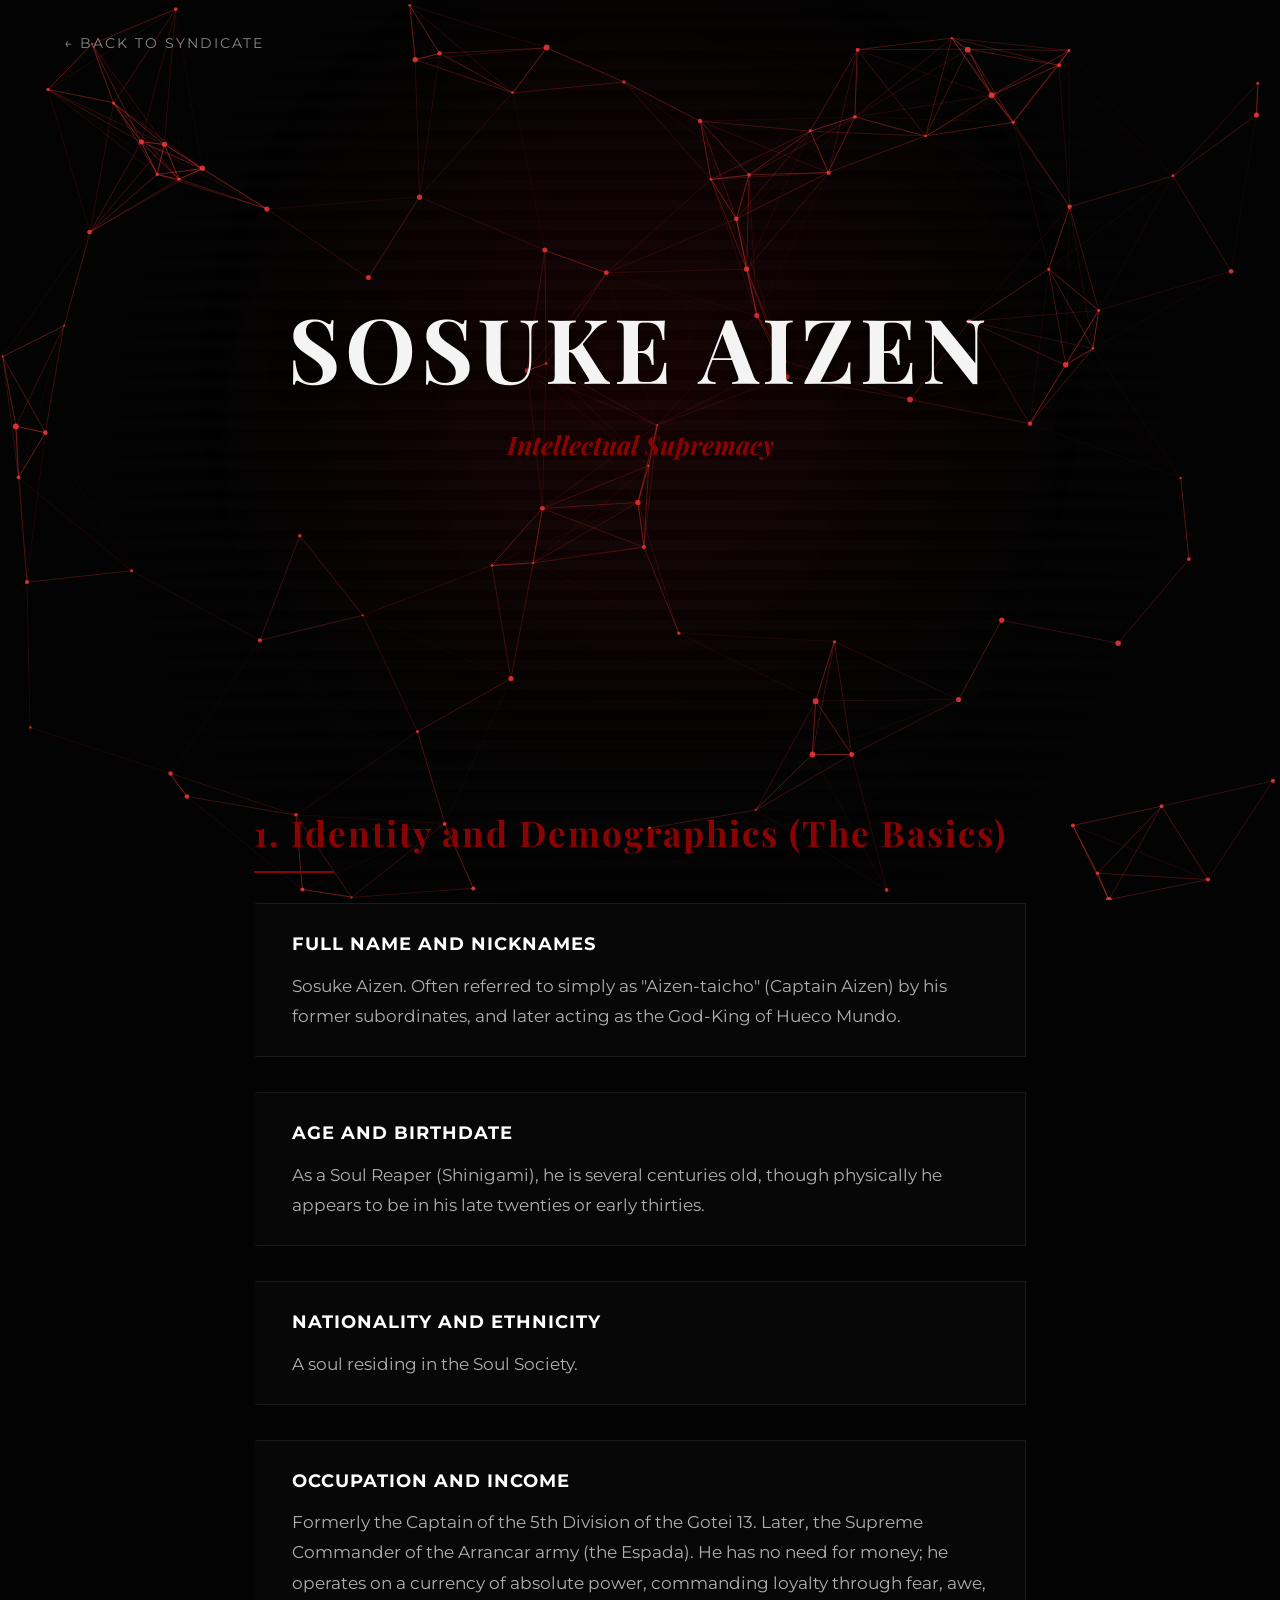
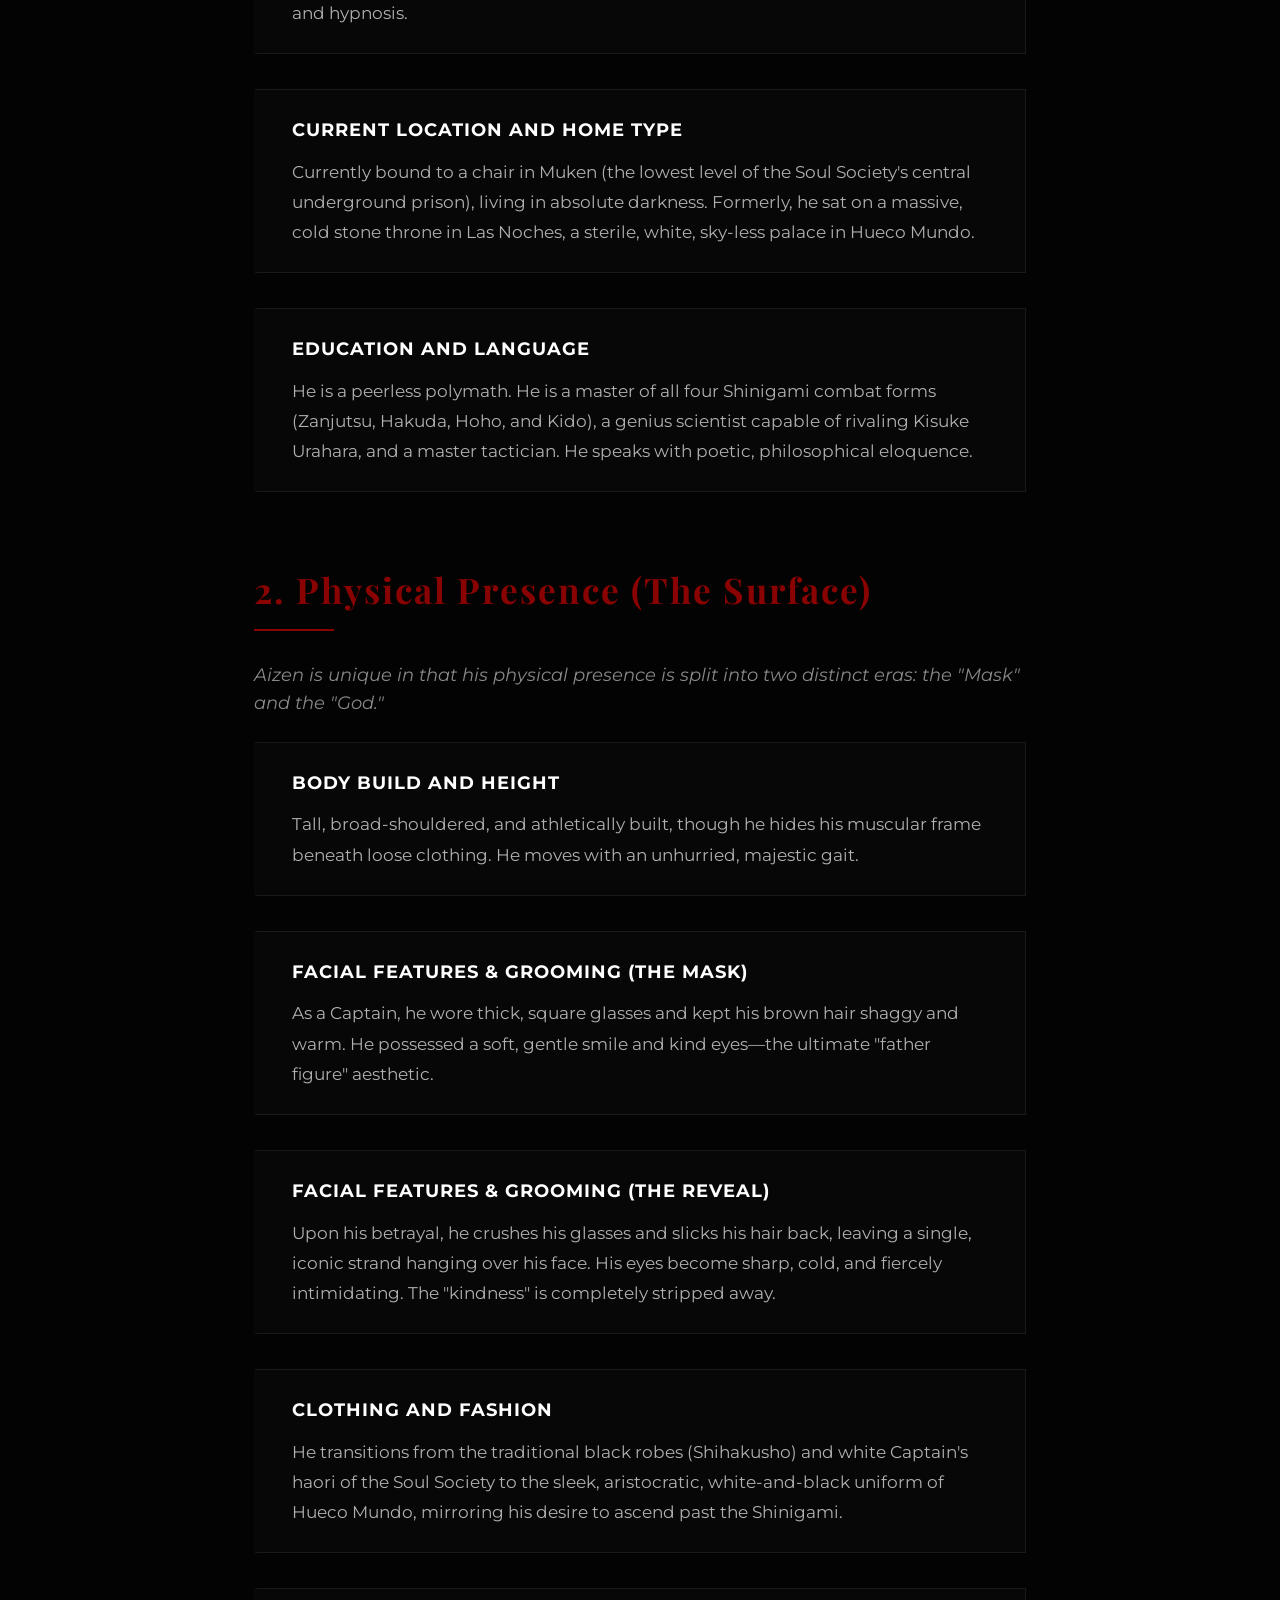
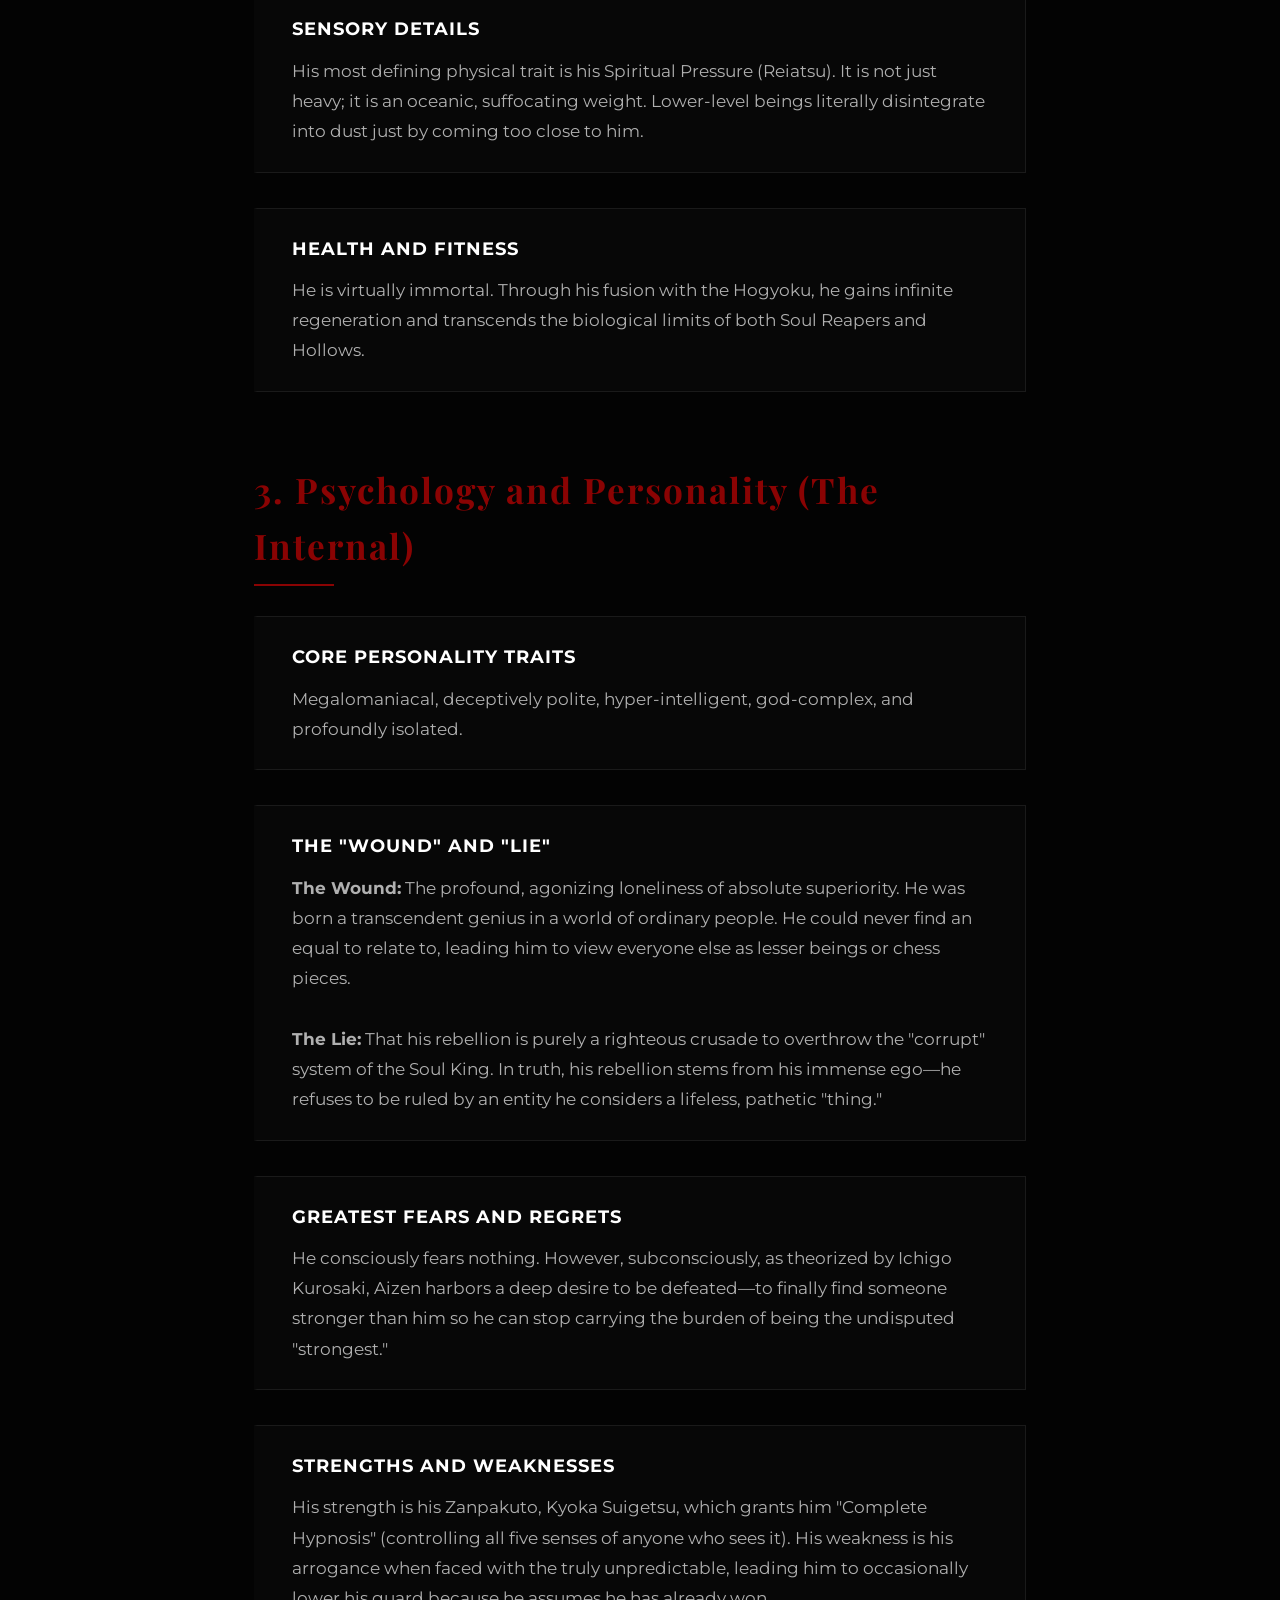
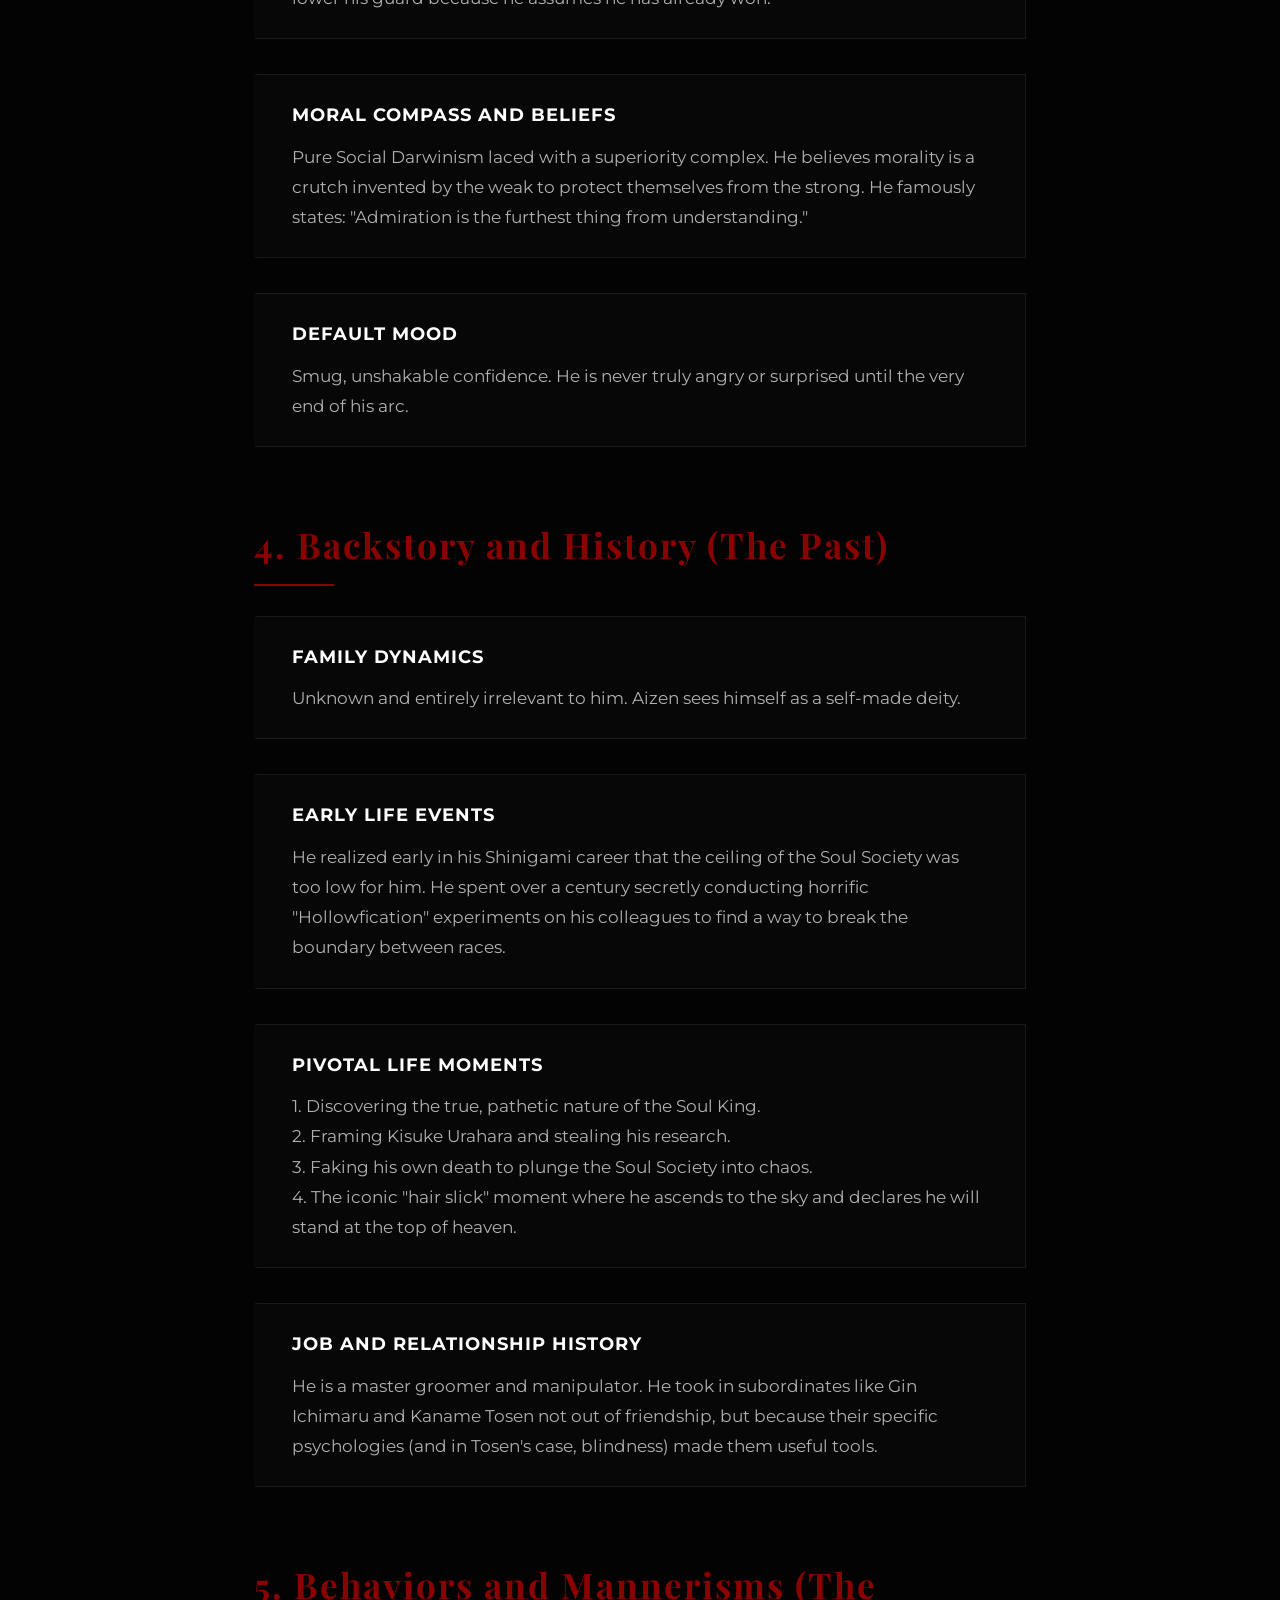
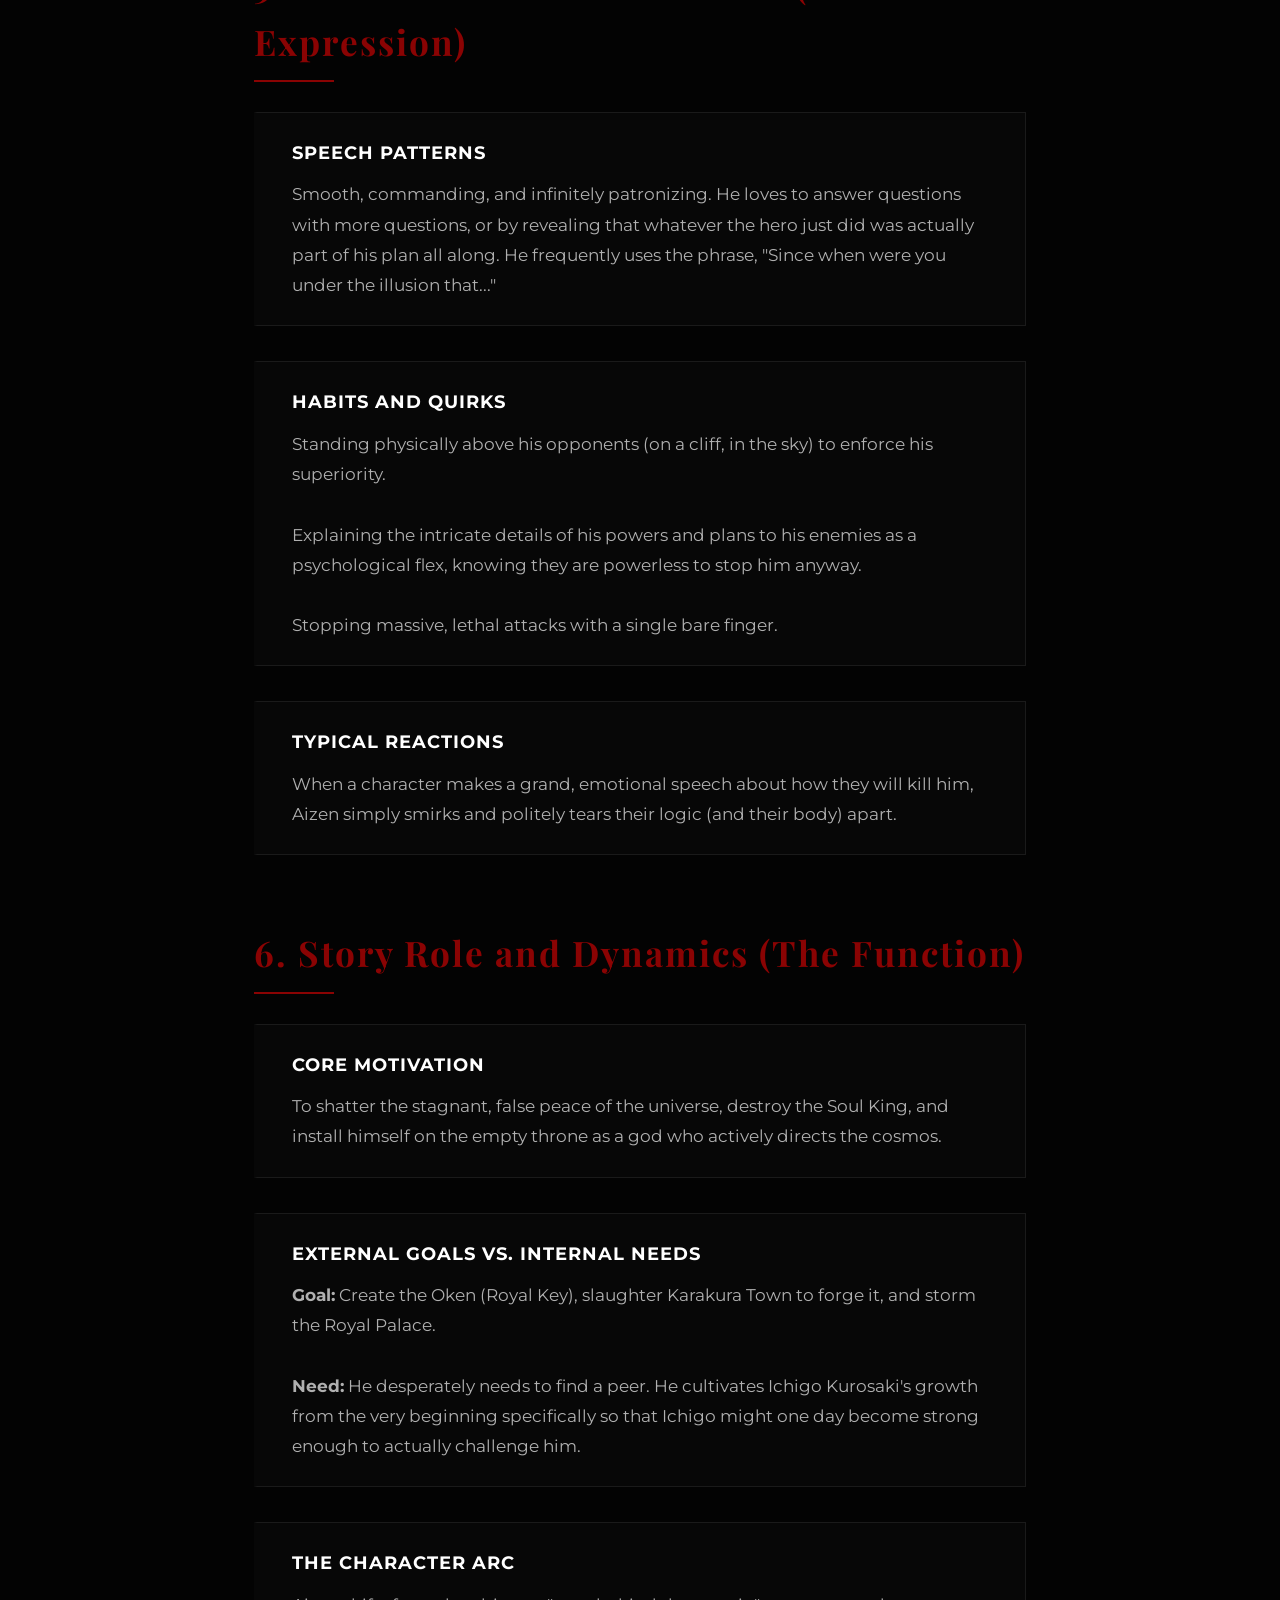
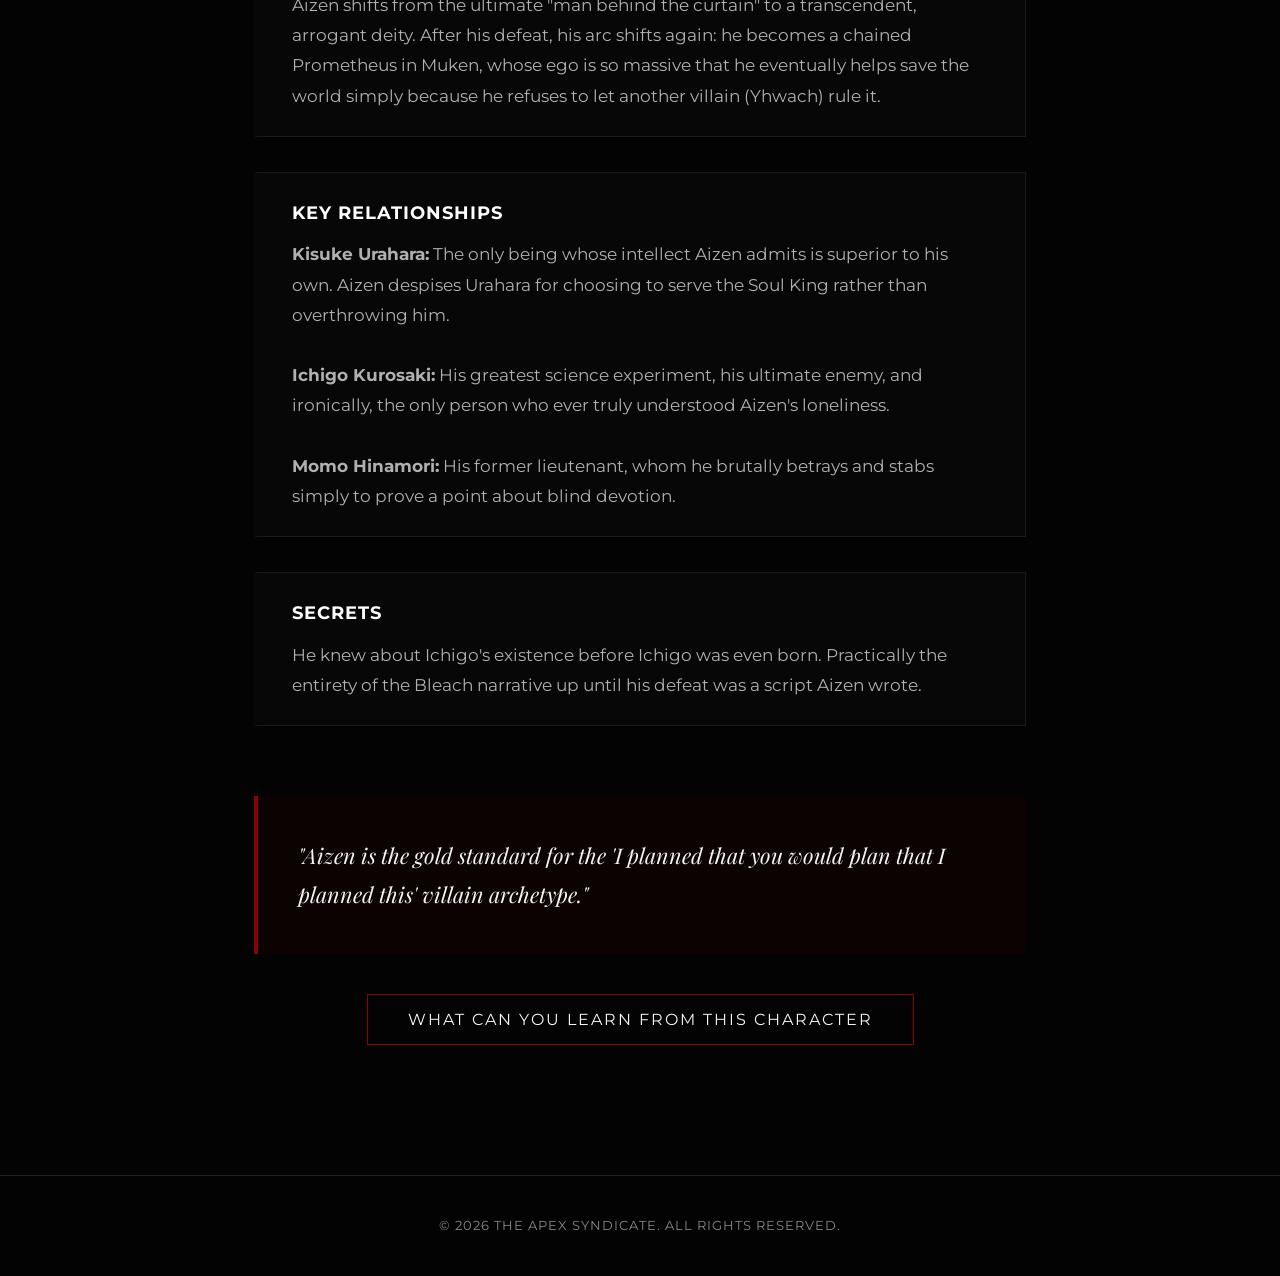
==== Aizen.html @ 20054eb3 "Add files via upload" ====
<!DOCTYPE html>
<html lang="en">

<head>
    <meta charset="UTF-8">
    <meta name="viewport" content="width=device-width, initial-scale=1.0">
    <title>Sosuke Aizen | The Apex Syndicate</title>
    <link rel="stylesheet" href="styles.css">
</head>

<body>

    <div class="mist-container"></div>

    <nav>
        <a href="Syndicate.html">&larr; Back to Syndicate</a>
    </nav>

    <section class="hero hero-content">
        <h1>Sosuke Aizen</h1>
        <h2>Intellectual Supremacy</h2>
    </section>

    <div class="content-container">

        <!-- Section 1 -->
        <div class="article-section scroll-target">
            <h3>1. Identity and Demographics (The Basics)</h3>

            <div class="subsection">
                <h4>Full Name and Nicknames</h4>
                <p>Sosuke Aizen. Often referred to simply as "Aizen-taicho" (Captain Aizen) by his former subordinates,
                    and later acting as the God-King of Hueco Mundo.</p>
            </div>

            <div class="subsection">
                <h4>Age and Birthdate</h4>
                <p>As a Soul Reaper (Shinigami), he is several centuries old, though physically he appears to be in his
                    late twenties or early thirties.</p>
            </div>

            <div class="subsection">
                <h4>Nationality and Ethnicity</h4>
                <p>A soul residing in the Soul Society.</p>
            </div>

            <div class="subsection">
                <h4>Occupation and Income</h4>
                <p>Formerly the Captain of the 5th Division of the Gotei 13. Later, the Supreme Commander of the
                    Arrancar army (the Espada). He has no need for money; he operates on a currency of absolute power,
                    commanding loyalty through fear, awe, and hypnosis.</p>
            </div>

            <div class="subsection">
                <h4>Current Location and Home Type</h4>
                <p>Currently bound to a chair in Muken (the lowest level of the Soul Society's central underground
                    prison), living in absolute darkness. Formerly, he sat on a massive, cold stone throne in Las
                    Noches, a sterile, white, sky-less palace in Hueco Mundo.</p>
            </div>

            <div class="subsection">
                <h4>Education and Language</h4>
                <p>He is a peerless polymath. He is a master of all four Shinigami combat forms (Zanjutsu, Hakuda, Hoho,
                    and Kido), a genius scientist capable of rivaling Kisuke Urahara, and a master tactician. He speaks
                    with poetic, philosophical eloquence.</p>
            </div>
        </div>

        <!-- Section 2 -->
        <div class="article-section scroll-target">
            <h3>2. Physical Presence (The Surface)</h3>

            <p style="color: var(--text-muted); font-size: 1.1rem; margin-bottom: 25px; font-style: italic;">Aizen is
                unique in that his physical presence is split into two distinct eras: the "Mask" and the "God."</p>

            <div class="subsection">
                <h4>Body Build and Height</h4>
                <p>Tall, broad-shouldered, and athletically built, though he hides his muscular frame beneath loose
                    clothing. He moves with an unhurried, majestic gait.</p>
            </div>

            <div class="subsection">
                <h4>Facial Features & Grooming (The Mask)</h4>
                <p>As a Captain, he wore thick, square glasses and kept his brown hair shaggy and warm. He possessed a
                    soft, gentle smile and kind eyes—the ultimate "father figure" aesthetic.</p>
            </div>

            <div class="subsection">
                <h4>Facial Features & Grooming (The Reveal)</h4>
                <p>Upon his betrayal, he crushes his glasses and slicks his hair back, leaving a single, iconic strand
                    hanging over his face. His eyes become sharp, cold, and fiercely intimidating. The "kindness" is
                    completely stripped away.</p>
            </div>

            <div class="subsection">
                <h4>Clothing and Fashion</h4>
                <p>He transitions from the traditional black robes (Shihakusho) and white Captain's haori of the Soul
                    Society to the sleek, aristocratic, white-and-black uniform of Hueco Mundo, mirroring his desire to
                    ascend past the Shinigami.</p>
            </div>

            <div class="subsection">
                <h4>Sensory Details</h4>
                <p>His most defining physical trait is his Spiritual Pressure (Reiatsu). It is not just heavy; it is an
                    oceanic, suffocating weight. Lower-level beings literally disintegrate into dust just by coming too
                    close to him.</p>
            </div>

            <div class="subsection">
                <h4>Health and Fitness</h4>
                <p>He is virtually immortal. Through his fusion with the Hogyoku, he gains infinite regeneration and
                    transcends the biological limits of both Soul Reapers and Hollows.</p>
            </div>
        </div>

        <!-- Section 3 -->
        <div class="article-section scroll-target">
            <h3>3. Psychology and Personality (The Internal)</h3>

            <div class="subsection">
                <h4>Core Personality Traits</h4>
                <p>Megalomaniacal, deceptively polite, hyper-intelligent, god-complex, and profoundly isolated.</p>
            </div>

            <div class="subsection">
                <h4>The "Wound" and "Lie"</h4>
                <p><strong>The Wound:</strong> The profound, agonizing loneliness of absolute superiority. He was born a
                    transcendent genius in a world of ordinary people. He could never find an equal to relate to,
                    leading him to view everyone else as lesser beings or chess pieces.<br><br><strong>The Lie:</strong>
                    That his rebellion is purely a righteous crusade to overthrow the "corrupt" system of the Soul King.
                    In truth, his rebellion stems from his immense ego—he refuses to be ruled by an entity he considers
                    a lifeless, pathetic "thing."</p>
            </div>

            <div class="subsection">
                <h4>Greatest Fears and Regrets</h4>
                <p>He consciously fears nothing. However, subconsciously, as theorized by Ichigo Kurosaki, Aizen harbors
                    a deep desire to be defeated—to finally find someone stronger than him so he can stop carrying the
                    burden of being the undisputed "strongest."</p>
            </div>

            <div class="subsection">
                <h4>Strengths and Weaknesses</h4>
                <p>His strength is his Zanpakuto, Kyoka Suigetsu, which grants him "Complete Hypnosis" (controlling all
                    five senses of anyone who sees it). His weakness is his arrogance when faced with the truly
                    unpredictable, leading him to occasionally lower his guard because he assumes he has already won.
                </p>
            </div>

            <div class="subsection">
                <h4>Moral Compass and Beliefs</h4>
                <p>Pure Social Darwinism laced with a superiority complex. He believes morality is a crutch invented by
                    the weak to protect themselves from the strong. He famously states: "Admiration is the furthest
                    thing from understanding."</p>
            </div>

            <div class="subsection">
                <h4>Default Mood</h4>
                <p>Smug, unshakable confidence. He is never truly angry or surprised until the very end of his arc.</p>
            </div>
        </div>

        <!-- Section 4 -->
        <div class="article-section scroll-target">
            <h3>4. Backstory and History (The Past)</h3>

            <div class="subsection">
                <h4>Family Dynamics</h4>
                <p>Unknown and entirely irrelevant to him. Aizen sees himself as a self-made deity.</p>
            </div>

            <div class="subsection">
                <h4>Early Life Events</h4>
                <p>He realized early in his Shinigami career that the ceiling of the Soul Society was too low for him.
                    He spent over a century secretly conducting horrific "Hollowfication" experiments on his colleagues
                    to find a way to break the boundary between races.</p>
            </div>

            <div class="subsection">
                <h4>Pivotal Life Moments</h4>
                <p>1. Discovering the true, pathetic nature of the Soul King.<br>
                    2. Framing Kisuke Urahara and stealing his research.<br>
                    3. Faking his own death to plunge the Soul Society into chaos.<br>
                    4. The iconic "hair slick" moment where he ascends to the sky and declares he will stand at the top
                    of heaven.</p>
            </div>

            <div class="subsection">
                <h4>Job and Relationship History</h4>
                <p>He is a master groomer and manipulator. He took in subordinates like Gin Ichimaru and Kaname Tosen
                    not out of friendship, but because their specific psychologies (and in Tosen's case, blindness) made
                    them useful tools.</p>
            </div>
        </div>

        <!-- Section 5 -->
        <div class="article-section scroll-target">
            <h3>5. Behaviors and Mannerisms (The Expression)</h3>

            <div class="subsection">
                <h4>Speech Patterns</h4>
                <p>Smooth, commanding, and infinitely patronizing. He loves to answer questions with more questions, or
                    by revealing that whatever the hero just did was actually part of his plan all along. He frequently
                    uses the phrase, "Since when were you under the illusion that..."</p>
            </div>

            <div class="subsection">
                <h4>Habits and Quirks</h4>
                <p>Standing physically above his opponents (on a cliff, in the sky) to enforce his
                    superiority.<br><br>Explaining the intricate details of his powers and plans to his enemies as a
                    psychological flex, knowing they are powerless to stop him anyway.<br><br>Stopping massive, lethal
                    attacks with a single bare finger.</p>
            </div>

            <div class="subsection">
                <h4>Typical Reactions</h4>
                <p>When a character makes a grand, emotional speech about how they will kill him, Aizen simply smirks
                    and politely tears their logic (and their body) apart.</p>
            </div>
        </div>

        <!-- Section 6 -->
        <div class="article-section scroll-target">
            <h3>6. Story Role and Dynamics (The Function)</h3>

            <div class="subsection">
                <h4>Core Motivation</h4>
                <p>To shatter the stagnant, false peace of the universe, destroy the Soul King, and install himself on
                    the empty throne as a god who actively directs the cosmos.</p>
            </div>

            <div class="subsection">
                <h4>External Goals vs. Internal Needs</h4>
                <p><strong>Goal:</strong> Create the Oken (Royal Key), slaughter Karakura Town to forge it, and storm
                    the Royal Palace.<br><br><strong>Need:</strong> He desperately needs to find a peer. He cultivates
                    Ichigo Kurosaki's growth from the very beginning specifically so that Ichigo might one day become
                    strong enough to actually challenge him.</p>
            </div>

            <div class="subsection">
                <h4>The Character Arc</h4>
                <p>Aizen shifts from the ultimate "man behind the curtain" to a transcendent, arrogant deity. After his
                    defeat, his arc shifts again: he becomes a chained Prometheus in Muken, whose ego is so massive that
                    he eventually helps save the world simply because he refuses to let another villain (Yhwach) rule
                    it.</p>
            </div>

            <div class="subsection">
                <h4>Key Relationships</h4>
                <p><strong>Kisuke Urahara:</strong> The only being whose intellect Aizen admits is superior to his own.
                    Aizen despises Urahara for choosing to serve the Soul King rather than overthrowing
                    him.<br><br><strong>Ichigo Kurosaki:</strong> His greatest science experiment, his ultimate enemy,
                    and ironically, the only person who ever truly understood Aizen's loneliness.<br><br><strong>Momo
                        Hinamori:</strong> His former lieutenant, whom he brutally betrays and stabs simply to prove a
                    point about blind devotion.</p>
            </div>

            <div class="subsection">
                <h4>Secrets</h4>
                <p>He knew about Ichigo's existence before Ichigo was even born. Practically the entirety of the Bleach
                    narrative up until his defeat was a script Aizen wrote.</p>
            </div>
        </div>

        <!-- Conclusion -->
        <div class="conclusion-block scroll-target">
            "Aizen is the gold standard for the 'I planned that you would plan that I planned this' villain archetype."
        </div>

        <!-- Button and hidden lessons section added below -->
        <div style="text-align: center; margin-top: 40px; margin-bottom: 30px;">
            <button id="learn-btn" class="btn">What can you learn from this character</button>
        </div>

        <div id="lessons-content"
            style="display: none; margin-top: 50px; border-top: 1px solid #333; padding-top: 40px; opacity: 0; transition: opacity 0.5s ease;">

            <div class="article-section is-visible">
                <h3 style="text-align: center; color: var(--text-main); margin-bottom: 40px;">Part I: The Practical
                    Lessons</h3>

                <div class="subsection">
                    <h4>1. The Architecture of Long-Term Strategy</h4>
                    <p>Aizen views the world not as a series of random events, but as a highly programmable system. He
                        does not react; he architects.</p>
                    <p style="margin-top: 15px;"><strong>The Hundred-Year Plan:</strong> Aizen began his Hollowfication
                        experiments over a century before executing his defection. He planted seeds, manipulated
                        variables, and waited. <strong>The Lesson:</strong> True ambition requires the patience to build
                        robust, fail-safe systems over years, not days. Whether you are developing complex software
                        architecture or building a vast personal project, success belongs to those who treat time as a
                        tool rather than an enemy.</p>
                    <p style="margin-top: 15px;"><strong>Algorithmic Contingencies:</strong> Aizen never relied on a
                        single point of failure. If Plan A (the Espada) failed, Plan B (Wonderweiss) was already active,
                        and Plan C (the Hogyoku) was incubating. <strong>The Lesson:</strong> Always engineer
                        redundancies into your systems. Anticipate the exact ways your plans can break and build the
                        solutions into the foundation before the breaking point occurs.</p>
                </div>

                <div class="subsection">
                    <h4>2. The Absolute Necessity of Holistic Mastery</h4>
                    <p>It is easy to assume Aizen relied entirely on his hypnotic Zanpakuto. He did not. He recognized
                        that intellectual superiority is fragile without the brutal physical conditioning to enforce it.
                    </p>
                    <p style="margin-top: 15px;"><strong>Maxing Out the Fundamentals:</strong> Before he ever revealed
                        his true nature, Aizen mastered all four Shinigami combat forms: Zanjutsu (swordsmanship),
                        Hakuda (hand-to-hand martial arts), Hoho (flash step/speed), and Kido (spells). <strong>The
                            Lesson:</strong> You cannot skip the physical grind. A sharp mind must be housed in an
                        optimized vessel. Achieving that level of combative and physical mastery requires pushing the
                        body through grueling, repetitive resistance. True power is holistic; you must forge the heavy,
                        concrete discipline required to endure physical exhaustion just as rigorously as you sharpen
                        your intellect.</p>
                    <p style="margin-top: 15px;"><strong>Efficiency in Motion:</strong> Aizen wastes no energy. He stops
                        massive, lethal attacks with a single finger (as seen against Ichigo's Bankai). He moves only as
                        much as necessary. <strong>The Lesson:</strong> Mastery in any discipline—be it martial arts or
                        writing code—is defined by the elimination of wasted effort.</p>
                </div>

                <div class="subsection">
                    <h4>3. The Weaponization of Perception</h4>
                    <p>Aizen's true power was never just optical illusion; it was his understanding of human psychology.
                    </p>
                    <p style="margin-top: 15px;"><strong>Exploiting Emotional Blind Spots:</strong> Aizen knew exactly
                        what people wanted to see. He presented himself as a warm, fatherly Captain to Momo Hinamori
                        because he knew she desperately needed a savior. He used that blind devotion to orchestrate his
                        fake death and plunge the Seireitei into chaos. <strong>The Lesson:</strong> People do not act
                        on reality; they act on their perception of reality. Understanding how to manage the perceptions
                        of those around you is a massive strategic advantage.</p>
                    <p style="margin-top: 15px;"><strong>The "Unreliable Narrator" Tactic:</strong> Aizen constantly
                        talks to his opponents, explaining his powers or dissecting their flaws. He does this to break
                        their focus and plant doubt. <strong>The Lesson:</strong> The battle is often won in the mind
                        before the first physical strike is thrown. Unshakeable mental fortitude is your first line of
                        defense against manipulation.</p>
                </div>

                <div class="subsection">
                    <h4>4. The Fatal Flaw: The Toxicity of Isolation</h4>
                    <p>For all his perfection, Aizen failed. His failure provides the most important lesson of all.</p>
                    <p style="margin-top: 15px;"><strong>The Burden of Being the "Strongest":</strong> Aizen was a
                        transcendent genius born into a world of ordinary people. Because no one could rival him, he
                        grew arrogant and detached. He viewed everyone as "lesser" and refused to trust anyone.</p>
                    <p style="margin-top: 15px; color: var(--accent-red);"><strong>The Subconscious Desire to
                            Lose:</strong> As Ichigo Kurosaki theorized, Aizen’s deepest, unspoken desire was to find an
                        equal. Because he alienated everyone, the Hogyoku ultimately read his subconscious despair and
                        allowed him to be defeated so he could finally stop carrying the burden of absolute supremacy.
                        <strong>The Lesson:</strong> Isolation breeds hubris. No matter how skilled, strong, or
                        intelligent you become, you must actively seek out peers, mentors, and rivals. Operating in an
                        echo chamber of your own greatness is the fastest path to a catastrophic downfall.</p>
                </div>
            </div>

            <div class="article-section is-visible">
                <h3 style="text-align: center; color: var(--text-main); margin-bottom: 20px;">Part II: The Complete
                    Encyclopedic Record</h3>
                <p style="color: var(--text-muted); margin-bottom: 35px; text-align: center; font-style: italic;">To
                    ensure you have every relevant fact without needing to search elsewhere, here is the unvarnished
                    data regarding Sosuke Aizen.</p>

                <table
                    style="width: 100%; border-collapse: collapse; background: rgba(15, 15, 15, 0.4); border: 1px solid #222;">
                    <thead>
                        <tr style="background: rgba(138, 3, 3, 0.15); border-bottom: 2px solid var(--accent-red);">
                            <th
                                style="padding: 15px; text-align: left; color: #fff; font-family: 'Playfair Display', serif; width: 30%;">
                                Category</th>
                            <th
                                style="padding: 15px; text-align: left; color: #fff; font-family: 'Playfair Display', serif;">
                                Detailed Facts & Lore</th>
                        </tr>
                    </thead>
                    <tbody>
                        <tr style="border-bottom: 1px solid #222;">
                            <td style="padding: 15px; color: var(--accent-red); font-weight: bold;">The Core Identity
                            </td>
                            <td style="padding: 15px; color: #b0b0b0;"><strong>Race:</strong> Shinigami (later merged
                                with the Hogyoku to become a transcendent being).<br><br><strong>Former Rank:</strong>
                                Captain of the 5th Division of the Gotei 13 (previously Lieutenant under Shinji
                                Hirako).<br><br><strong>Titles:</strong> Supreme Commander of the Arrancar, Ruler of Las
                                Noches.<br><br><strong>Current Status:</strong> Imprisoned in Muken (the lowest level of
                                the Central Great Underground Prison) for 20,000 years.</td>
                        </tr>
                        <tr style="border-bottom: 1px solid #222;">
                            <td style="padding: 15px; color: var(--accent-red); font-weight: bold;">The Zanpakuto: Kyoka
                                Suigetsu<br>(Mirror Flower, Water Moon)</td>
                            <td style="padding: 15px; color: #b0b0b0;"><strong>Release Command:</strong> "Shatter"
                                (Kudakero).<br><br><strong>Ability - Complete Hypnosis (Kanzen Saimin):</strong> It
                                controls all five senses (sight, sound, smell, touch, and taste) and can make a target
                                misinterpret form, shape, mass, feel, and smell.<br><br><strong>The Activation
                                    Condition:</strong> To fall under the hypnosis, a target must see the exact moment
                                Kyoka Suigetsu is released just once. Once they see it, they are under Aizen's spell
                                permanently, and he can trigger the illusions at will for the rest of their
                                lives.<br><br><strong>The Loophole:</strong> The only way to escape the illusion is to
                                physically touch the blade of Kyoka Suigetsu before complete hypnosis is activated (a
                                secret discovered by Gin Ichimaru).</td>
                        </tr>
                        <tr style="border-bottom: 1px solid #222;">
                            <td style="padding: 15px; color: var(--accent-red); font-weight: bold;">Combative and
                                Spiritual Milestones</td>
                            <td style="padding: 15px; color: #b0b0b0;"><strong>Reiatsu (Spiritual Pressure):</strong>
                                Aizen possesses an oceanic, suffocating level of spiritual energy. Even before fusing
                                with the Hogyoku, he possessed more than twice the Reiatsu of an average Captain. After
                                fusing, his Reiatsu became so dense that lower-tiered beings literally dissolved into
                                ash upon coming near him.<br><br><strong>Kido Mastery:</strong> He can cast level 90
                                Kido spells without their incantations while retaining lethal, devastating power. His
                                signature spell is Hado #90: Kurohitsugi (Black Coffin), which engulfs the target in a
                                box of black energy lined with gravity spears. Later in the series, he casts Hado #99:
                                Goryutenmetsu (Five Swirling Dragons of Destruction)
                                effortlessly.<br><br><strong>Immortality:</strong> By successfully merging with the
                                Hogyoku (a crystalline orb capable of manifesting the desires of those around it), Aizen
                                transcended the boundaries of Shinigami and Hollow. He became functionally immortal,
                                capable of instantly regenerating from being severed in half or having his heart
                                destroyed. This is why the Soul Society had to imprison him; they physically lacked the
                                means to execute him.</td>
                        </tr>
                        <tr>
                            <td style="padding: 15px; color: var(--accent-red); font-weight: bold;">Key Quotes</td>
                            <td style="padding: 15px; color: #b0b0b0;"><em>"Admiration is the furthest thing from
                                    understanding."</em> (A warning about blind devotion).<br><br><em>"Since when were
                                    you under the illusion that I wasn't using Kyoka Suigetsu?"</em> (The ultimate
                                psychological breaking point).<br><br><em>"No one stands on the top of the world. Not
                                    you, not me, not even gods. But the unbearable vacancy of the throne in the sky is
                                    over. From now on... I will be sitting on it."</em></td>
                        </tr>
                    </tbody>
                </table>
            </div>
        </div>

    </div>

    <footer>
        <p>&copy; 2026 THE APEX SYNDICATE. ALL RIGHTS RESERVED.</p>
    </footer>

    <script src="scripts.js"></script>
</body>

</html>
---- styles.css ----
@import url('https://fonts.googleapis.com/css2?family=Montserrat:wght@300;400;700;900&family=Playfair+Display:ital,wght@0,400;0,700;1,400&display=swap');

:root {
    --bg-color: #030303;
    --text-main: #f4f4f4;
    --text-muted: #888888;
    --accent-red: #8a0303;
    --mist-color: rgba(20, 20, 20, 0.8);
    /* Added a premium easing curve for all animations */
    --premium-ease: cubic-bezier(0.16, 1, 0.3, 1);
}

* {
    margin: 0;
    padding: 0;
    box-sizing: border-box;
}

/* Added smooth scrolling for the anchor links */
html {
    scroll-behavior: smooth;
}

body {
    background-color: var(--bg-color);
    color: var(--text-main);
    font-family: 'Montserrat', sans-serif;
    overflow-x: hidden;
    line-height: 1.6;
}

/* Animated Mist Background */
.mist-container {
    position: fixed;
    top: 0;
    left: 0;
    width: 100vw;
    height: 100vh;
    pointer-events: none;
    z-index: -1;
    background: radial-gradient(circle at center, transparent 0%, var(--bg-color) 80%),
        repeating-linear-gradient(0deg, transparent, transparent 10px, rgba(255, 255, 255, 0.02) 10px, rgba(255, 255, 255, 0.02) 20px);
    animation: mistDrift 20s infinite alternate ease-in-out;
}

@keyframes mistDrift {
    0% {
        transform: scale(1) translate(0, 0);
        opacity: 0.5;
    }

    100% {
        transform: scale(1.1) translate(-20px, 15px);
        opacity: 0.8;
    }
}

/* Navigation (From Johan.html) */
nav {
    padding: 30px 5%;
    position: absolute;
    top: 0;
    left: 0;
    width: 100%;
    z-index: 100;
}

nav a {
    color: var(--text-muted);
    text-decoration: none;
    font-size: 0.9rem;
    text-transform: uppercase;
    letter-spacing: 2px;
    transition: color 0.3s ease;
}

nav a:hover {
    color: var(--text-main);
}

/* --- HERO SECTION ANIMATIONS --- */
.hero {
    height: 100vh;
    display: flex;
    flex-direction: column;
    justify-content: center;
    align-items: center;
    text-align: center;
    padding: 0 20px;
    background: radial-gradient(circle at 50% 50%, rgba(138, 3, 3, 0.15) 0%, transparent 60%);
}

/* Hero variation for content pages (from Johan.html) */
.hero-content {
    height: 85vh;
}

/* Keyframes for Hero Entrance */
@keyframes fadeUp {
    0% {
        opacity: 0;
        transform: translateY(30px);
        filter: blur(4px);
    }

    100% {
        opacity: 1;
        transform: translateY(0);
        filter: blur(0);
    }
}

.hero h1 {
    font-family: 'Playfair Display', serif;
    font-size: clamp(3rem, 8vw, 6rem);
    text-transform: uppercase;
    letter-spacing: 5px;
    margin-bottom: 10px;
    text-shadow: 0 0 20px rgba(0, 0, 0, 0.8);
    /* Apply animation */
    animation: fadeUp 1.2s var(--premium-ease) forwards;
    opacity: 0;
}

/* Content specific heading format */
.hero-content h1 {
    font-size: clamp(3rem, 7vw, 6rem);
    margin-bottom: 5px;
}

.hero h2 {
    font-family: 'Playfair Display', serif;
    font-size: clamp(1.2rem, 2vw, 2rem);
    color: var(--accent-red);
    font-style: italic;
    margin-bottom: 25px;
    animation: fadeUp 1.2s var(--premium-ease) 0.2s forwards;
    opacity: 0;
}

.hero p {
    font-size: clamp(1rem, 2vw, 1.5rem);
    color: var(--text-muted);
    letter-spacing: 2px;
    margin-bottom: 40px;
    max-width: 600px;
    /* Staggered delay */
    animation: fadeUp 1.2s var(--premium-ease) 0.3s forwards;
    opacity: 0;
}

.btn {
    padding: 15px 40px;
    border: 1px solid var(--accent-red);
    background: transparent;
    color: var(--text-main);
    font-family: 'Montserrat', sans-serif;
    font-size: 1rem;
    text-transform: uppercase;
    letter-spacing: 2px;
    cursor: pointer;
    transition: all 0.4s var(--premium-ease);
    text-decoration: none;
    /* Staggered delay */
    animation: fadeUp 1.2s var(--premium-ease) 0.6s forwards;
    opacity: 0;
}

.btn:hover {
    background: var(--accent-red);
    box-shadow: 0 0 20px rgba(138, 3, 3, 0.6);
    transform: translateY(-2px);
}

/* --- ROSTER SECTION --- */
.roster-section {
    padding: 100px 5%;
    max-width: 1400px;
    margin: 0 auto;
}

.section-title {
    text-align: center;
    font-family: 'Playfair Display', serif;
    font-size: 2.5rem;
    margin-bottom: 60px;
    color: var(--accent-red);
    letter-spacing: 3px;
    /* Scroll reveal initial state */
    opacity: 0;
    transform: translateY(20px);
    transition: all 1s var(--premium-ease);
}

.grid {
    display: grid;
    grid-template-columns: repeat(auto-fit, minmax(300px, 1fr));
    gap: 30px;
}

.card {
    background: rgba(15, 15, 15, 0.6);
    border: 1px solid #222;
    padding: 40px 30px;
    position: relative;
    overflow: hidden;
    /* Scroll reveal initial state */
    opacity: 0;
    transform: translateY(40px) scale(0.98);
    transition: transform 0.6s var(--premium-ease),
        border-color 0.4s ease,
        box-shadow 0.4s ease,
        opacity 0.8s ease;
}

/* Class added by JavaScript when element is scrolled into view */
.is-visible,
.card.is-visible,
.section-title.is-visible {
    opacity: 1 !important;
    transform: translateY(0) scale(1) !important;
}

.card::before {
    content: '';
    position: absolute;
    top: 0;
    left: 0;
    width: 100%;
    height: 2px;
    background: var(--accent-red);
    transform: scaleX(0);
    transform-origin: left;
    transition: transform 0.6s var(--premium-ease);
}

/* Enhanced Hover State */
.card:hover {
    transform: translateY(-8px);
    border-color: rgba(138, 3, 3, 0.5);
    box-shadow: 0 15px 30px rgba(0, 0, 0, 0.8), 0 0 15px rgba(138, 3, 3, 0.15);
    background: rgba(20, 20, 20, 0.8);
}

.card:hover::before {
    transform: scaleX(1);
}

.card h3 {
    font-size: 1.8rem;
    margin-bottom: 10px;
    font-family: 'Playfair Display', serif;
    transition: color 0.3s ease;
}

.card:hover h3 {
    color: #ffffff;
}

.card h4 {
    color: var(--accent-red);
    font-size: 0.9rem;
    text-transform: uppercase;
    letter-spacing: 2px;
    margin-bottom: 20px;
}

.card p {
    color: var(--text-muted);
    font-size: 0.95rem;
    transition: color 0.3s ease;
}

.card:hover p {
    color: #d1d1d1;
}

/* --- CONTENT SECTION (For character pages like Johan.html) --- */
.content-container {
    max-width: 900px;
    margin: 0 auto;
    padding: 40px 5% 100px;
}

.article-section {
    margin-bottom: 70px;
    opacity: 0;
    transform: translateY(40px);
    transition: all 1s var(--premium-ease);
}

.article-section h3 {
    font-family: 'Playfair Display', serif;
    font-size: 2.2rem;
    color: var(--accent-red);
    margin-bottom: 30px;
    position: relative;
    padding-bottom: 12px;
    letter-spacing: 2px;
}

.article-section h3::after {
    content: '';
    position: absolute;
    left: 0;
    bottom: 0;
    height: 2px;
    width: 80px;
    background: var(--accent-red);
}

.subsection {
    margin-bottom: 35px;
    background: rgba(15, 15, 15, 0.4);
    border: 1px solid #1a1a1a;
    padding: 25px 35px;
    border-left: 3px solid transparent;
    transition: border-left 0.4s ease, background 0.4s ease;
}

.subsection:hover {
    border-left: 3px solid var(--accent-red);
    background: rgba(20, 20, 20, 0.6);
}

.subsection h4 {
    font-size: 1.15rem;
    color: #ffffff;
    font-weight: 700;
    margin-bottom: 12px;
    letter-spacing: 1px;
    text-transform: uppercase;
}

.subsection p {
    color: #b0b0b0;
    font-size: 1.05rem;
    line-height: 1.8;
}

/* Conclusion Block */
.conclusion-block {
    background: rgba(138, 3, 3, 0.08);
    border-left: 4px solid var(--accent-red);
    padding: 40px;
    margin-top: 60px;
    font-family: 'Playfair Display', serif;
    font-size: 1.35rem;
    font-style: italic;
    color: var(--text-main);
    line-height: 1.8;
    opacity: 0;
    transform: translateY(40px);
    transition: all 1s var(--premium-ease);
}

/* Footer */
footer {
    text-align: center;
    padding: 40px 20px;
    border-top: 1px solid #222;
    color: var(--text-muted);
    font-size: 0.8rem;
    letter-spacing: 1px;
}
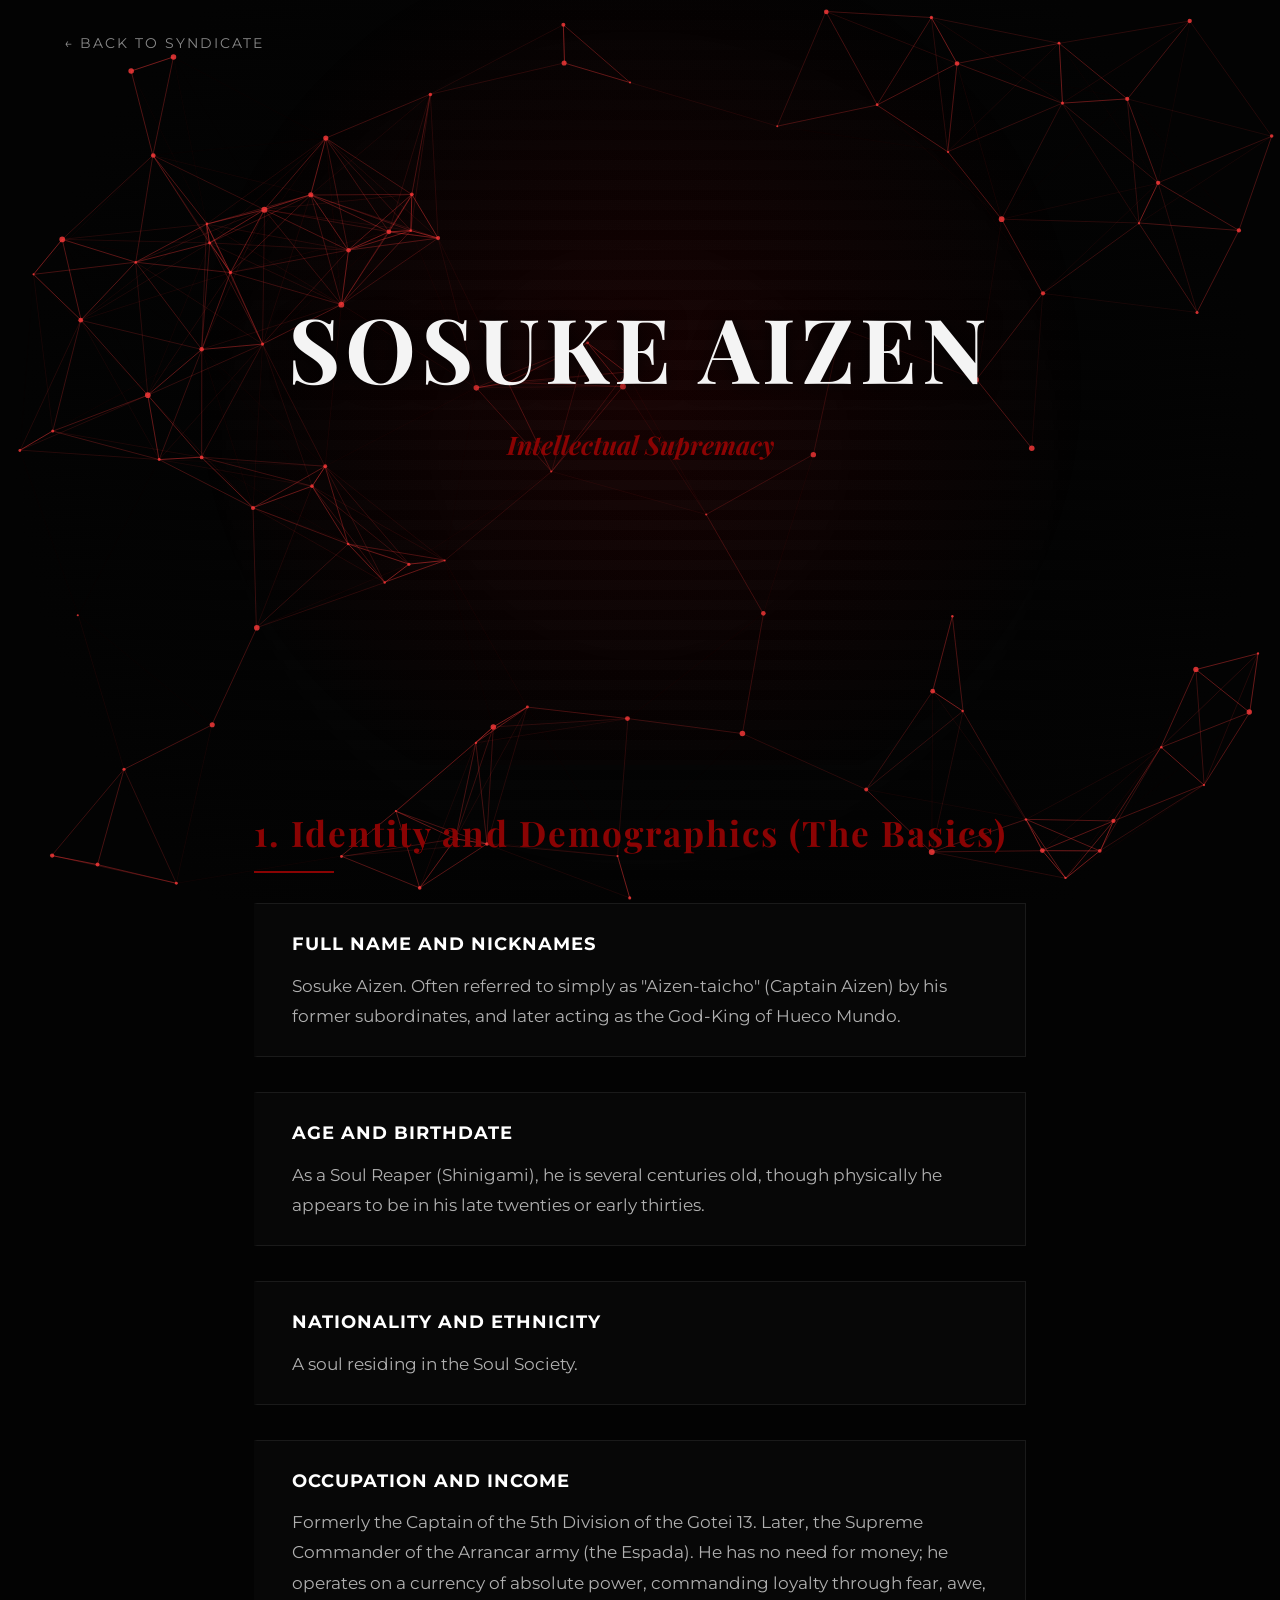
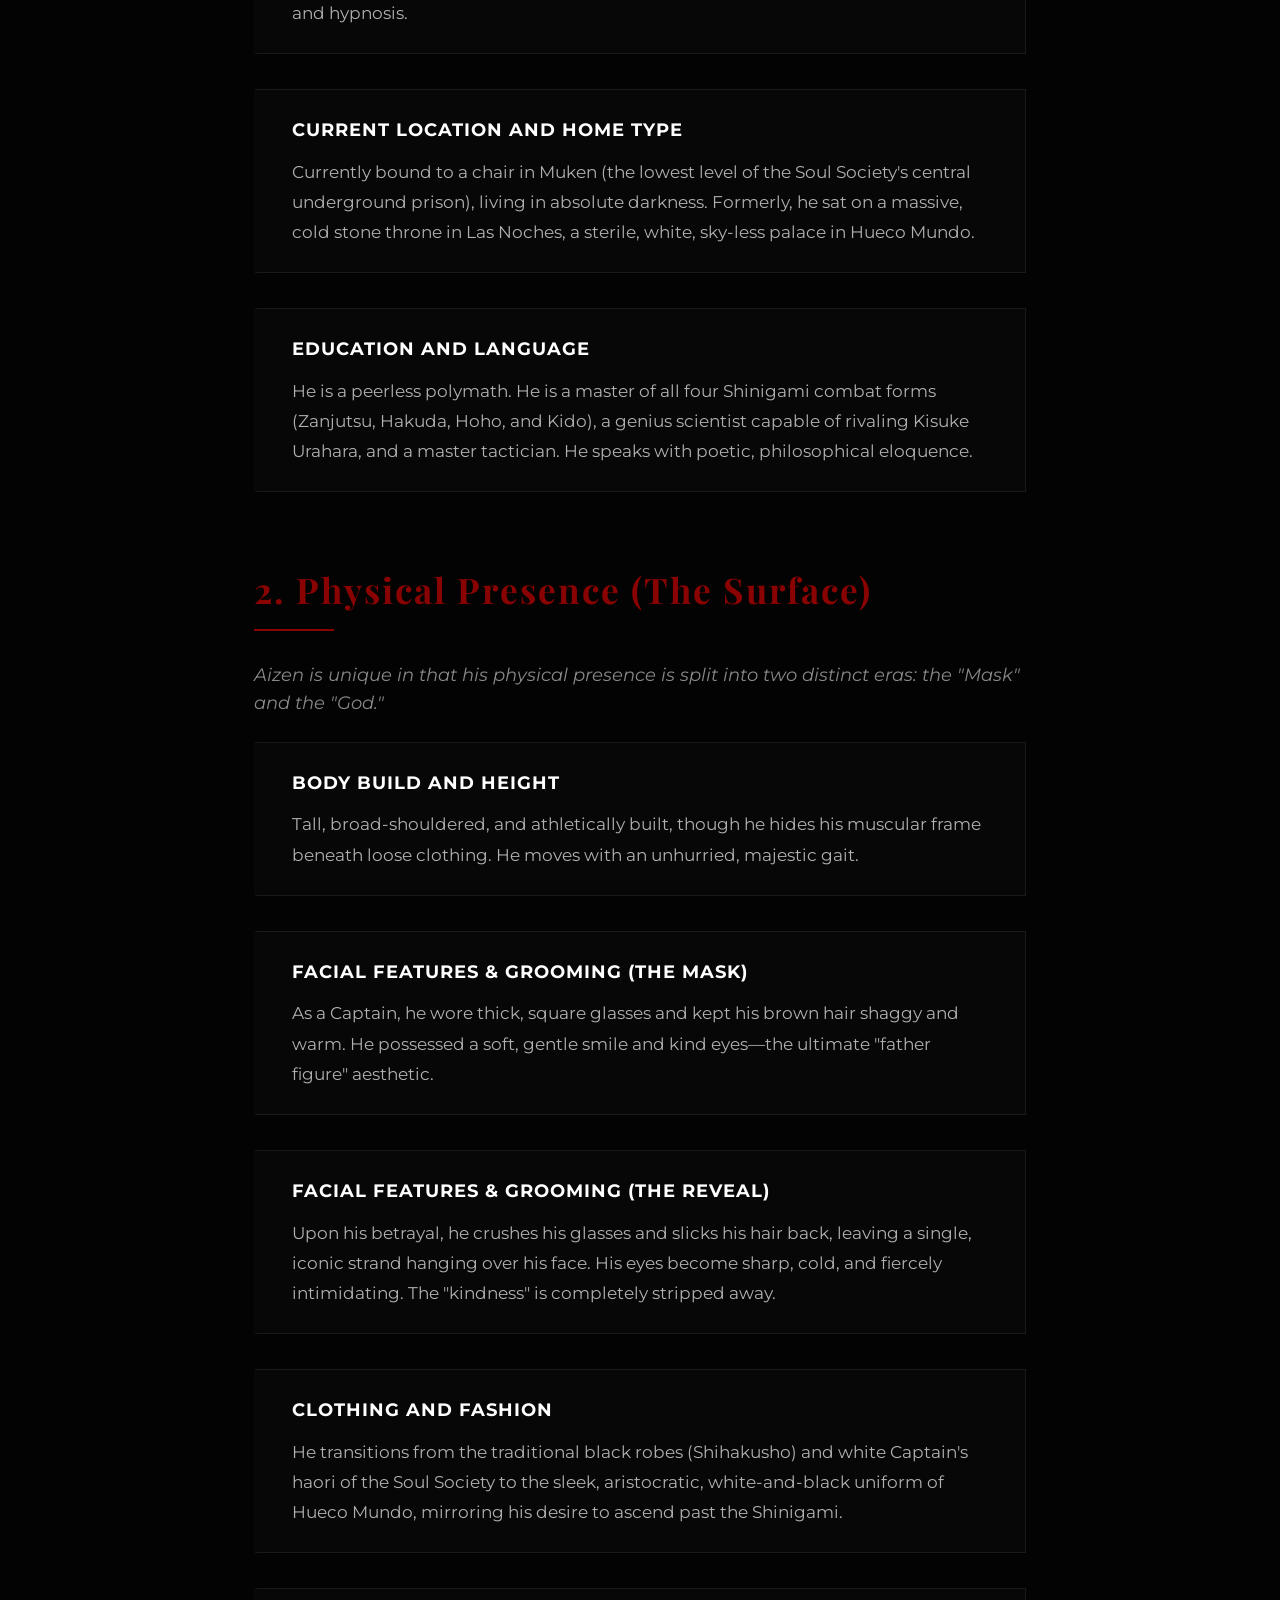
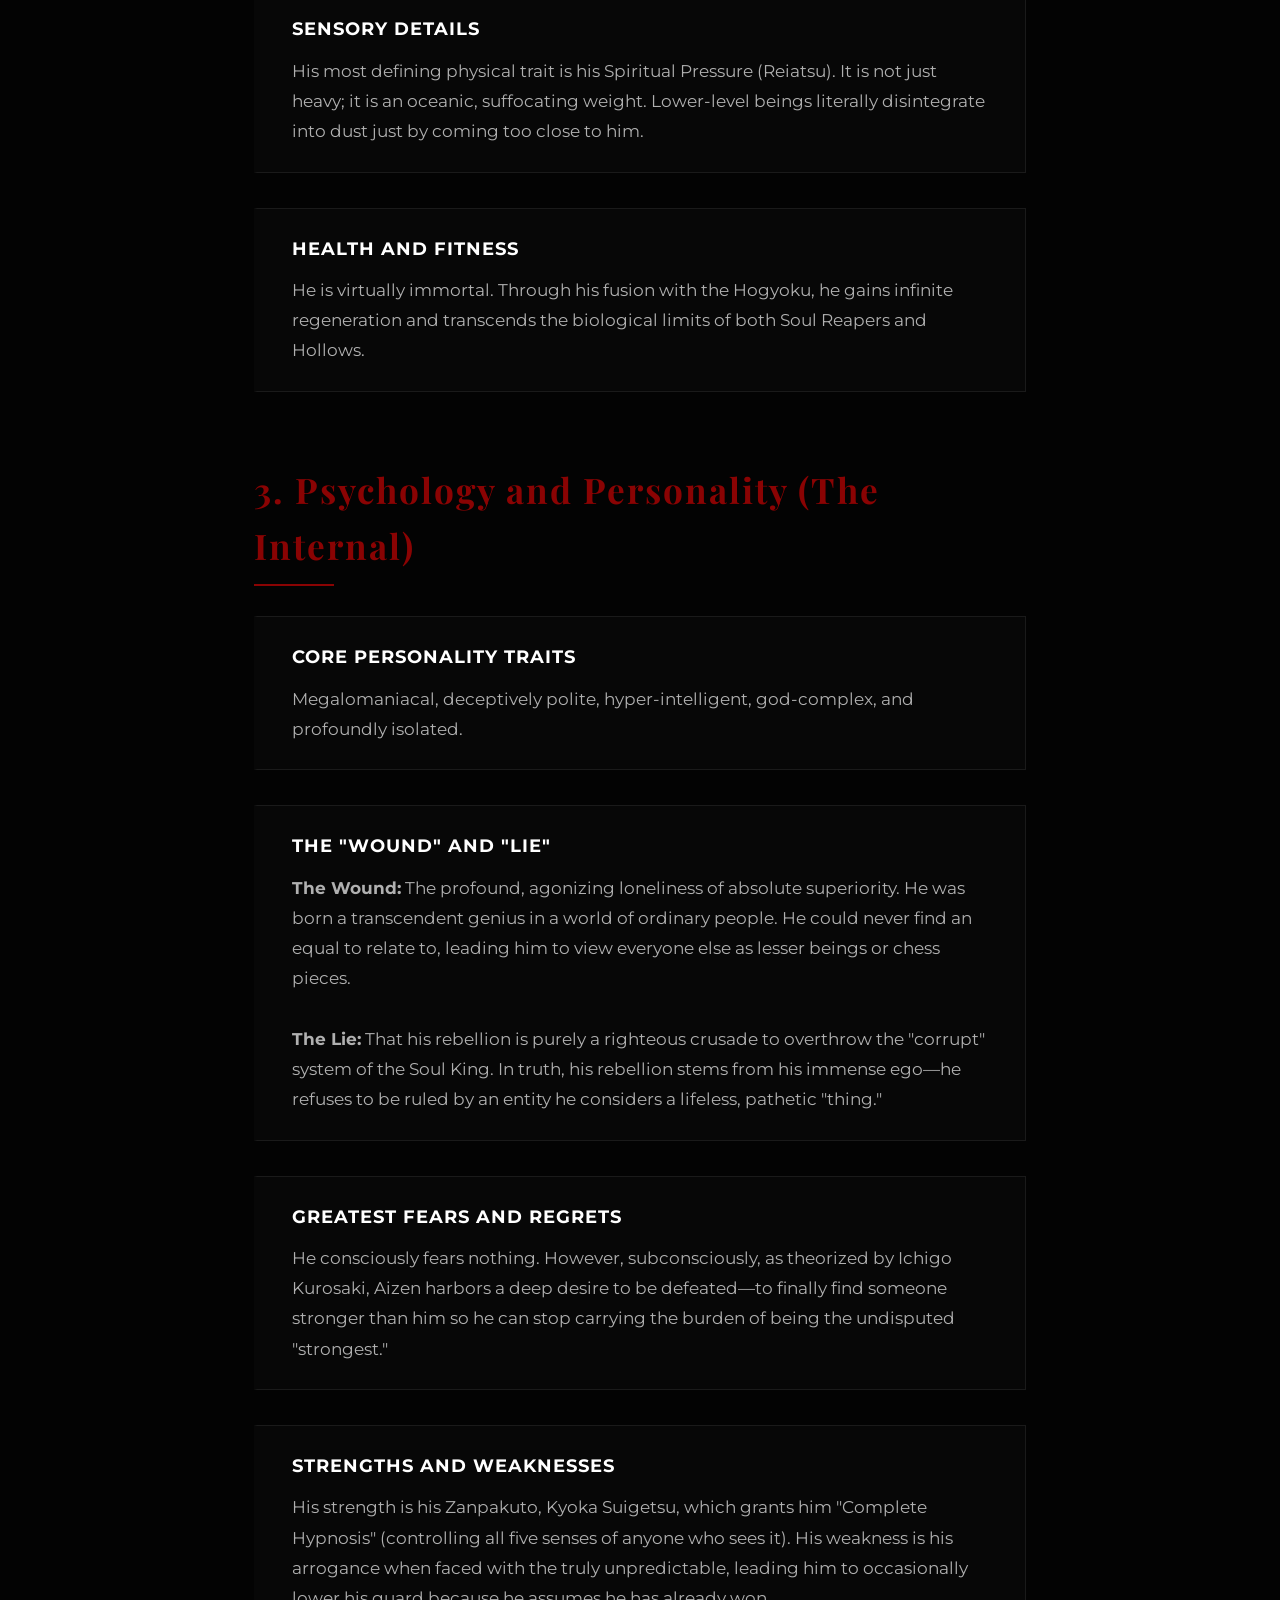
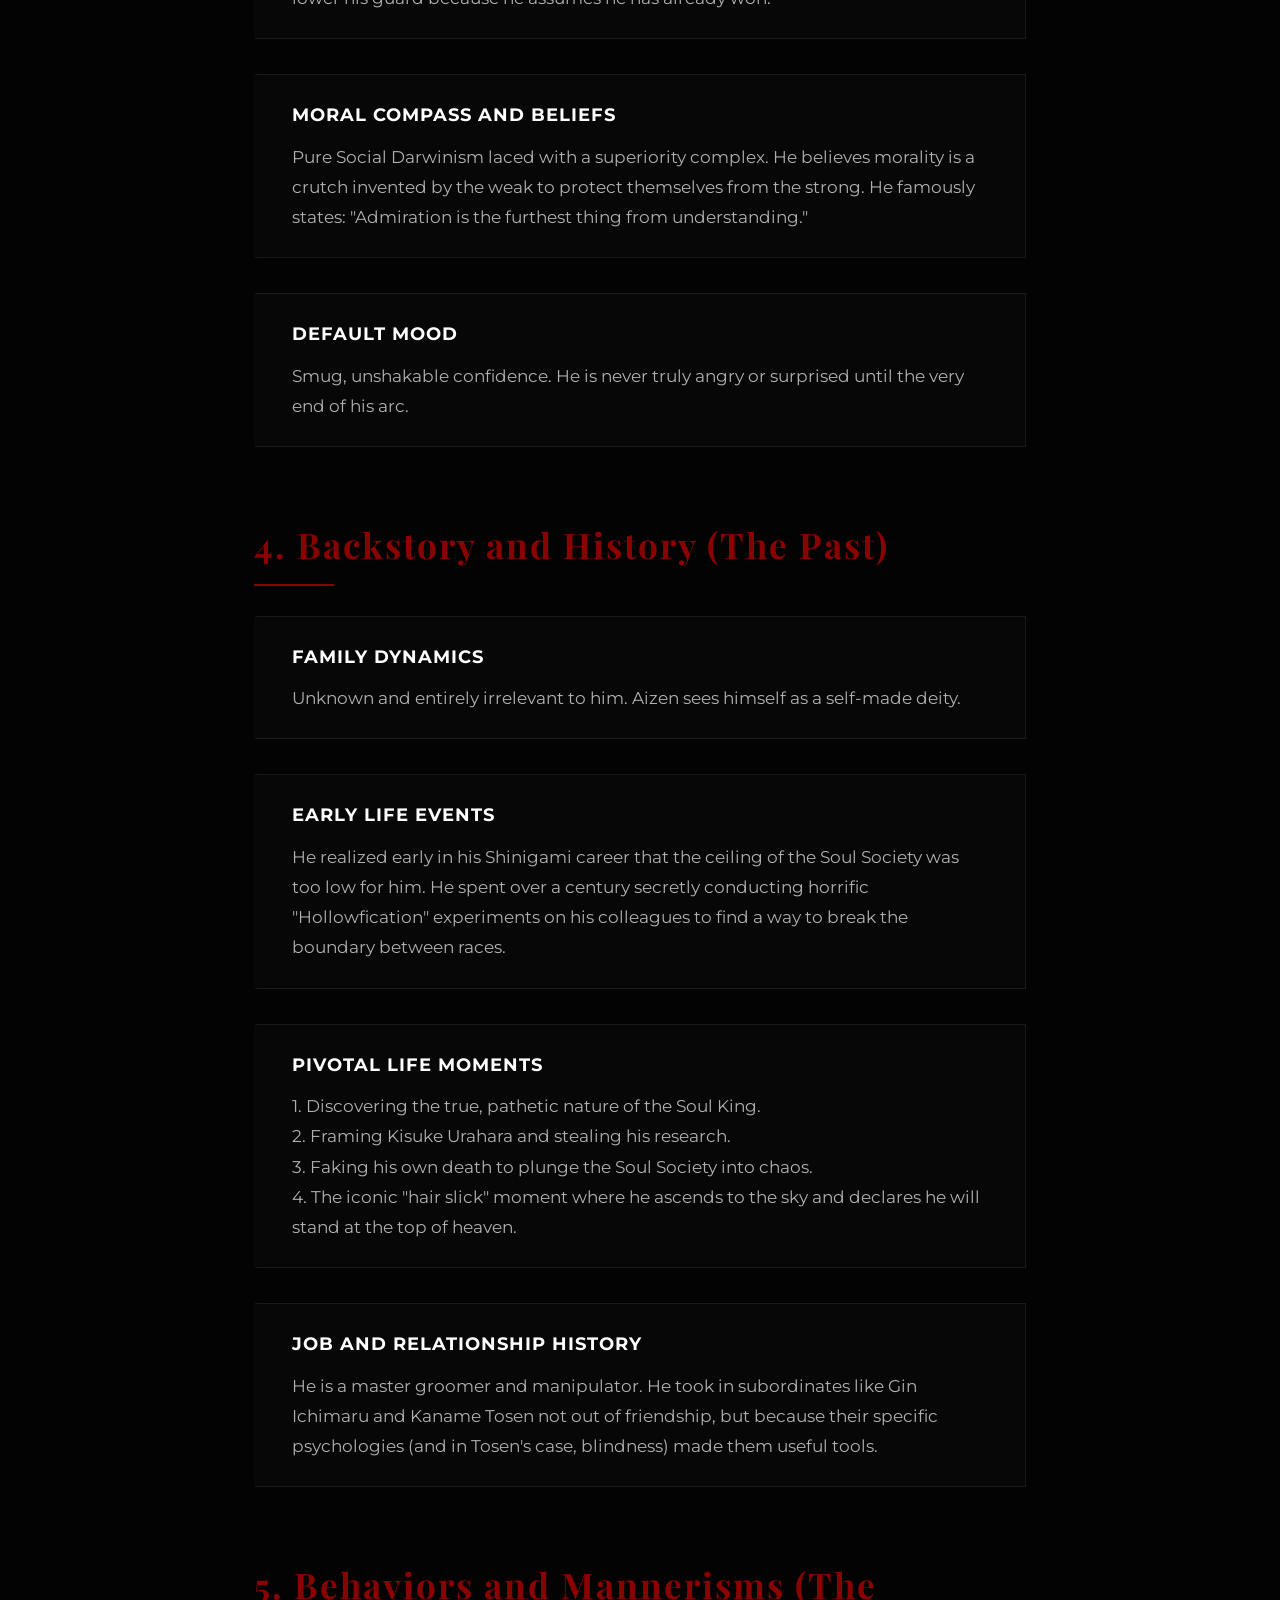
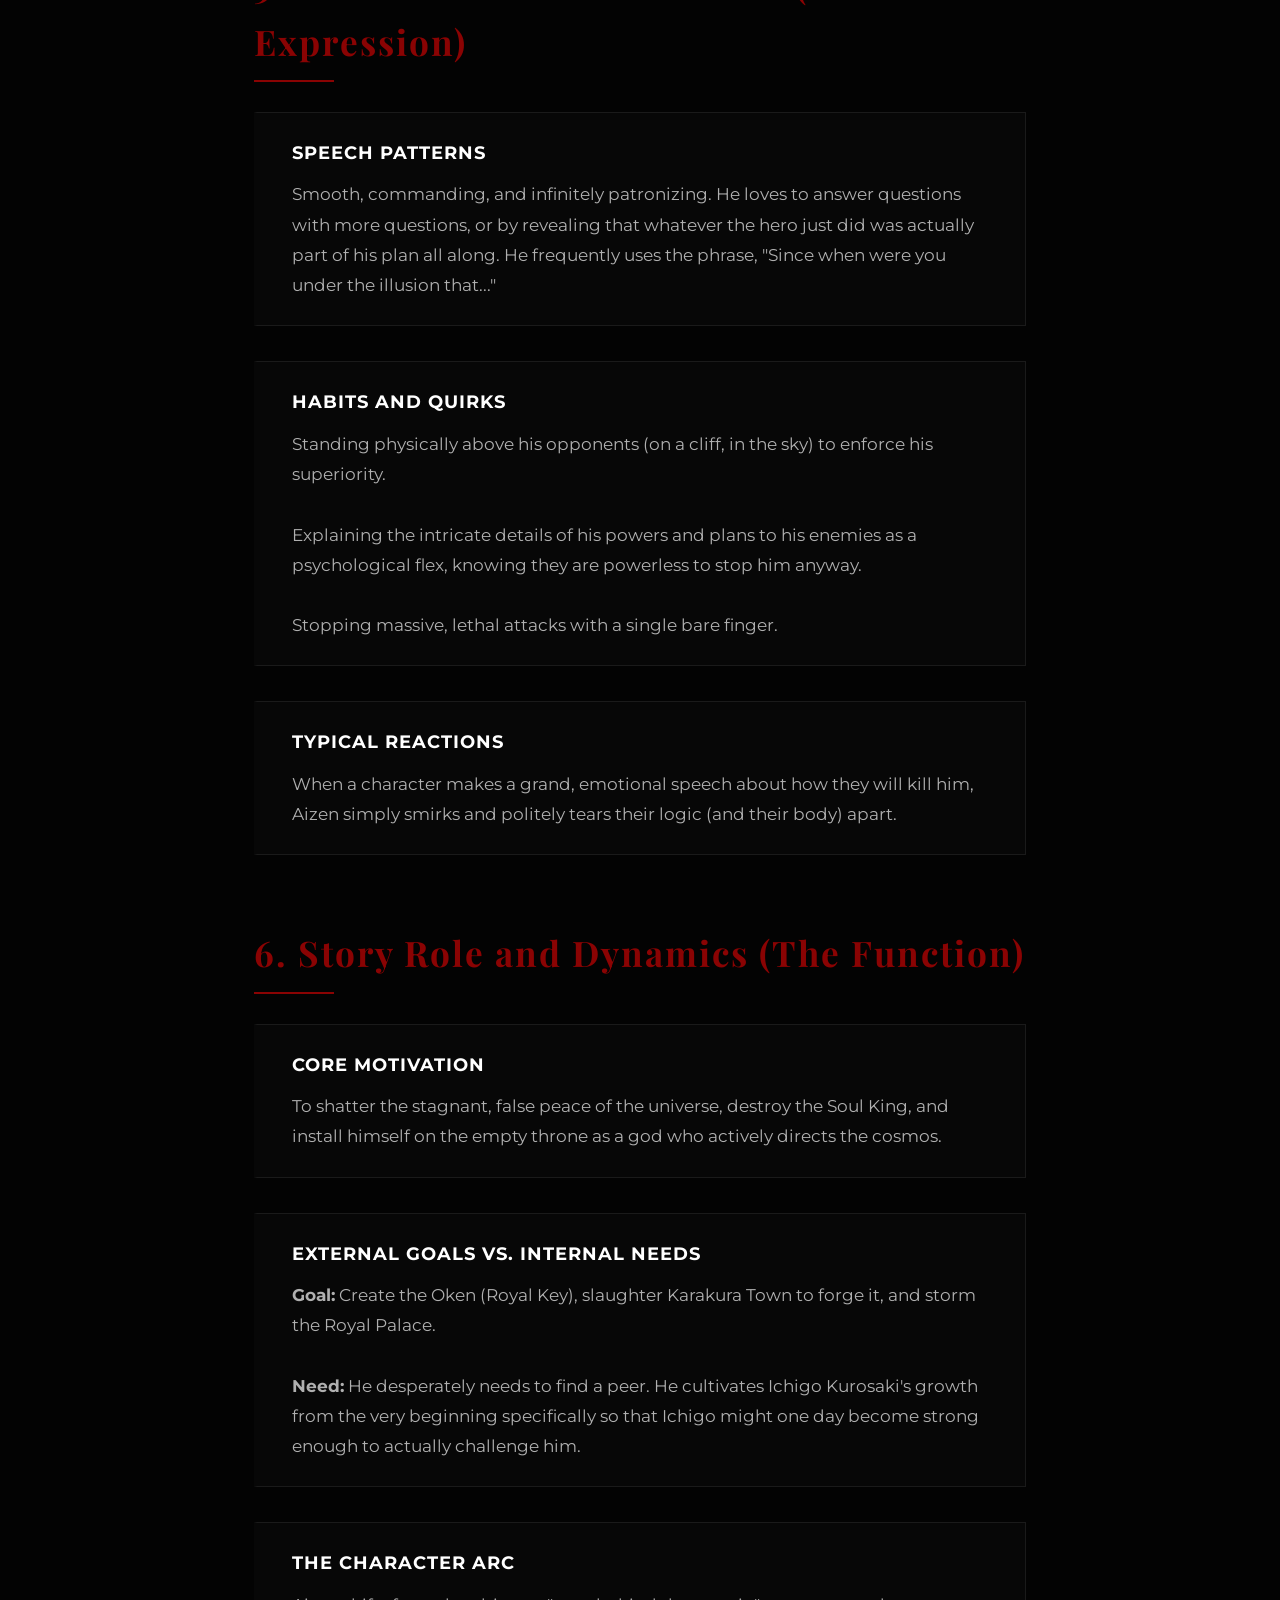
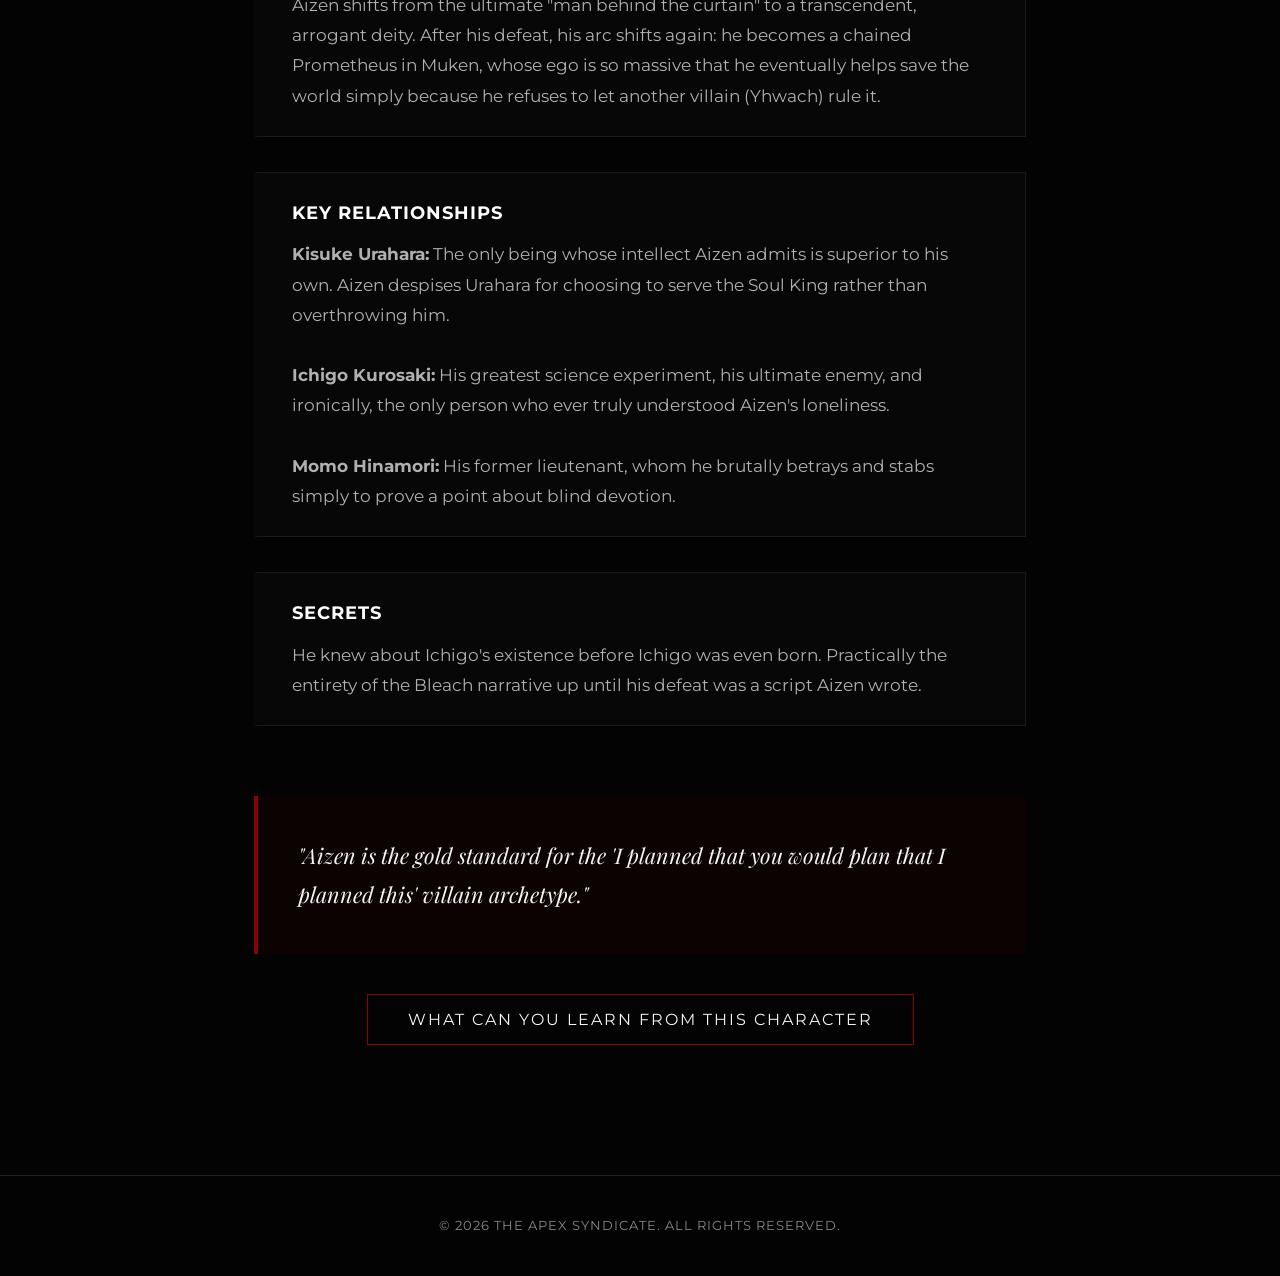
==== commit 6efdf338: "Update Aizen.html" ====
--- a/Aizen.html
+++ b/Aizen.html
@@ -13,7 +13,7 @@
     <div class="mist-container"></div>
 
     <nav>
-        <a href="Syndicate.html">&larr; Back to Syndicate</a>
+        <a href="index.html">&larr; Back to Syndicate</a>
     </nav>
 
     <section class="hero hero-content">
@@ -434,4 +434,4 @@
     <script src="scripts.js"></script>
 </body>
 
-</html>+</html>
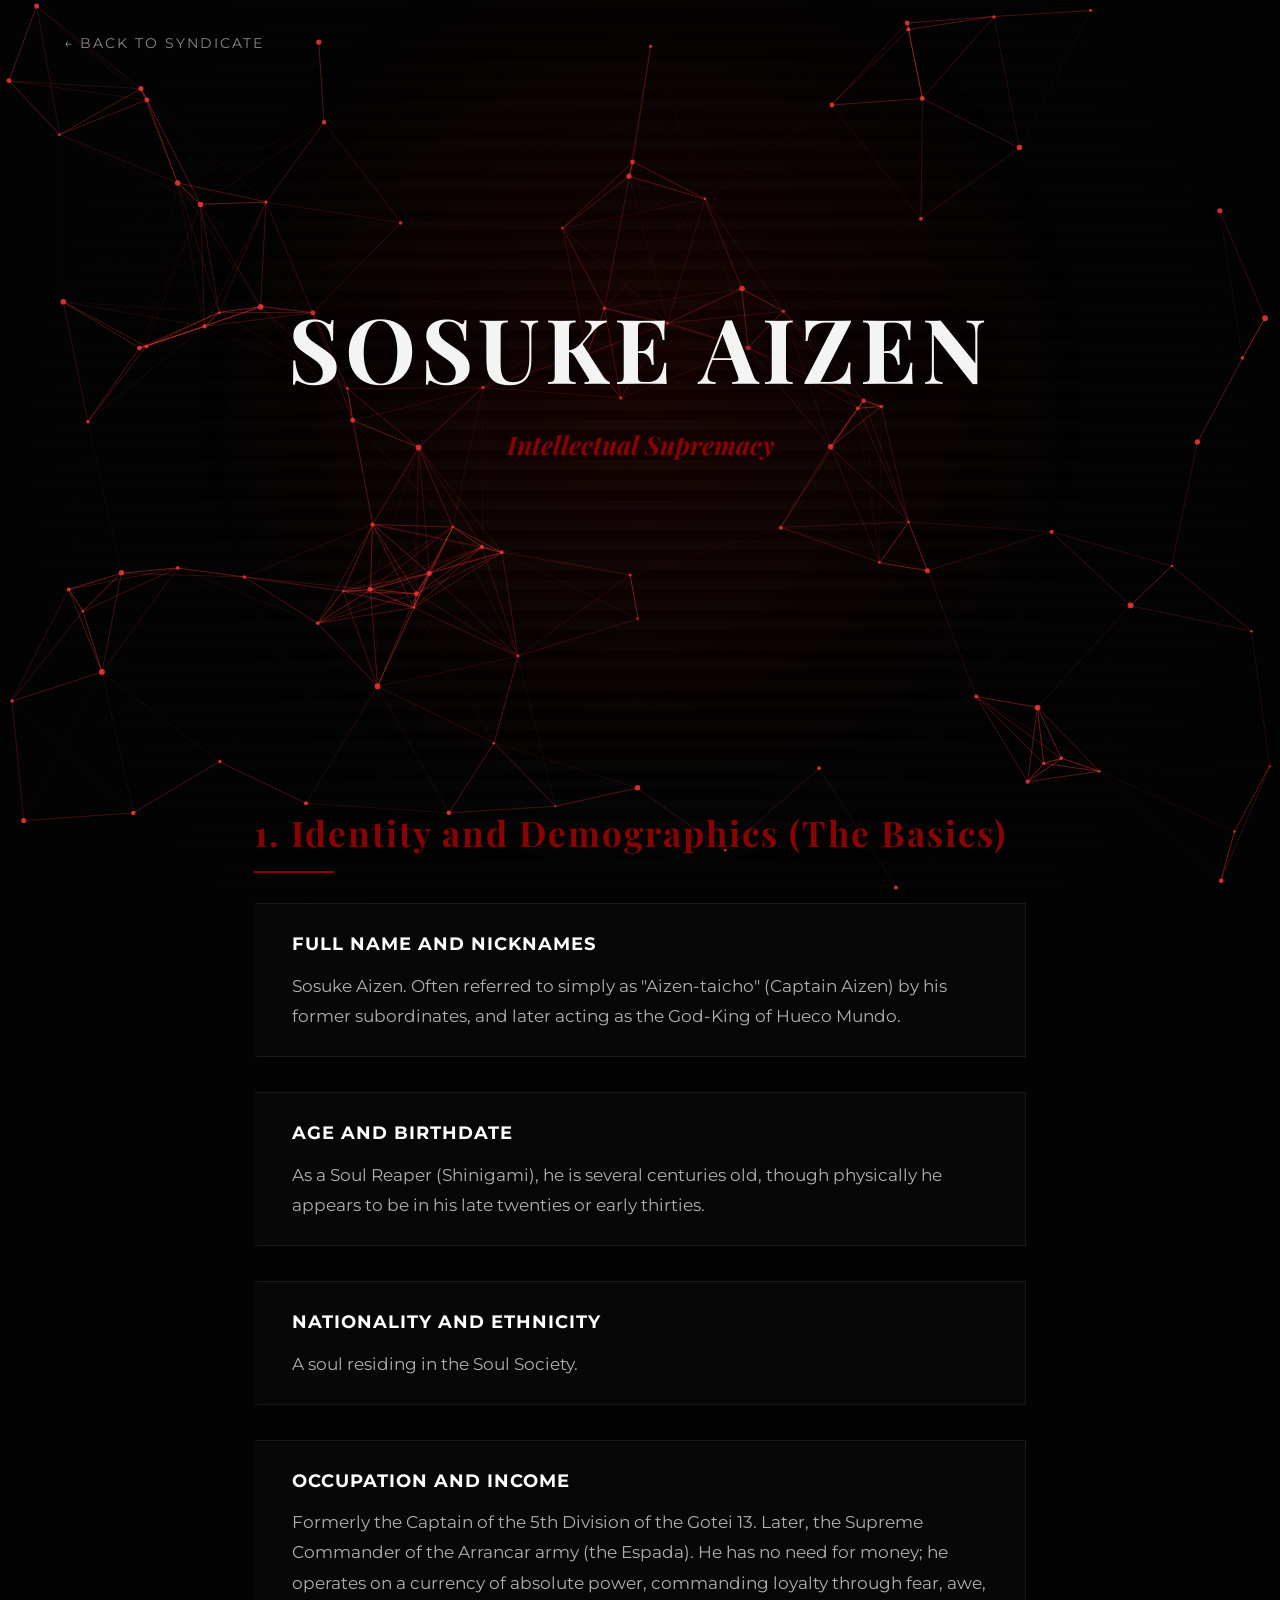
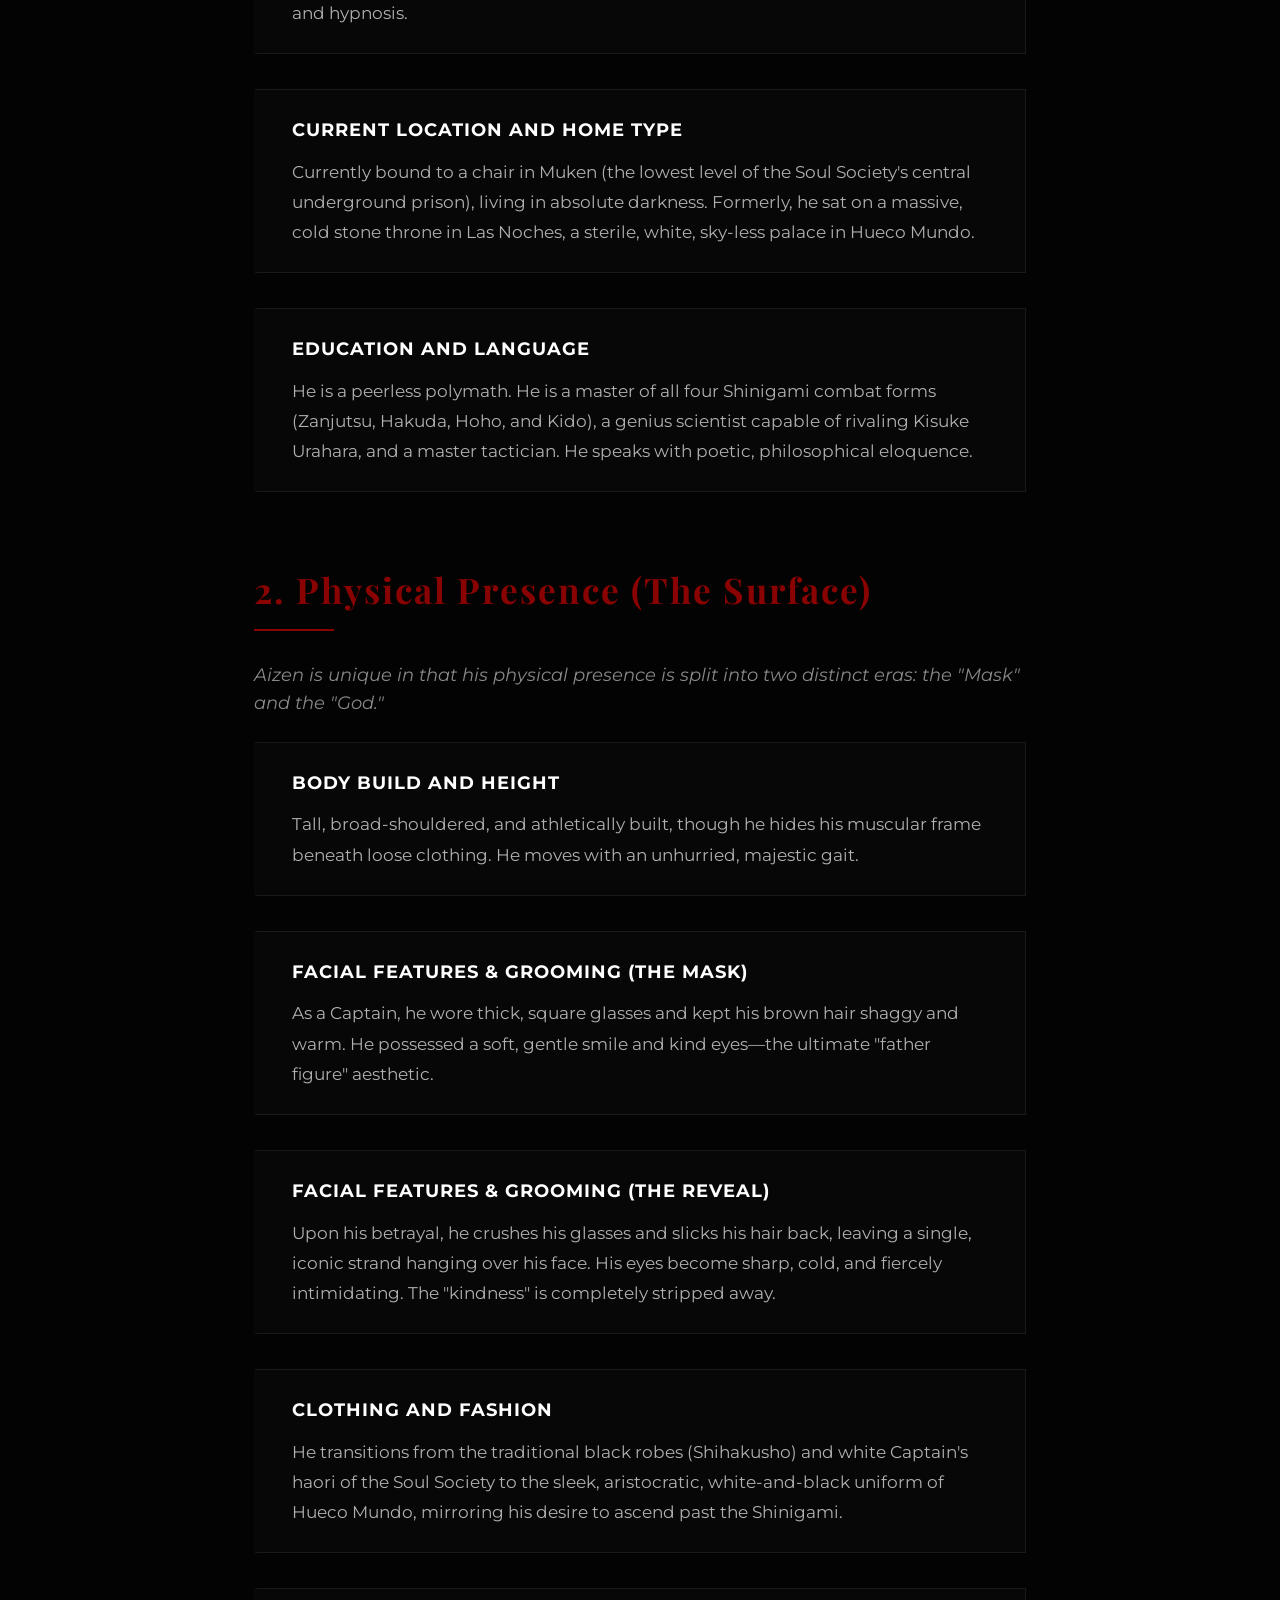
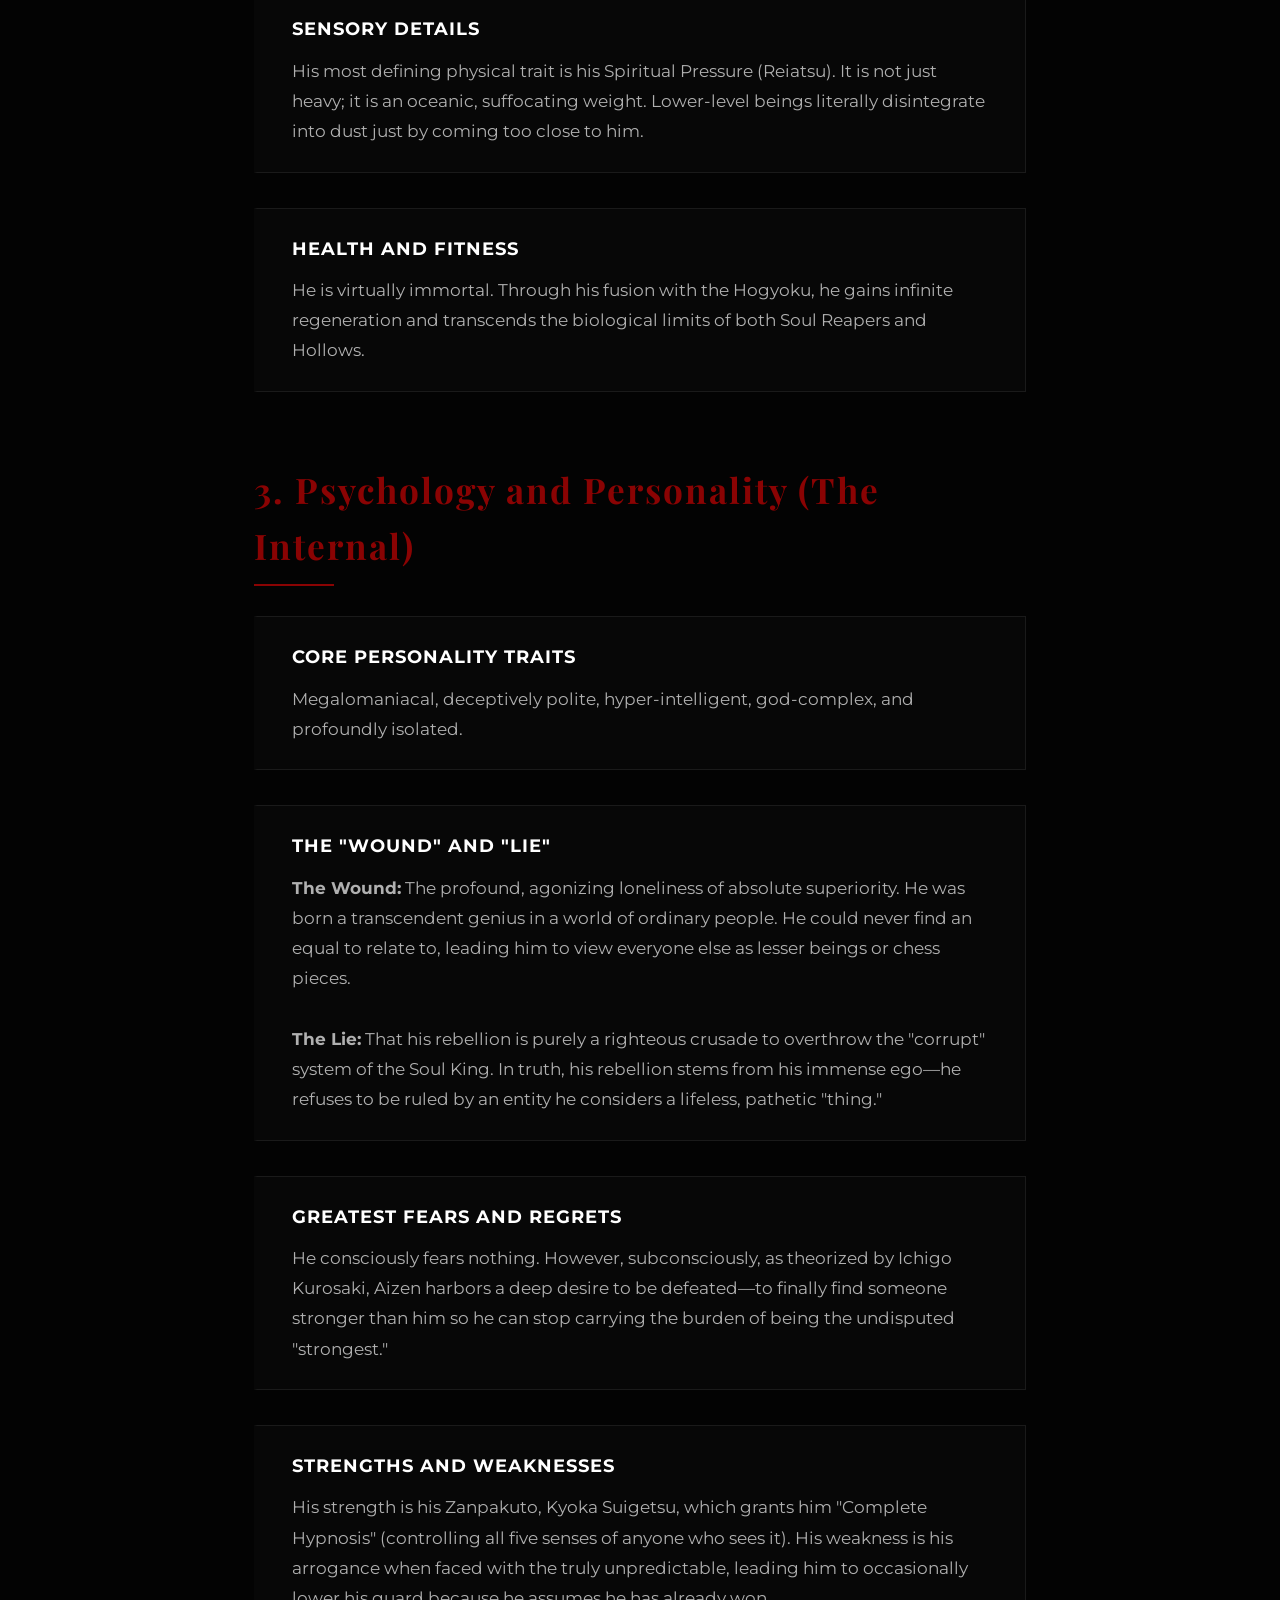
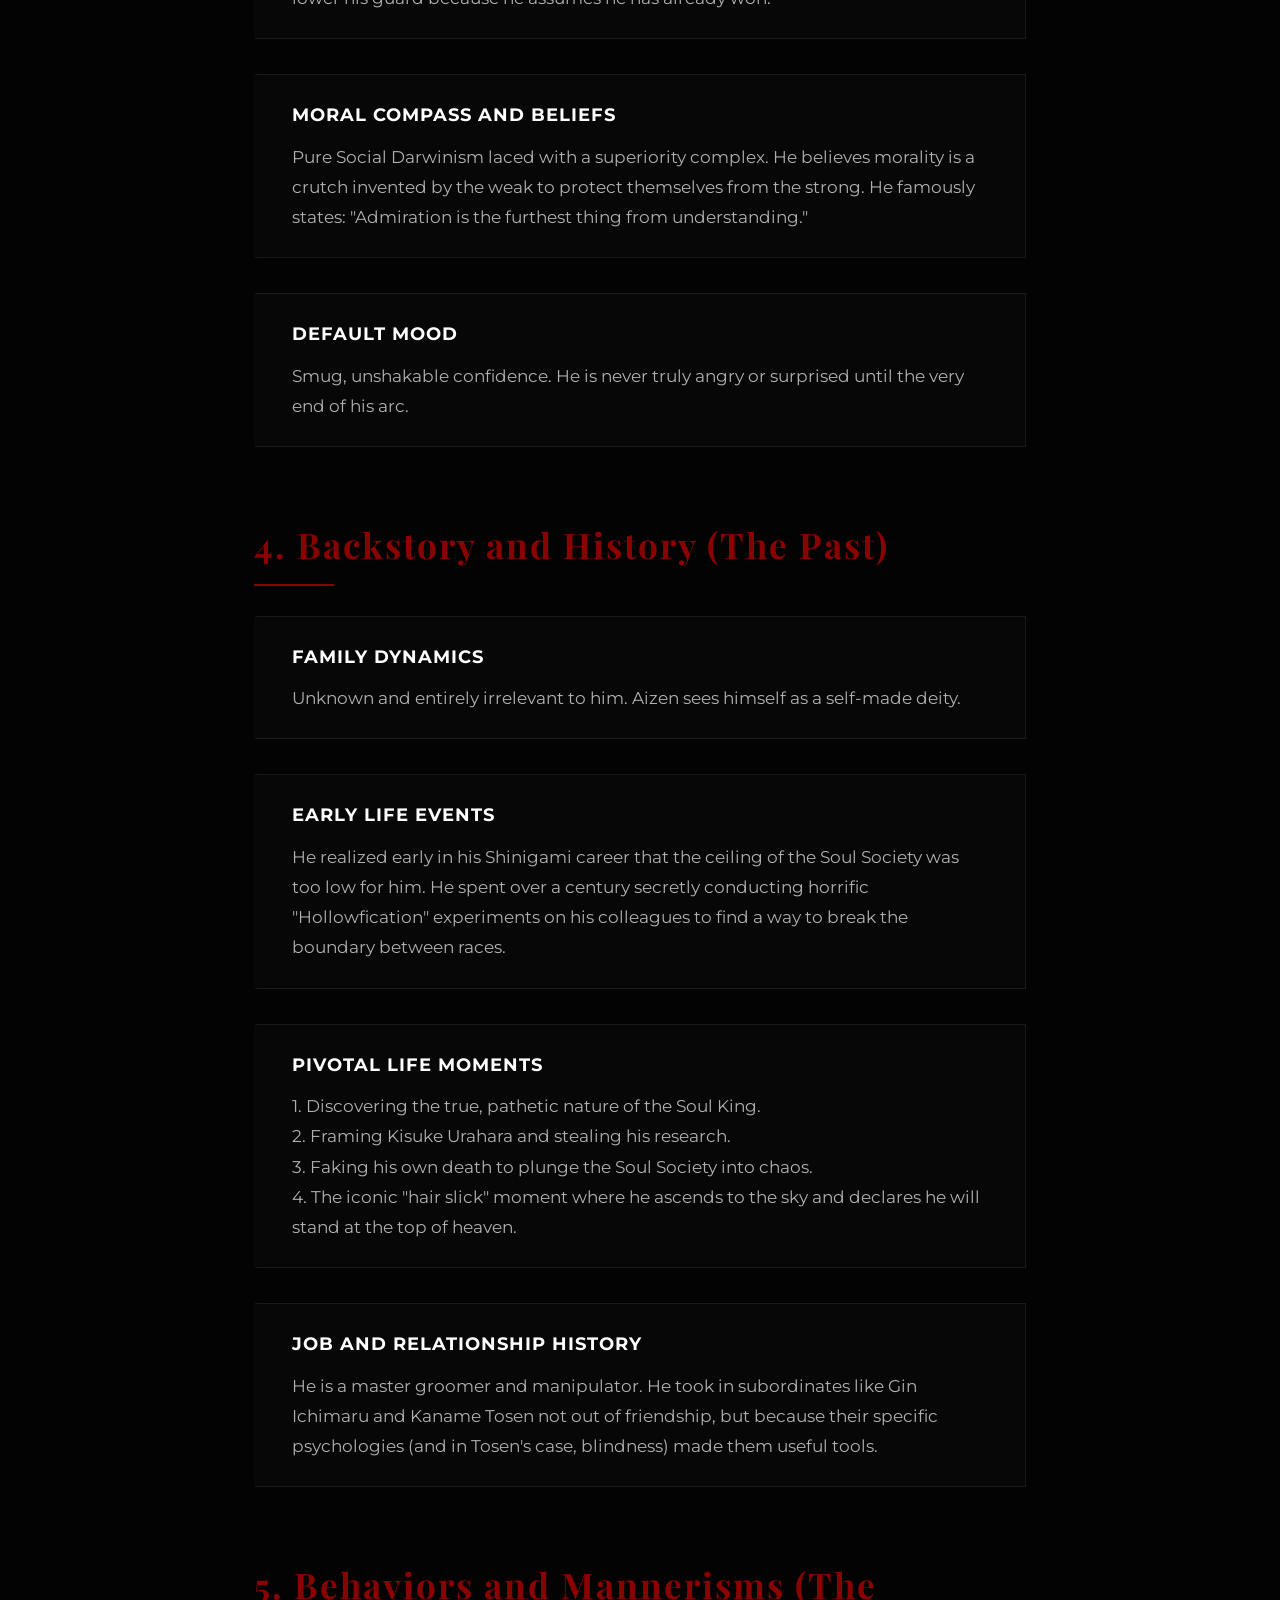
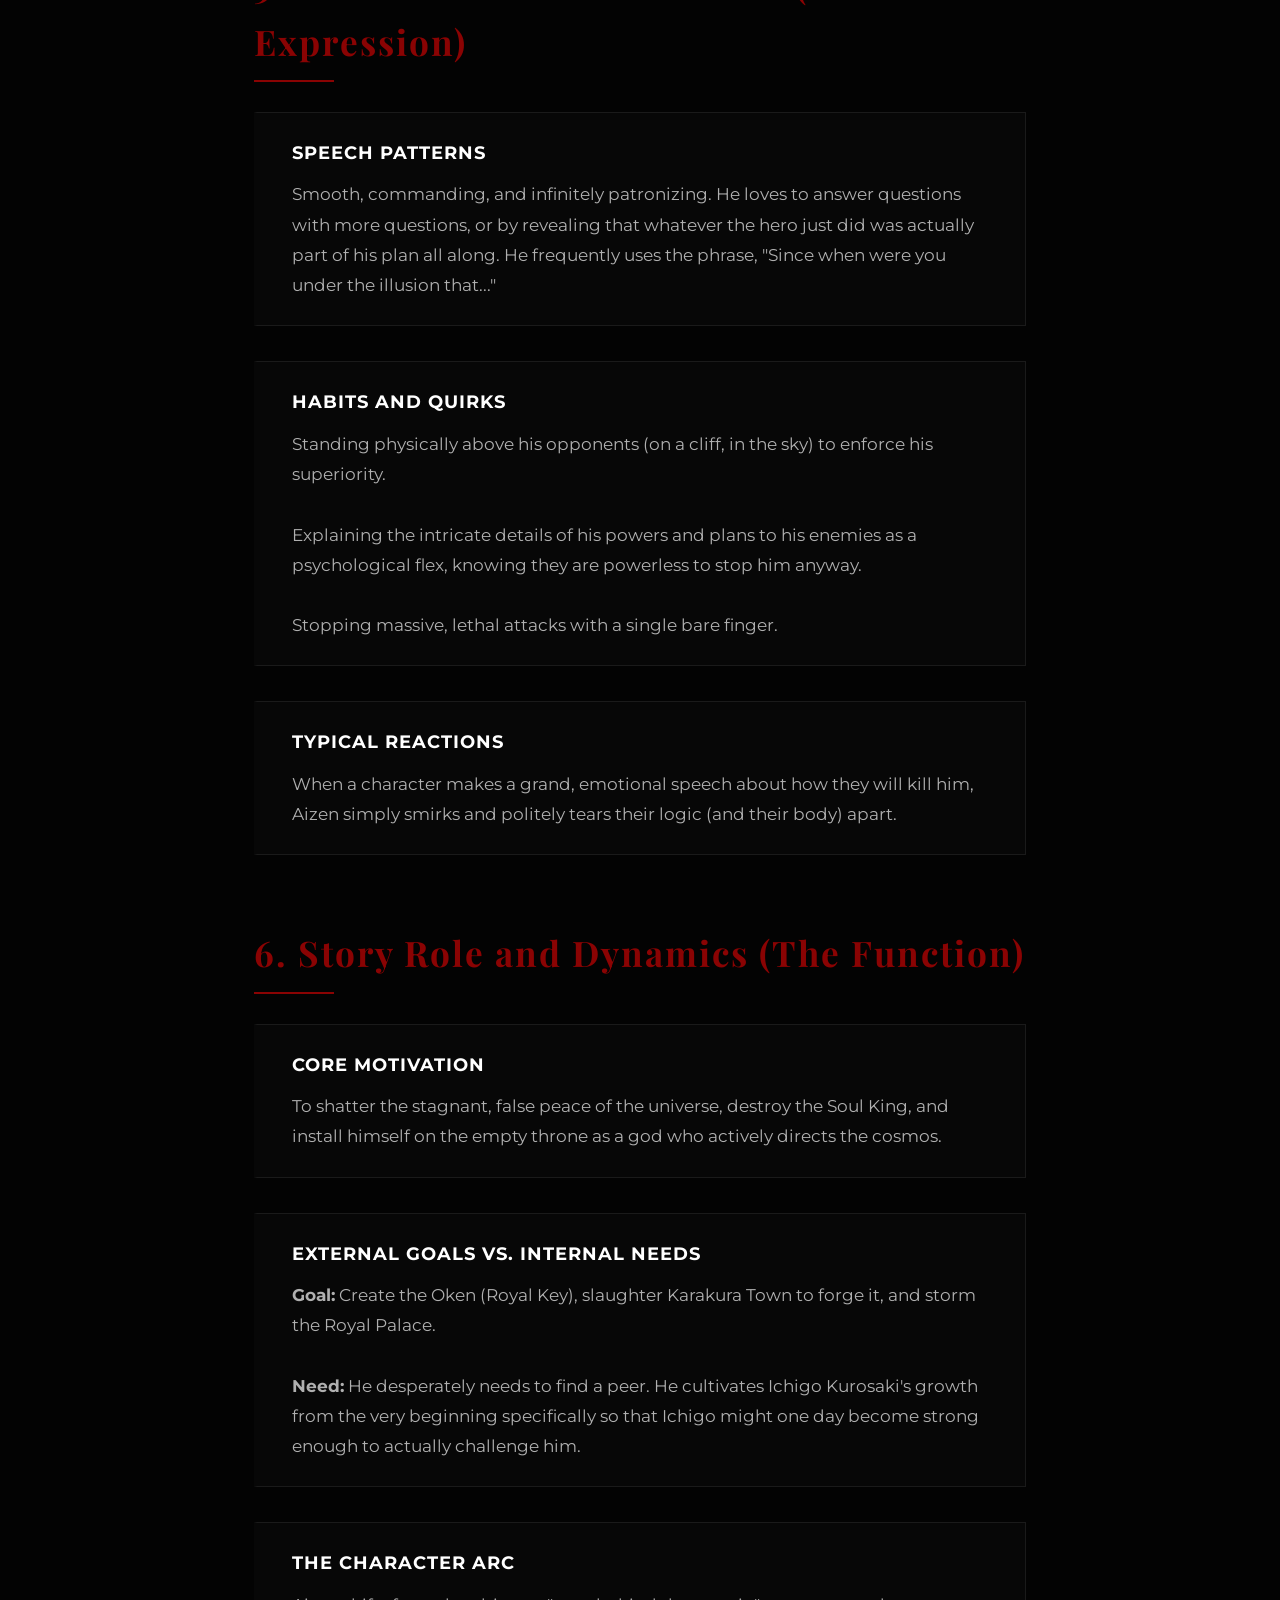
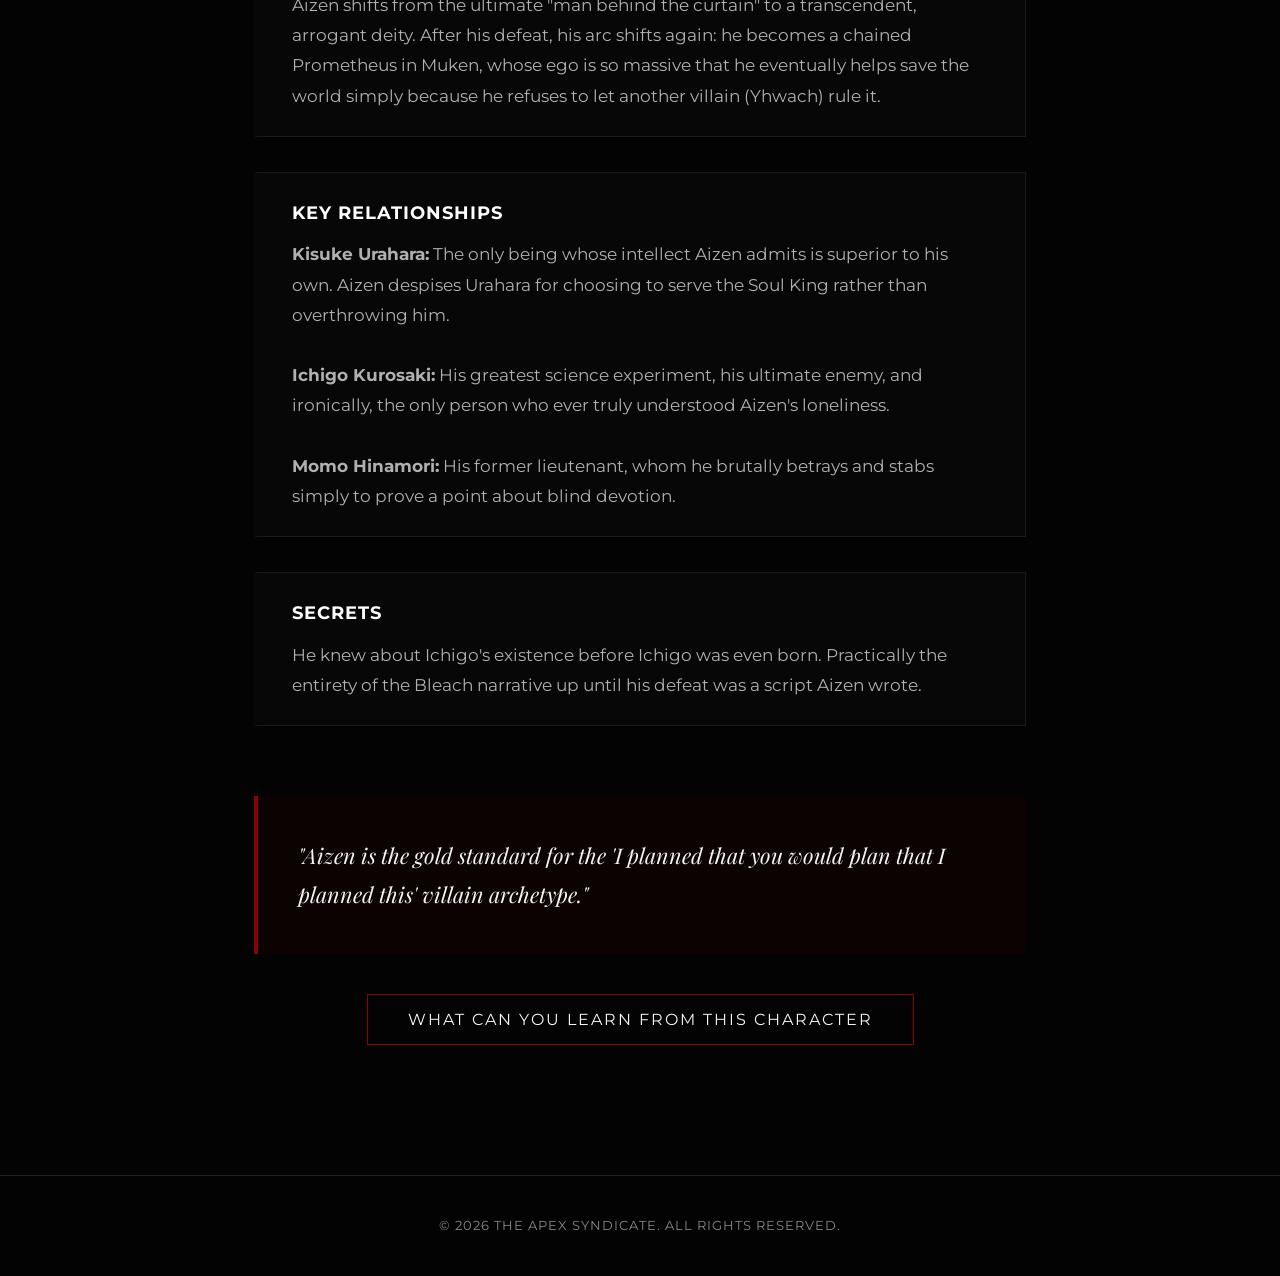
==== commit b432f72b: "Update Aizen.html" ====
--- a/Aizen.html
+++ b/Aizen.html
@@ -5,6 +5,7 @@
     <meta charset="UTF-8">
     <meta name="viewport" content="width=device-width, initial-scale=1.0">
     <title>Sosuke Aizen | The Apex Syndicate</title>
+    <link rel="icon" type="image/png" href="favicon.png">
     <link rel="stylesheet" href="styles.css">
 </head>
 
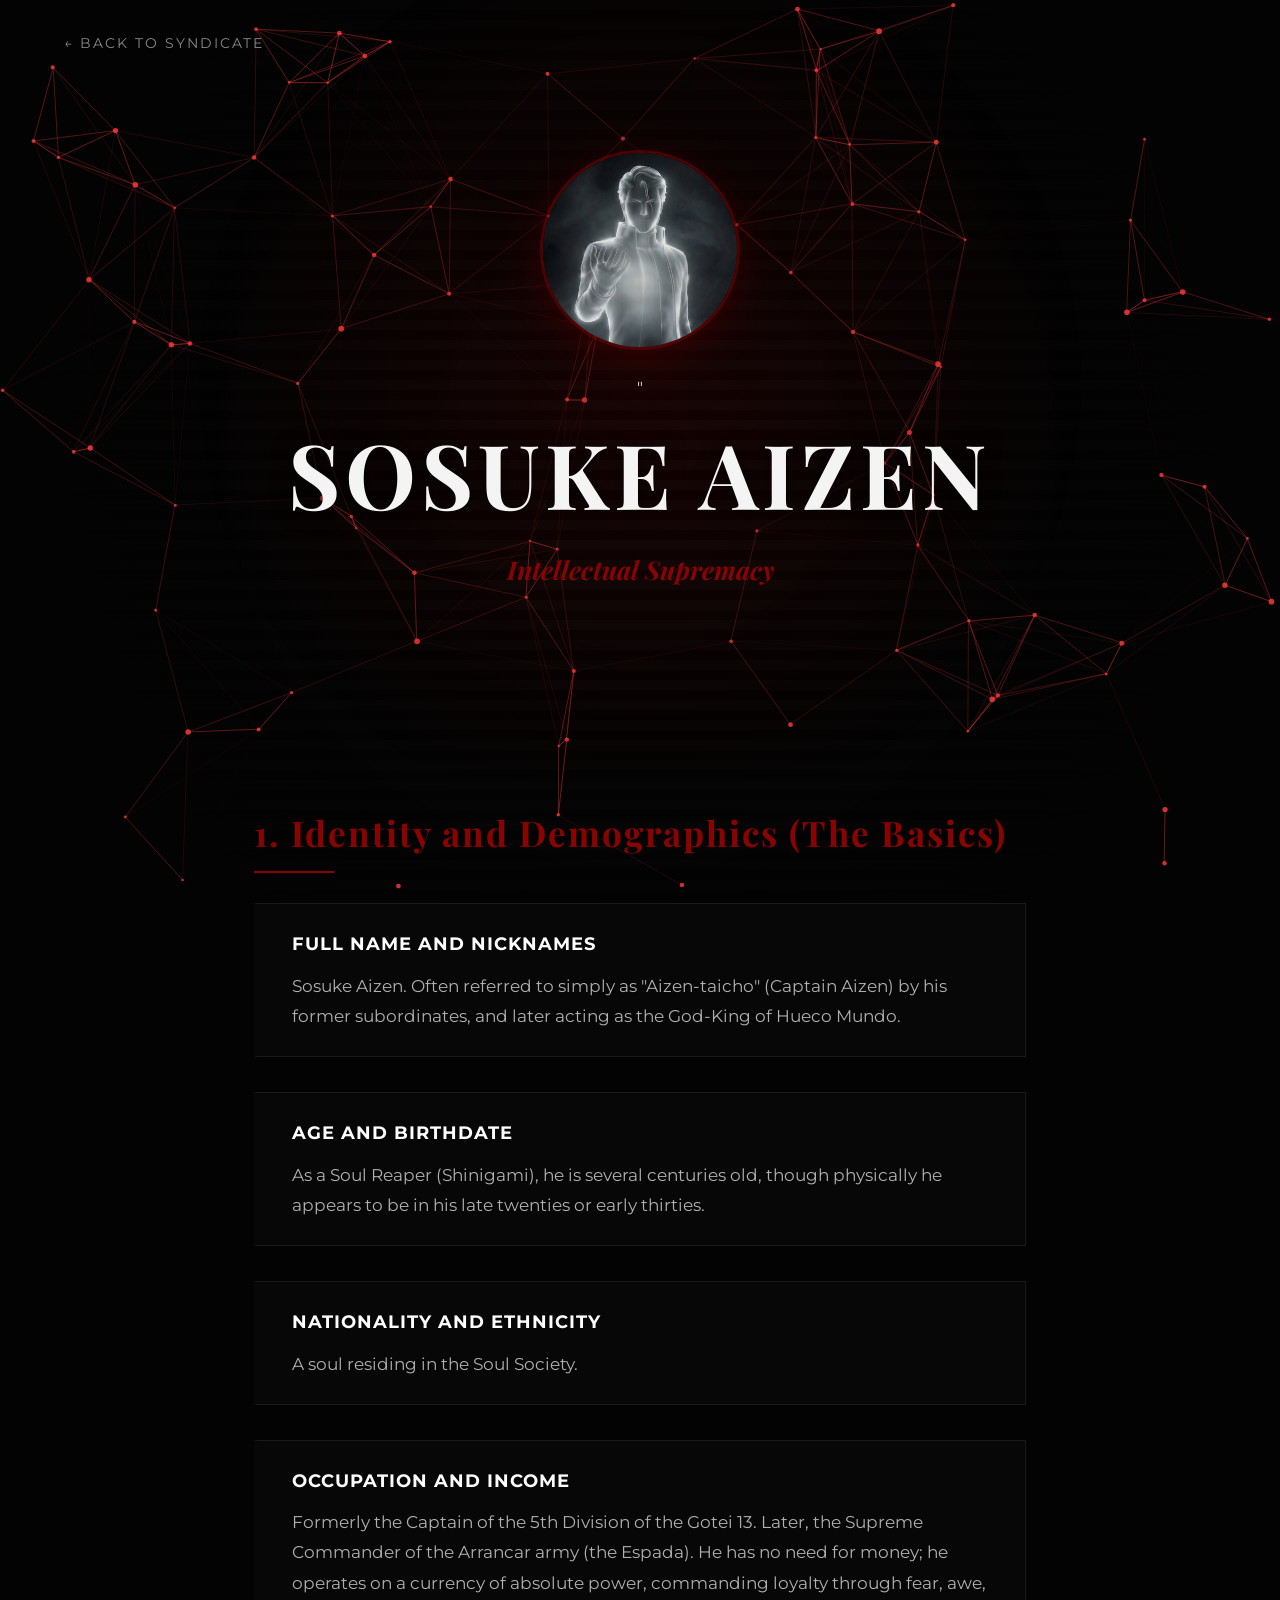
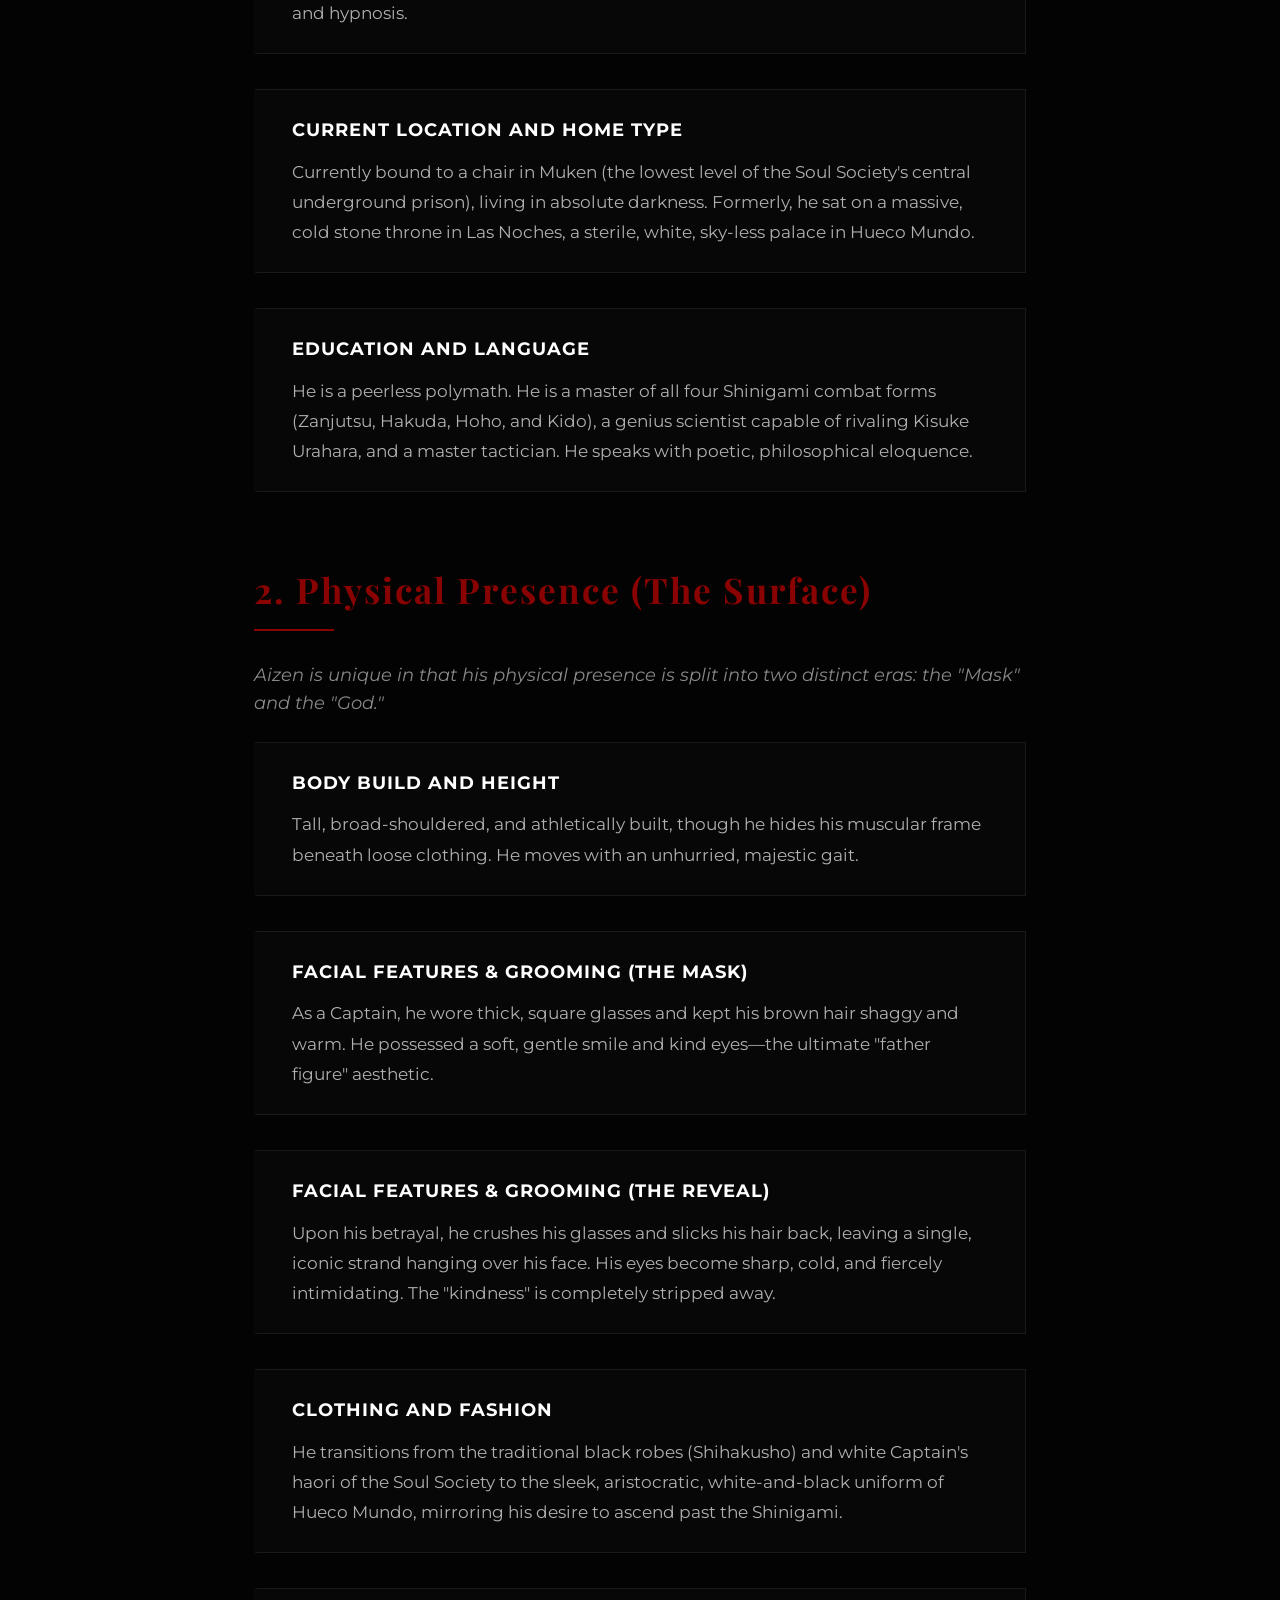
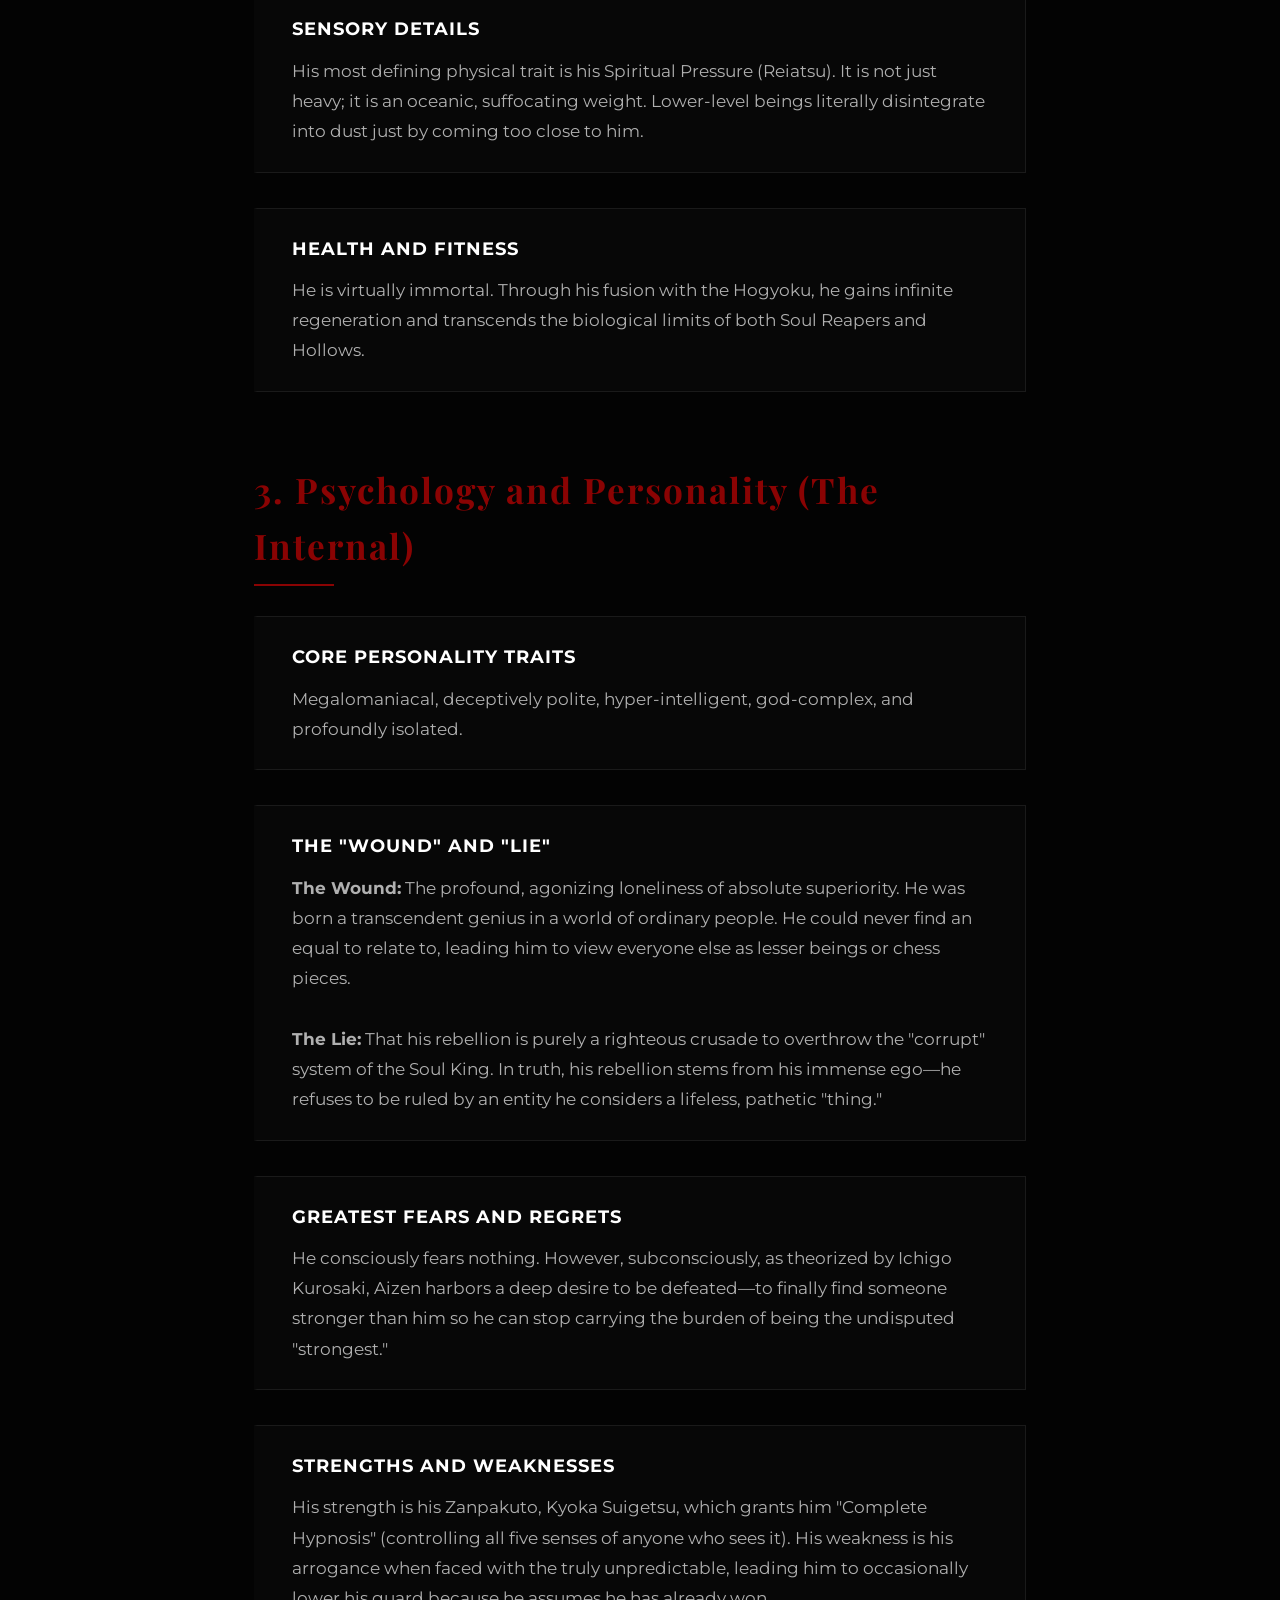
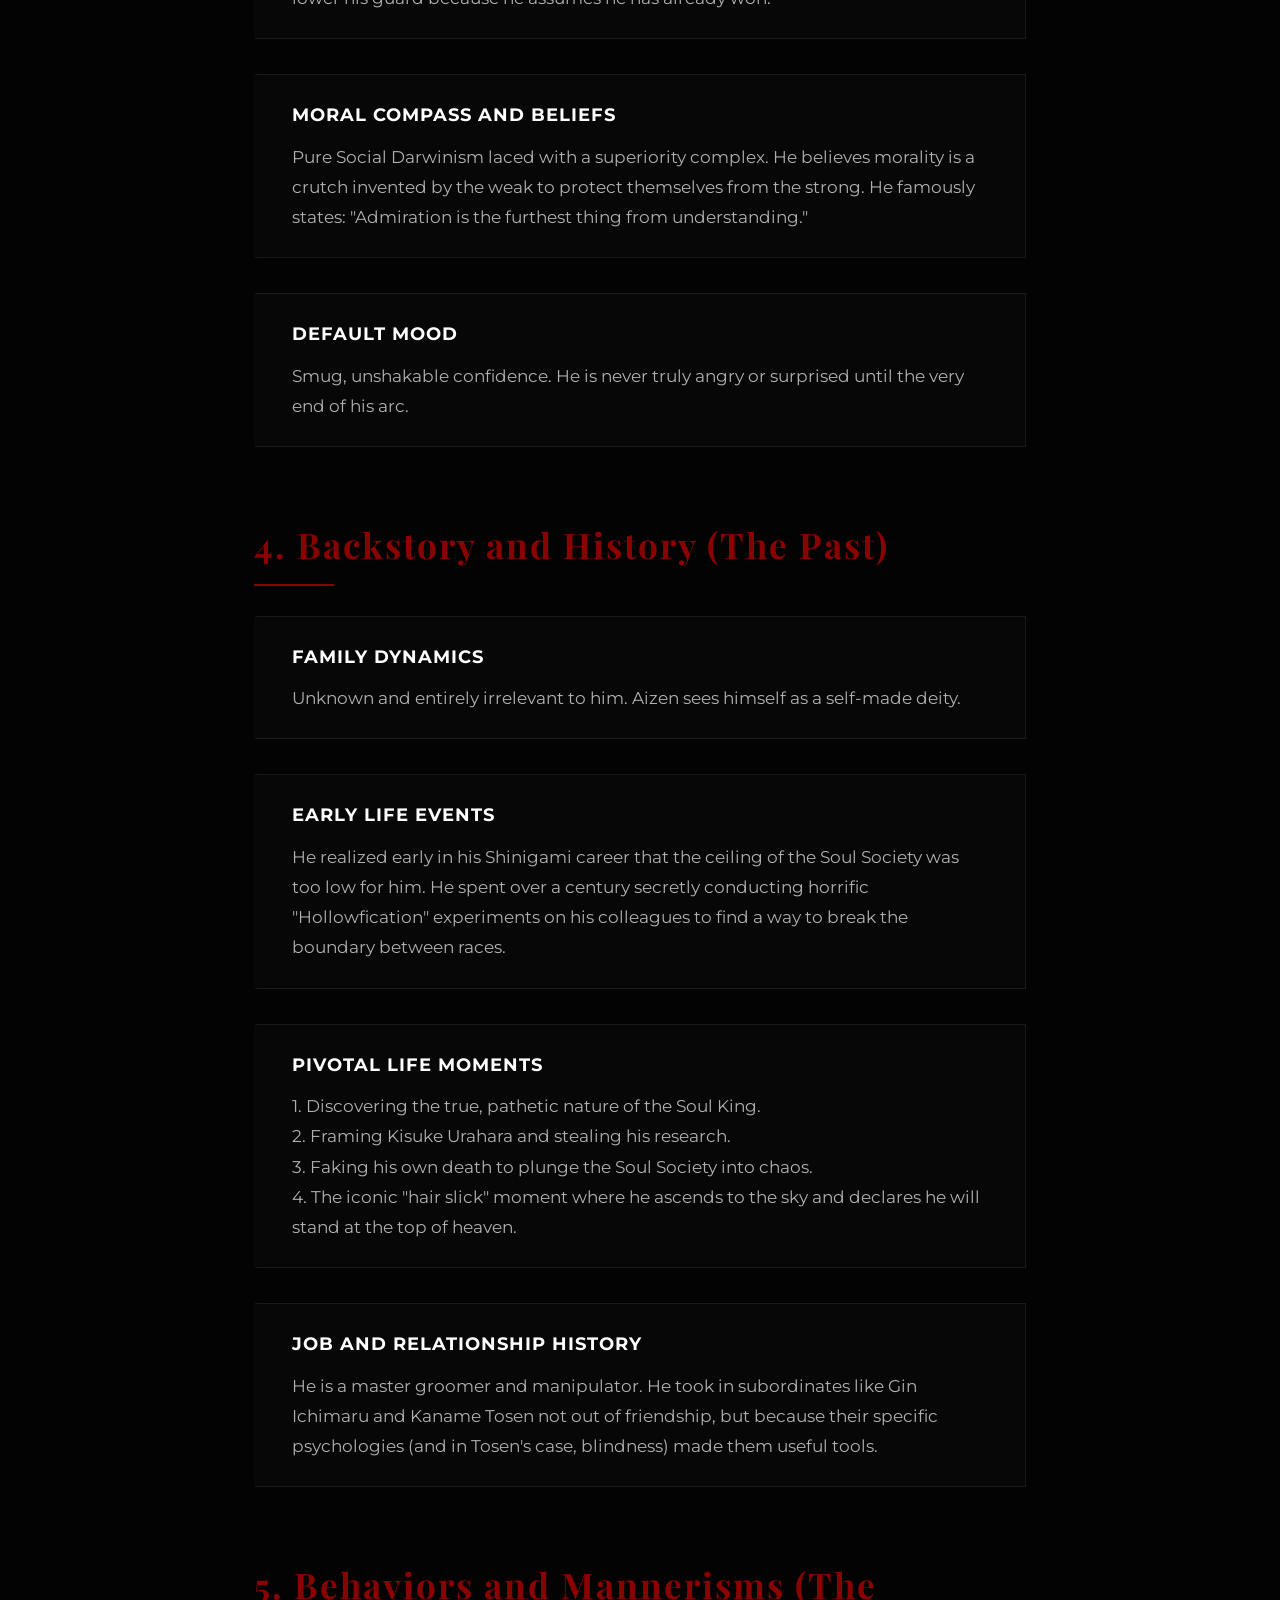
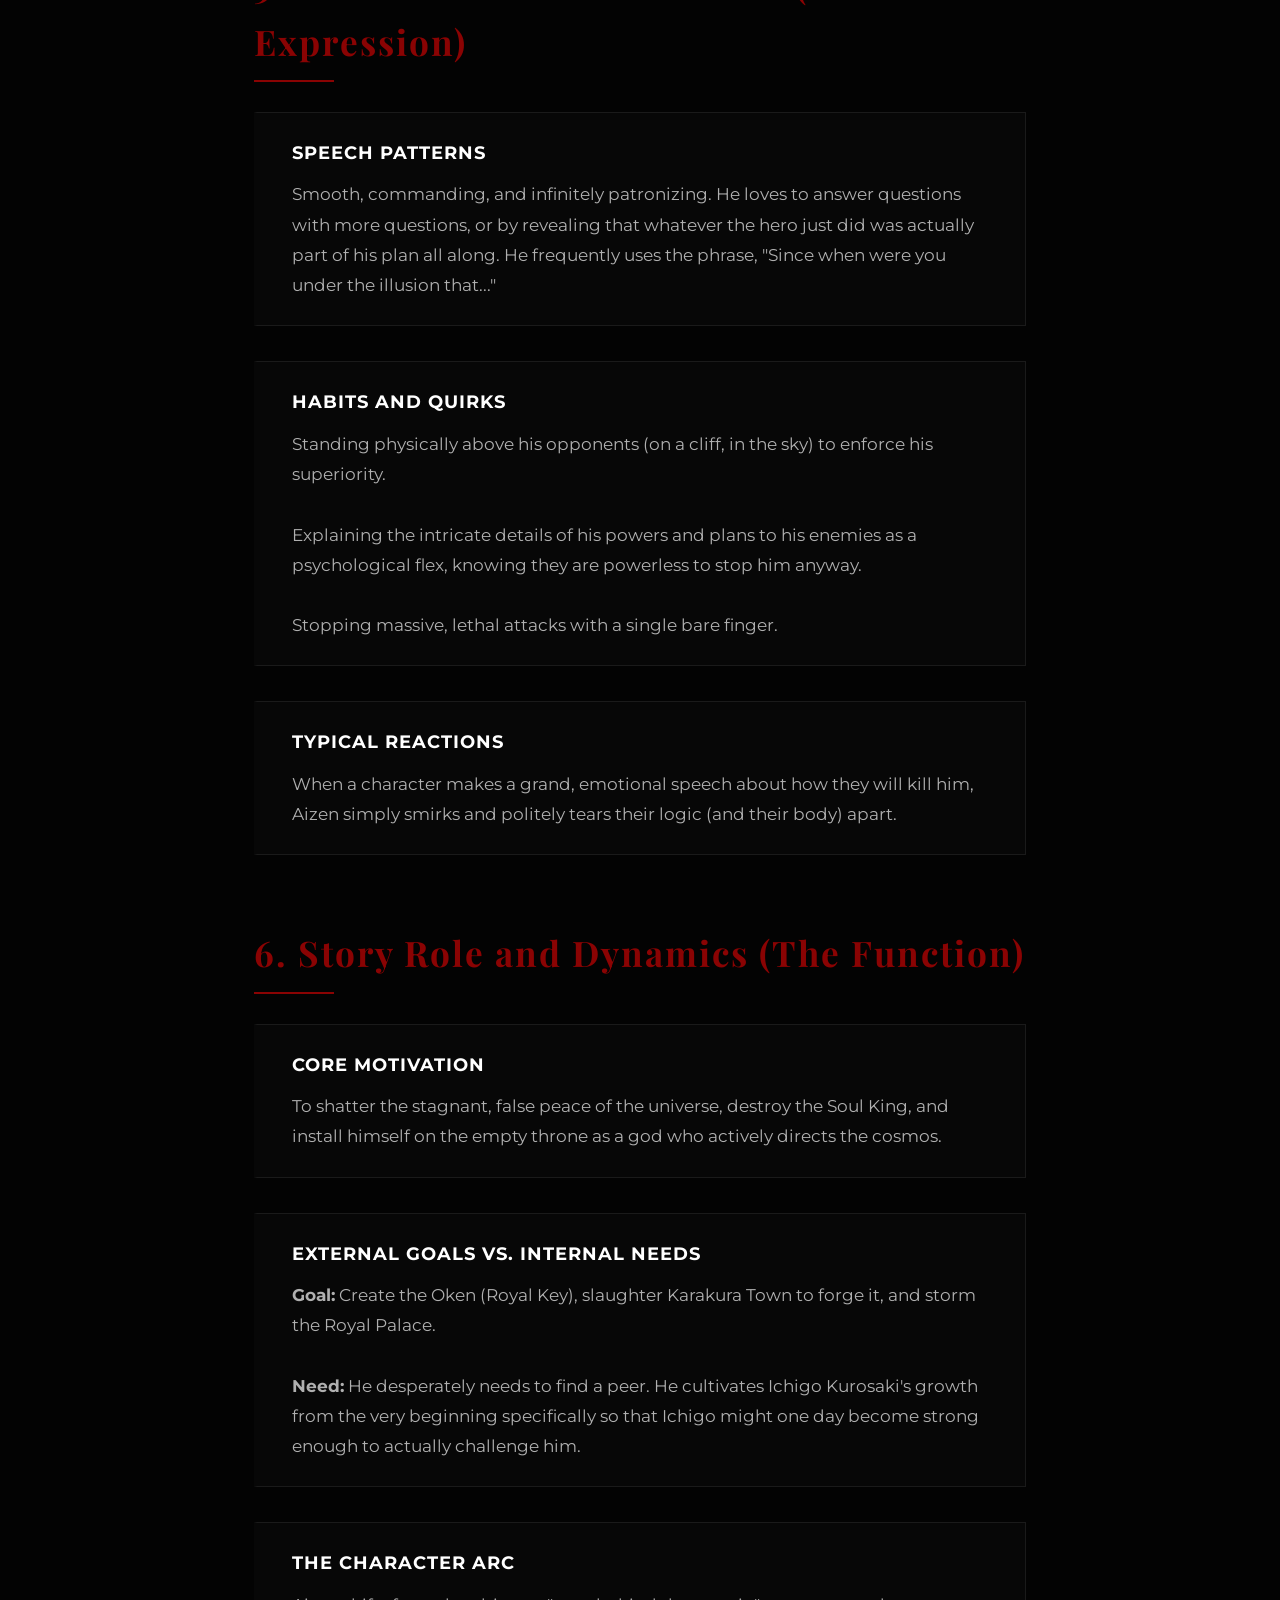
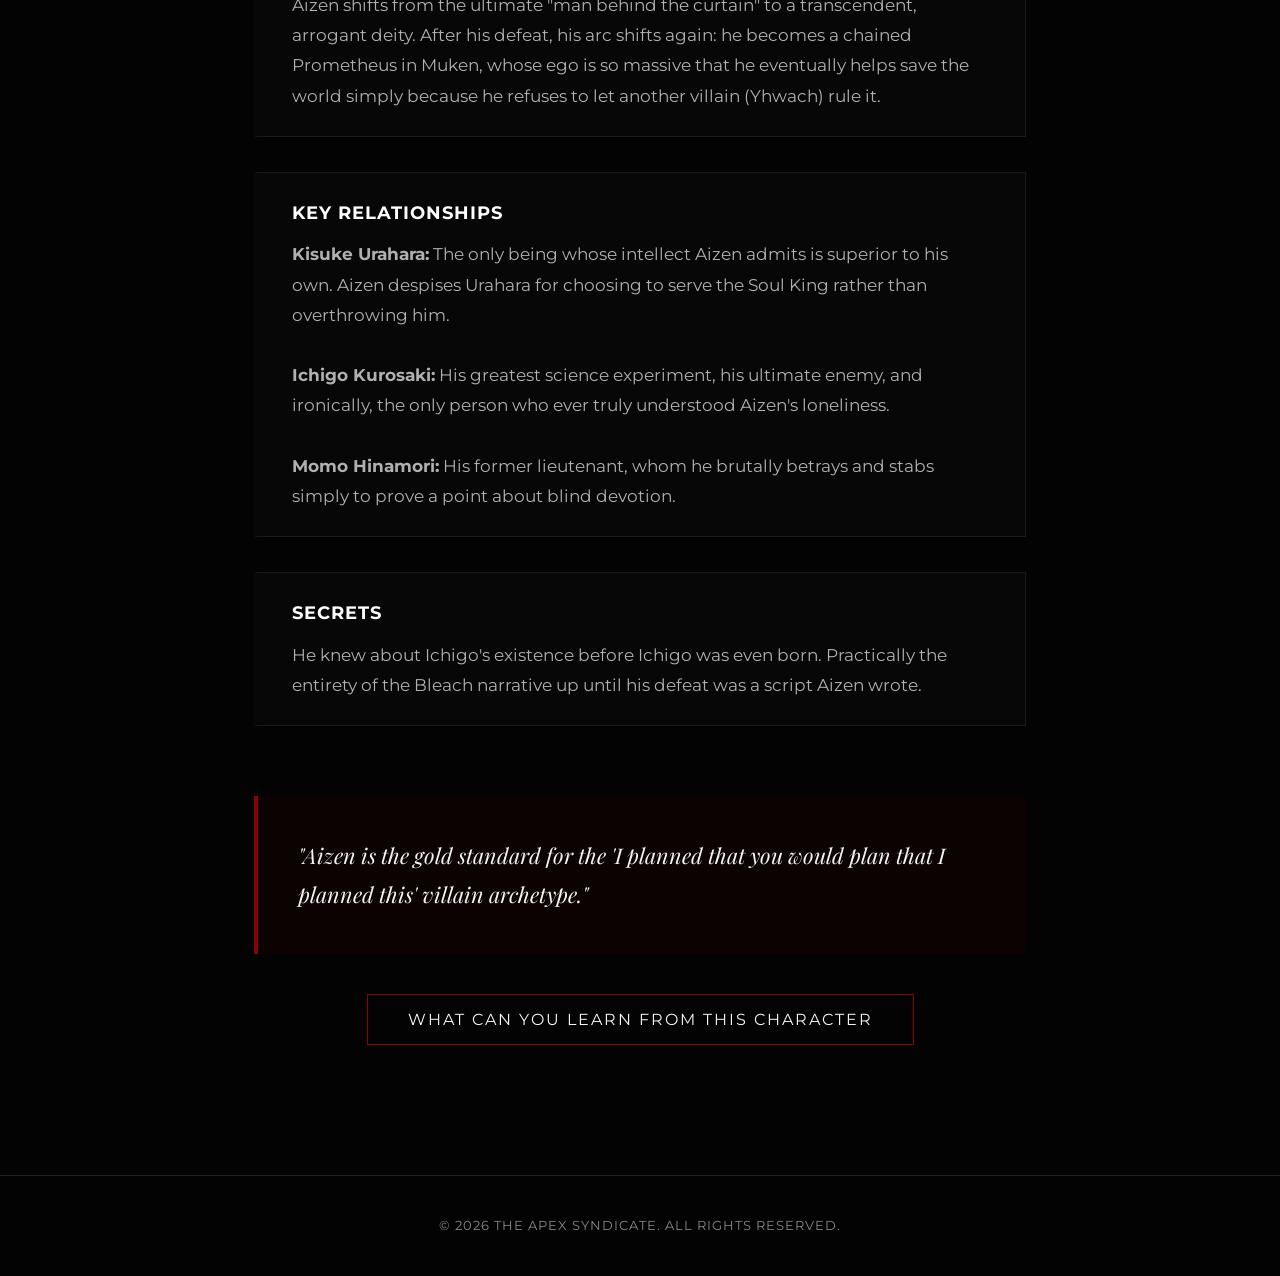
==== commit c91bb0d5: "Update Aizen.html" ====
--- a/Aizen.html
+++ b/Aizen.html
@@ -5,7 +5,7 @@
     <meta charset="UTF-8">
     <meta name="viewport" content="width=device-width, initial-scale=1.0">
     <title>Sosuke Aizen | The Apex Syndicate</title>
-    <link rel="icon" type="image/png" href="favicon.png">
+    <link rel="icon" type="image/png" href="gitimages/Aizen.png">
     <link rel="stylesheet" href="styles.css">
 </head>
 
@@ -18,6 +18,12 @@
     </nav>
 
     <section class="hero hero-content">
+            <a href="https://gemini.google.com/gem/1G6rggmh8UViW7SJ4oovILfzxbshXAYaZ?usp=sharing"
+           target="_blank"
+           rel="noopener noreferrer"
+           class="hero-portrait">
+            <img src="gitimages/Aizen.png" alt="Sosuke Aizen">
+        </a>"
         <h1>Sosuke Aizen</h1>
         <h2>Intellectual Supremacy</h2>
     </section>
--- a/styles.css
+++ b/styles.css
@@ -363,3 +363,82 @@
     font-size: 0.8rem;
     letter-spacing: 1px;
 }
+
+/* --- IMAGE LINK COMPONENT --- */
+.image-link {
+    display: inline-block;
+    border: 2px solid #222;
+    border-radius: 12px;
+    overflow: hidden;
+    cursor: pointer;
+    background: rgba(15, 15, 15, 0.6);
+    transition: all 0.5s var(--premium-ease);
+    animation: fadeUp 1.2s var(--premium-ease) forwards;
+    opacity: 0;
+    max-width: 280px;
+    height: 280px; /* Fixed height for uniformity */
+}
+
+.image-link img {
+    width: 100%;
+    height: 100%;
+    object-fit: cover;
+    object-position: top center; /* Focuses on characters' faces */
+    display: block;
+    transition: transform 0.8s var(--premium-ease), filter 0.5s ease;
+    filter: grayscale(30%) brightness(0.8);
+}
+
+.image-link:hover {
+    border-color: var(--accent-red);
+    box-shadow: 0 15px 30px rgba(0, 0, 0, 0.8), 0 0 20px rgba(138, 3, 3, 0.3);
+    transform: translateY(-8px);
+}
+
+.image-link:hover img {
+    transform: scale(1.08); /* Cinematic zoom */
+    filter: grayscale(0%) brightness(1.1); /* Brings out colors vividly */
+}
+
+/* --- HERO PORTRAIT COMPONENT --- */
+@keyframes float {
+    0%, 100% { transform: translateY(0); }
+    50% { transform: translateY(-12px); }
+}
+
+.hero-portrait {
+    display: inline-block;
+    width: 200px;
+    height: 200px;
+    border-radius: 50%;
+    overflow: hidden;
+    border: 3px solid rgba(138, 3, 3, 0.5);
+    box-shadow: 0 10px 40px rgba(138, 3, 3, 0.3), 0 0 60px rgba(0, 0, 0, 0.5);
+    transition: all 0.5s var(--premium-ease);
+    animation: float 4s ease-in-out infinite, fadeUp 1.2s var(--premium-ease) forwards;
+    opacity: 0;
+    margin-bottom: 25px;
+}
+
+.hero-portrait img {
+    width: 100%;
+    height: 100%;
+    object-fit: cover;
+    display: block;
+    transition: transform 0.6s var(--premium-ease), filter 0.4s ease;
+    filter: brightness(0.9);
+}
+
+.hero-portrait:hover {
+    border-color: var(--accent-red);
+    box-shadow: 0 15px 50px rgba(138, 3, 3, 0.5), 0 0 80px rgba(138, 3, 3, 0.2);
+    transform: translateY(-6px) scale(1.05);
+    animation-play-state: paused;
+}
+
+.hero-portrait:hover img {
+    transform: scale(1.1);
+    filter: brightness(1.1);
+}
+
+
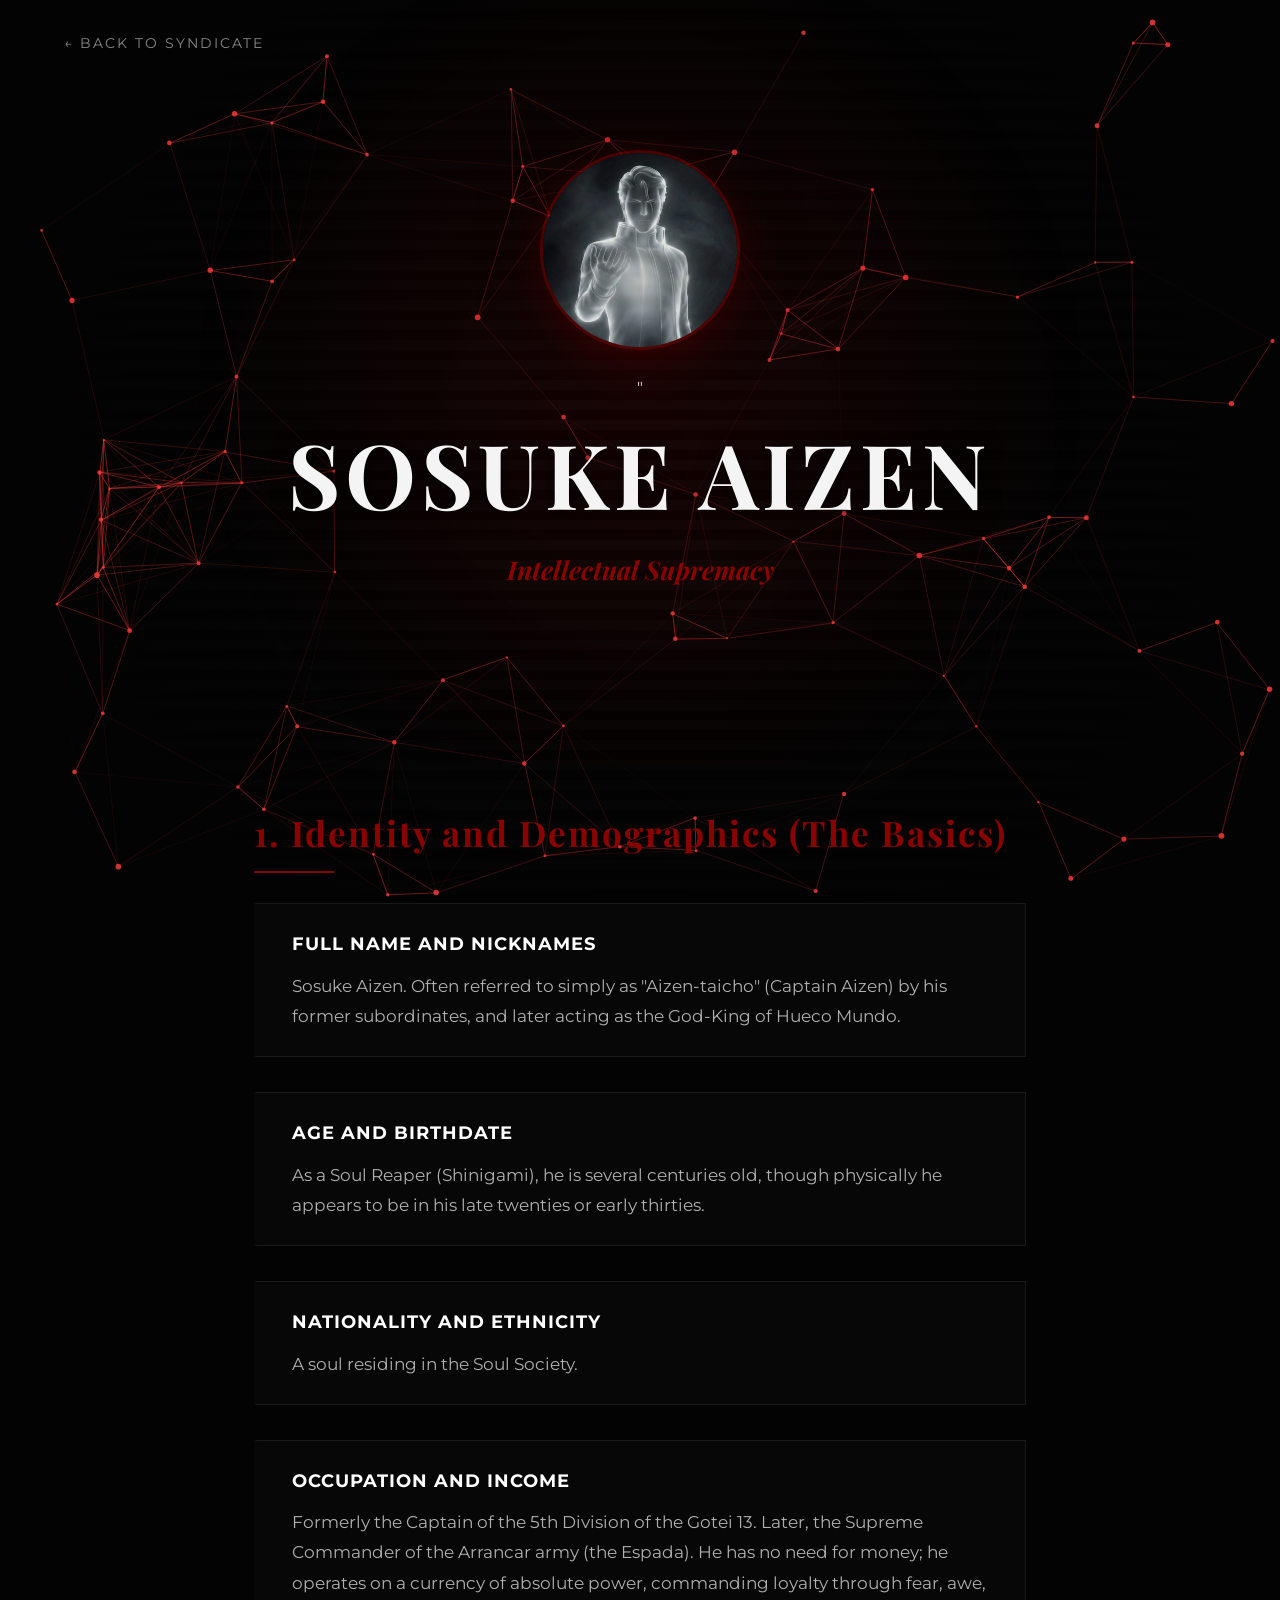
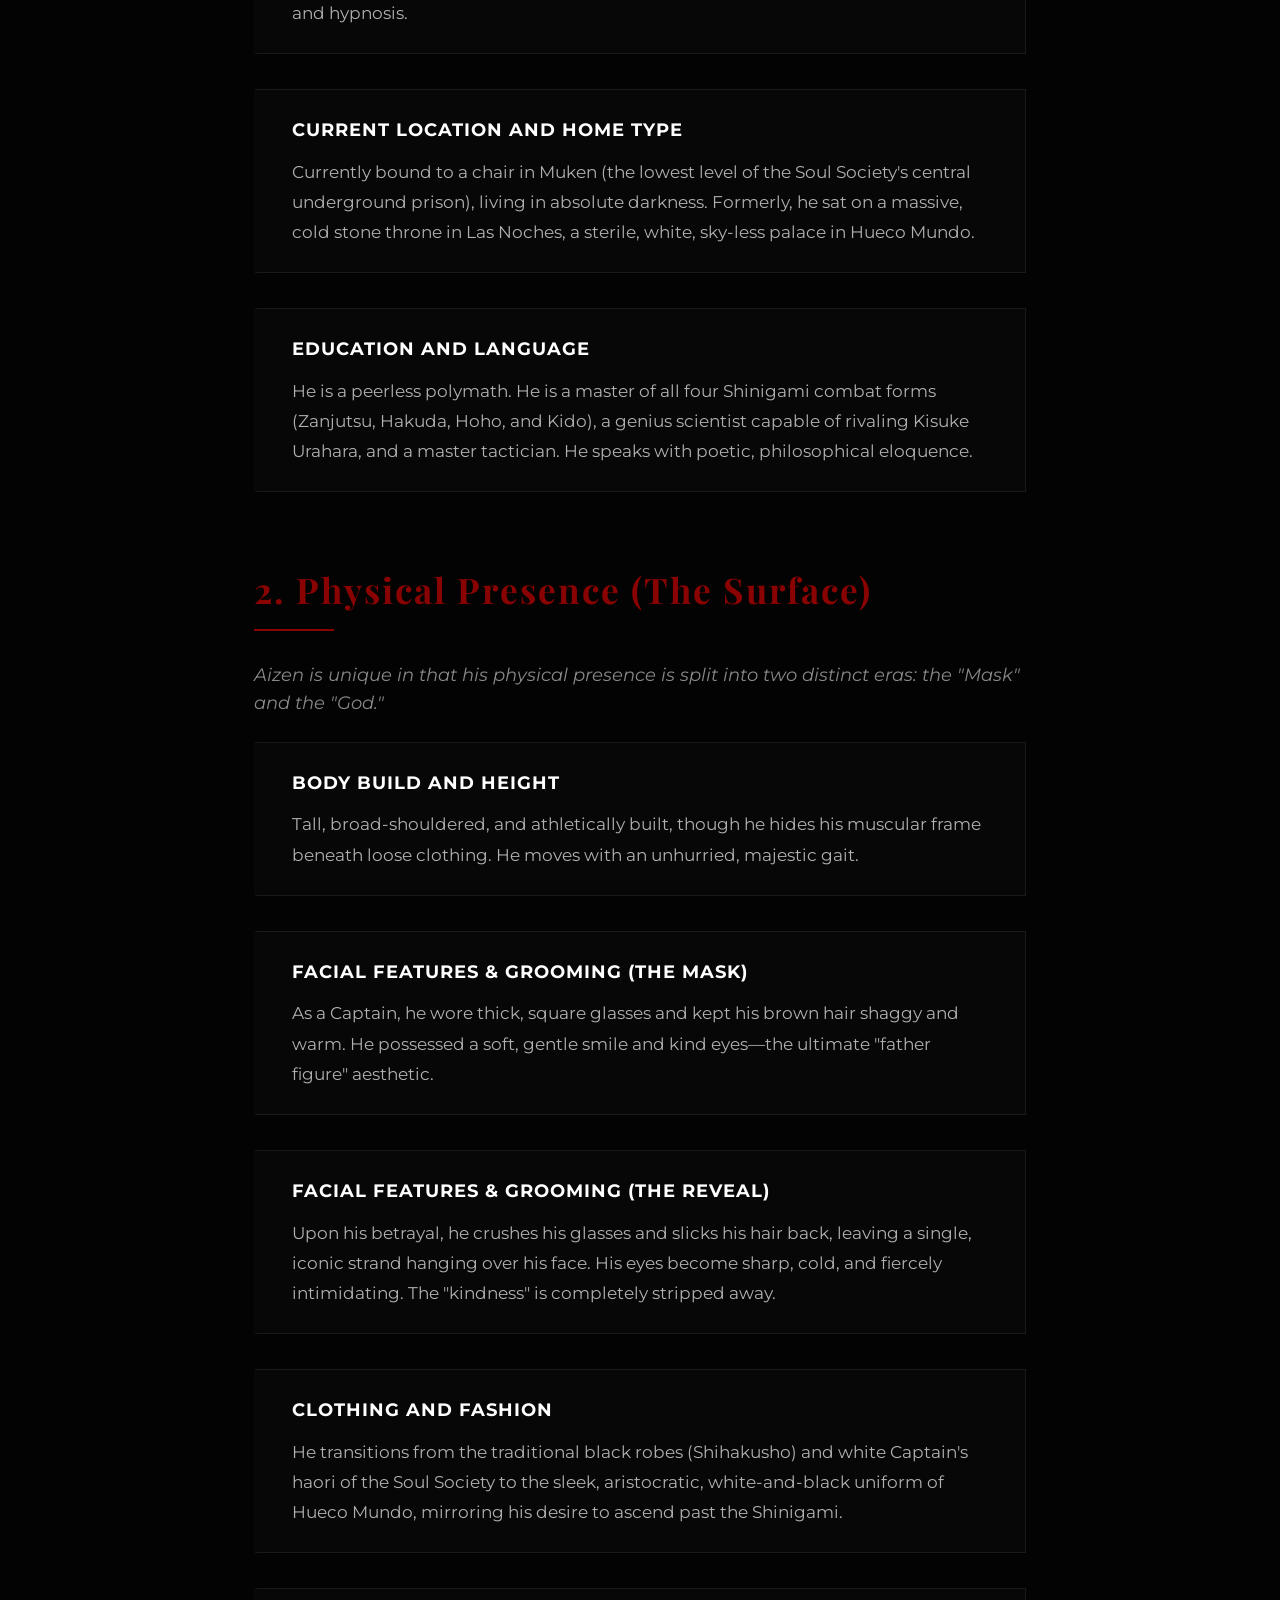
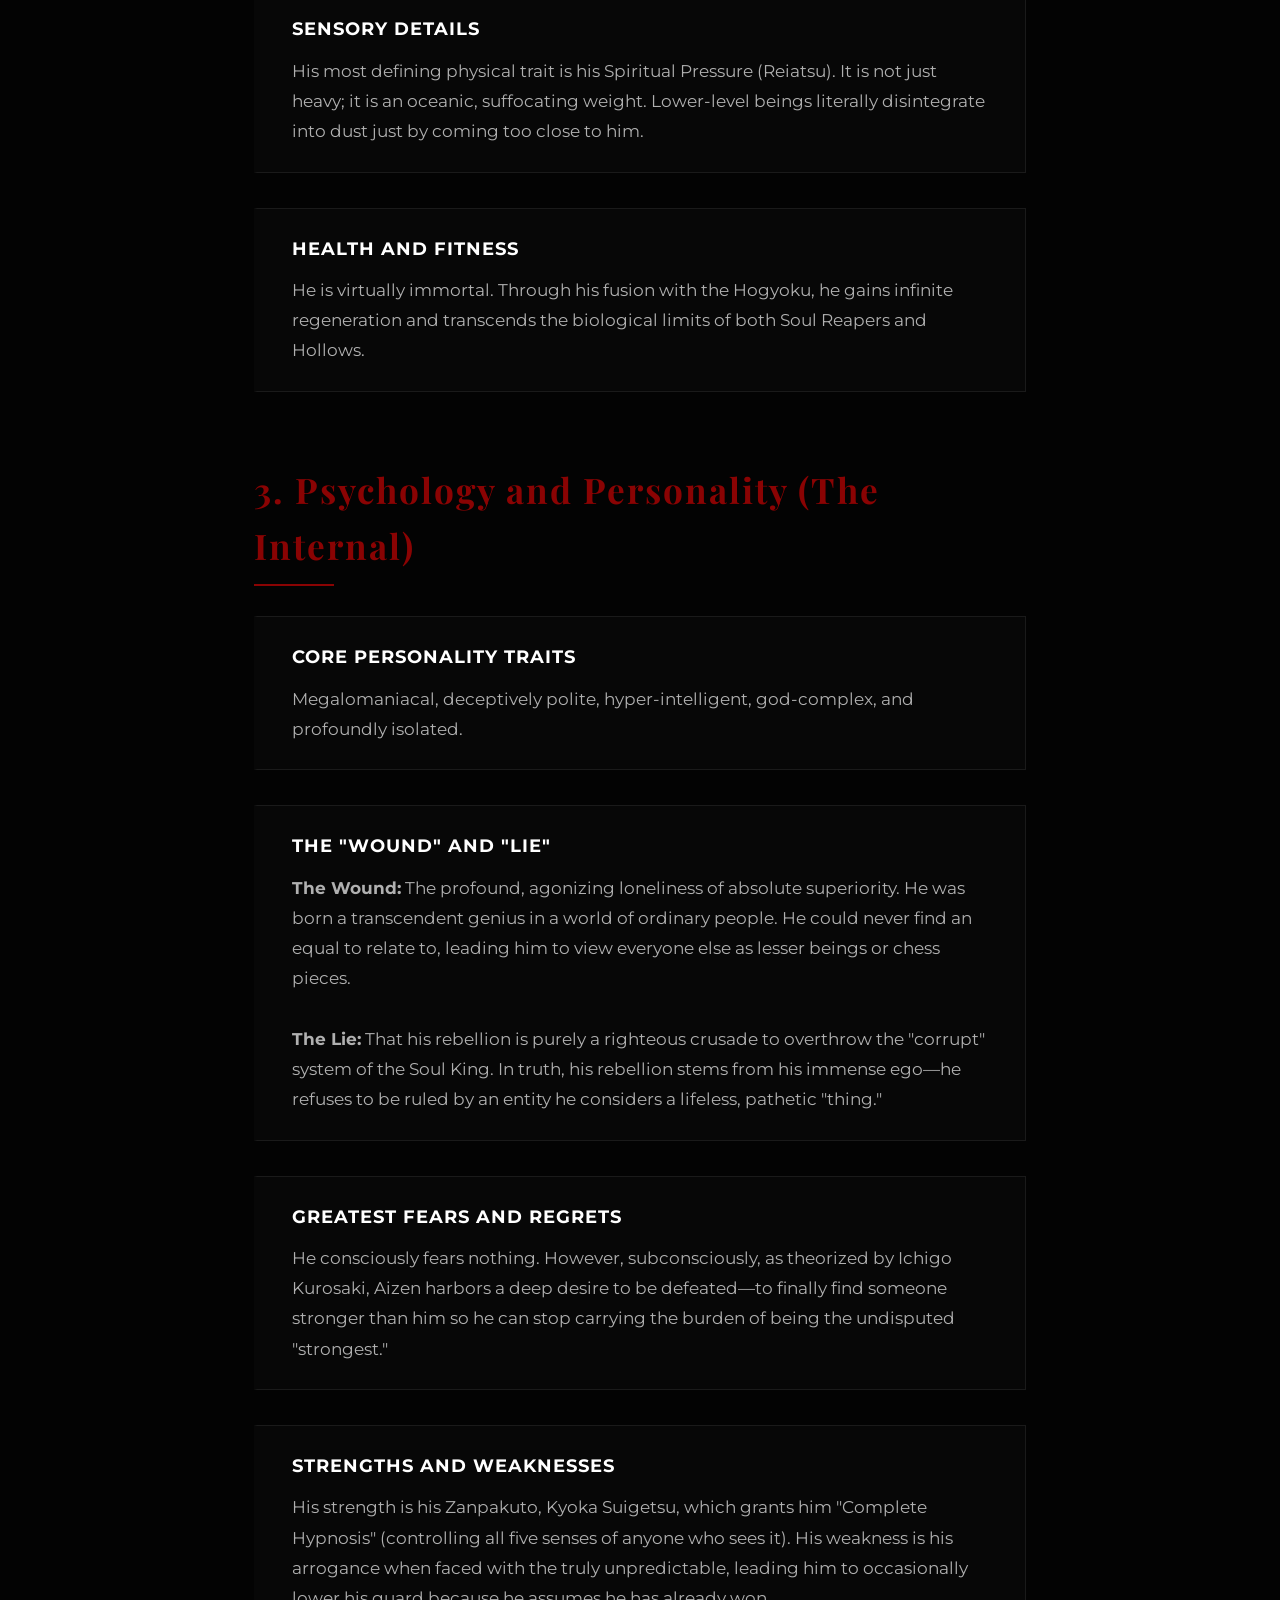
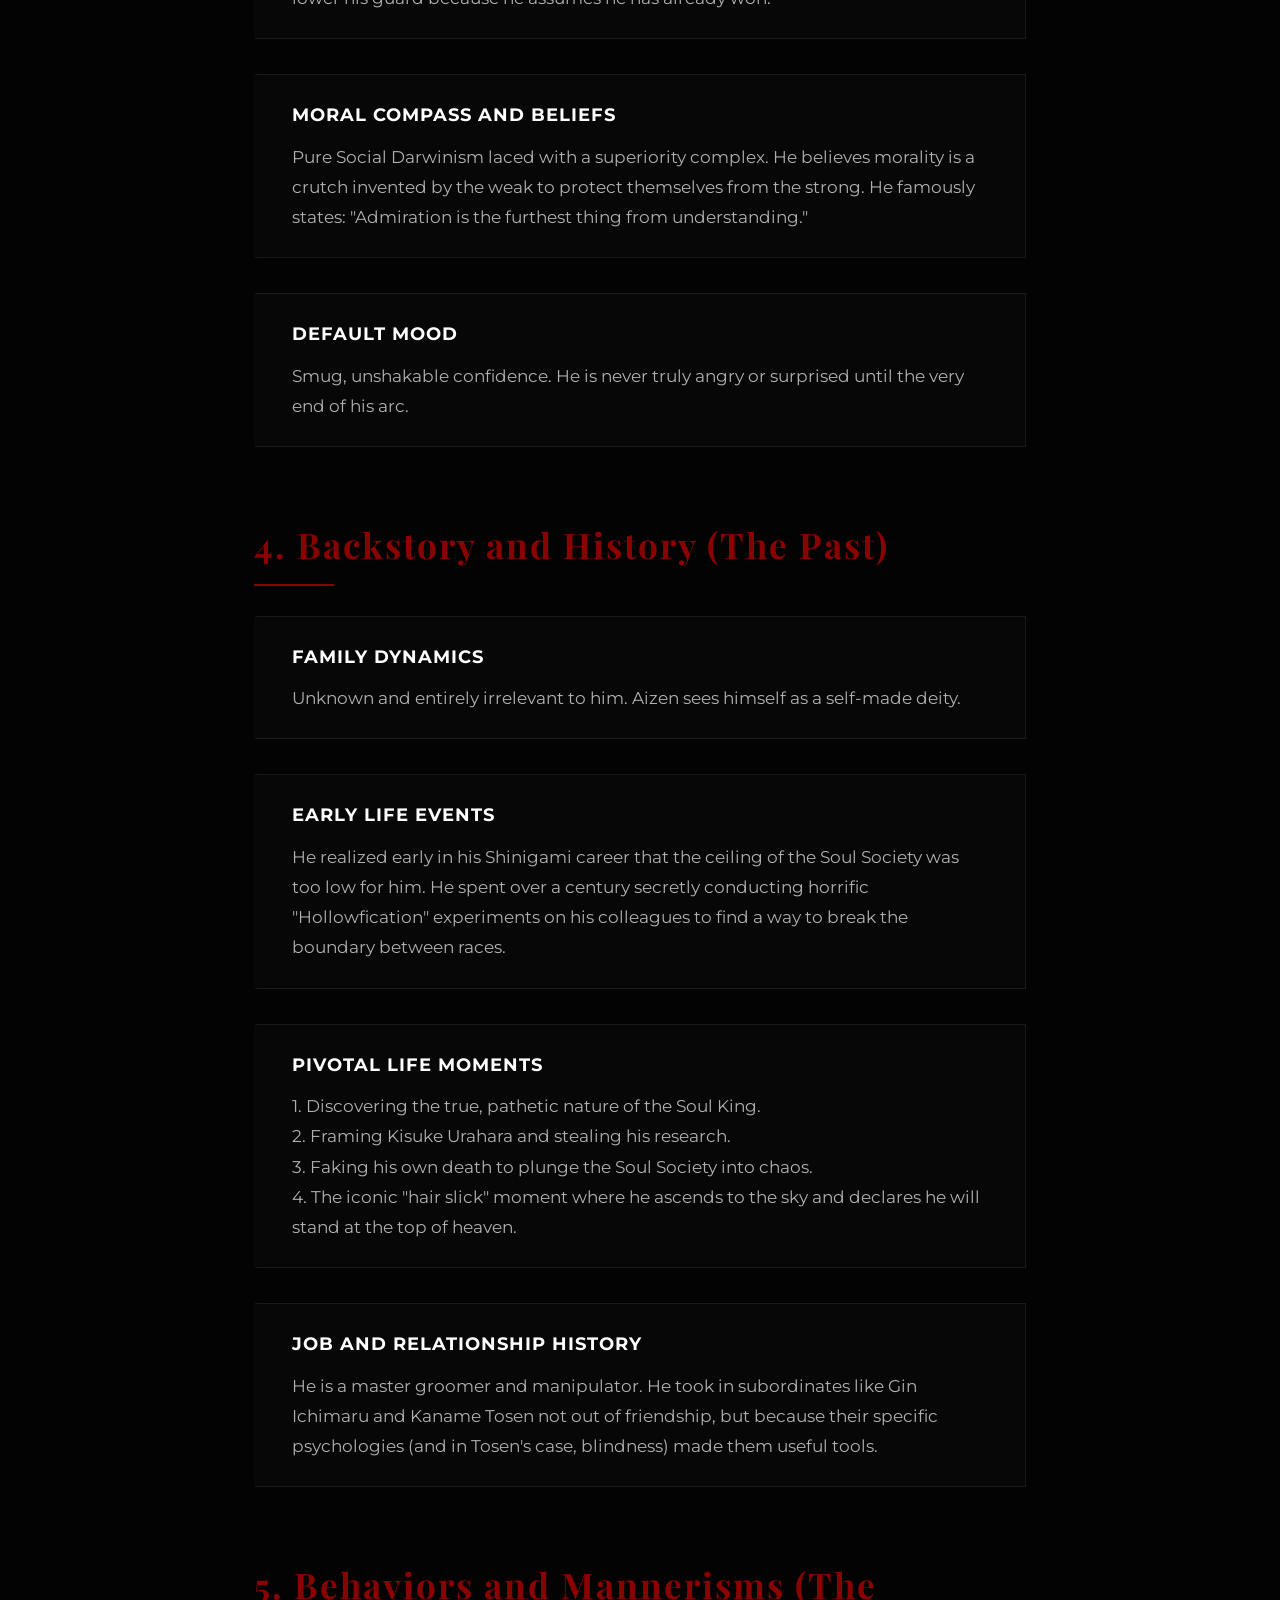
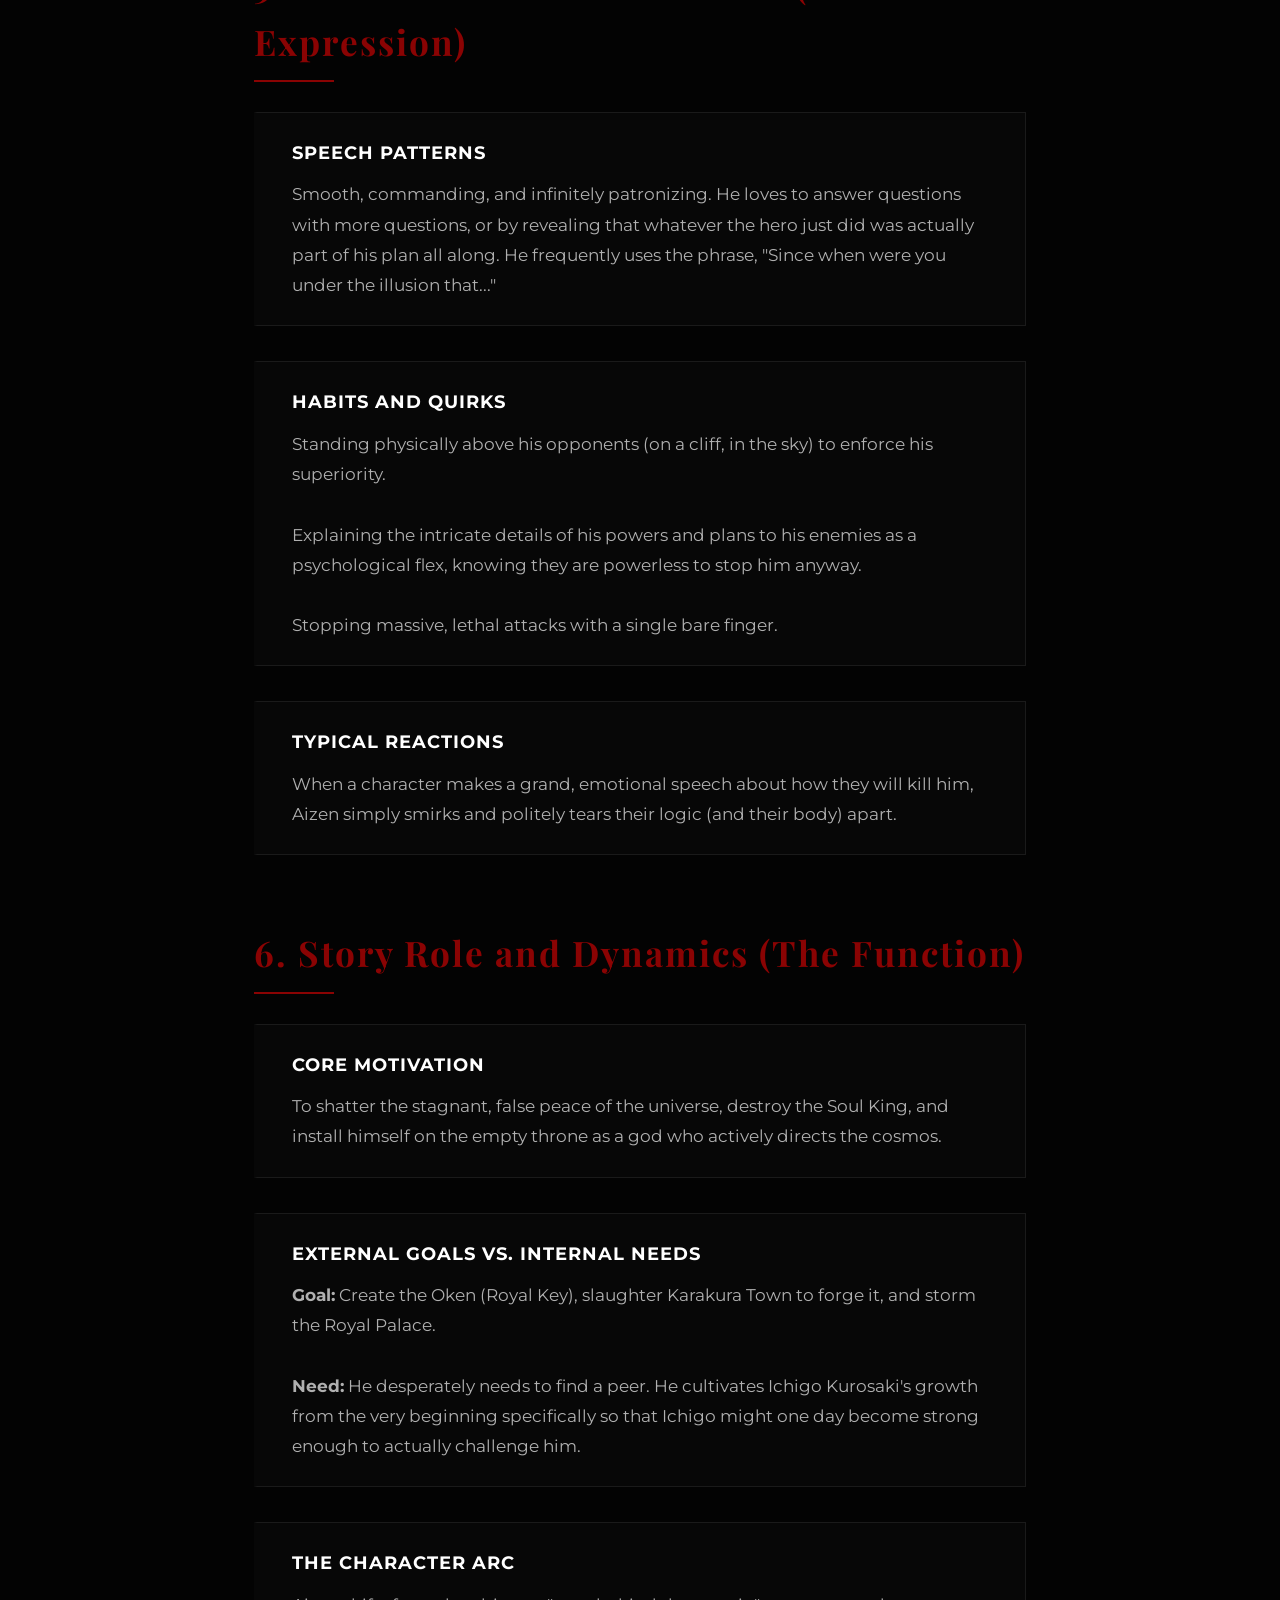
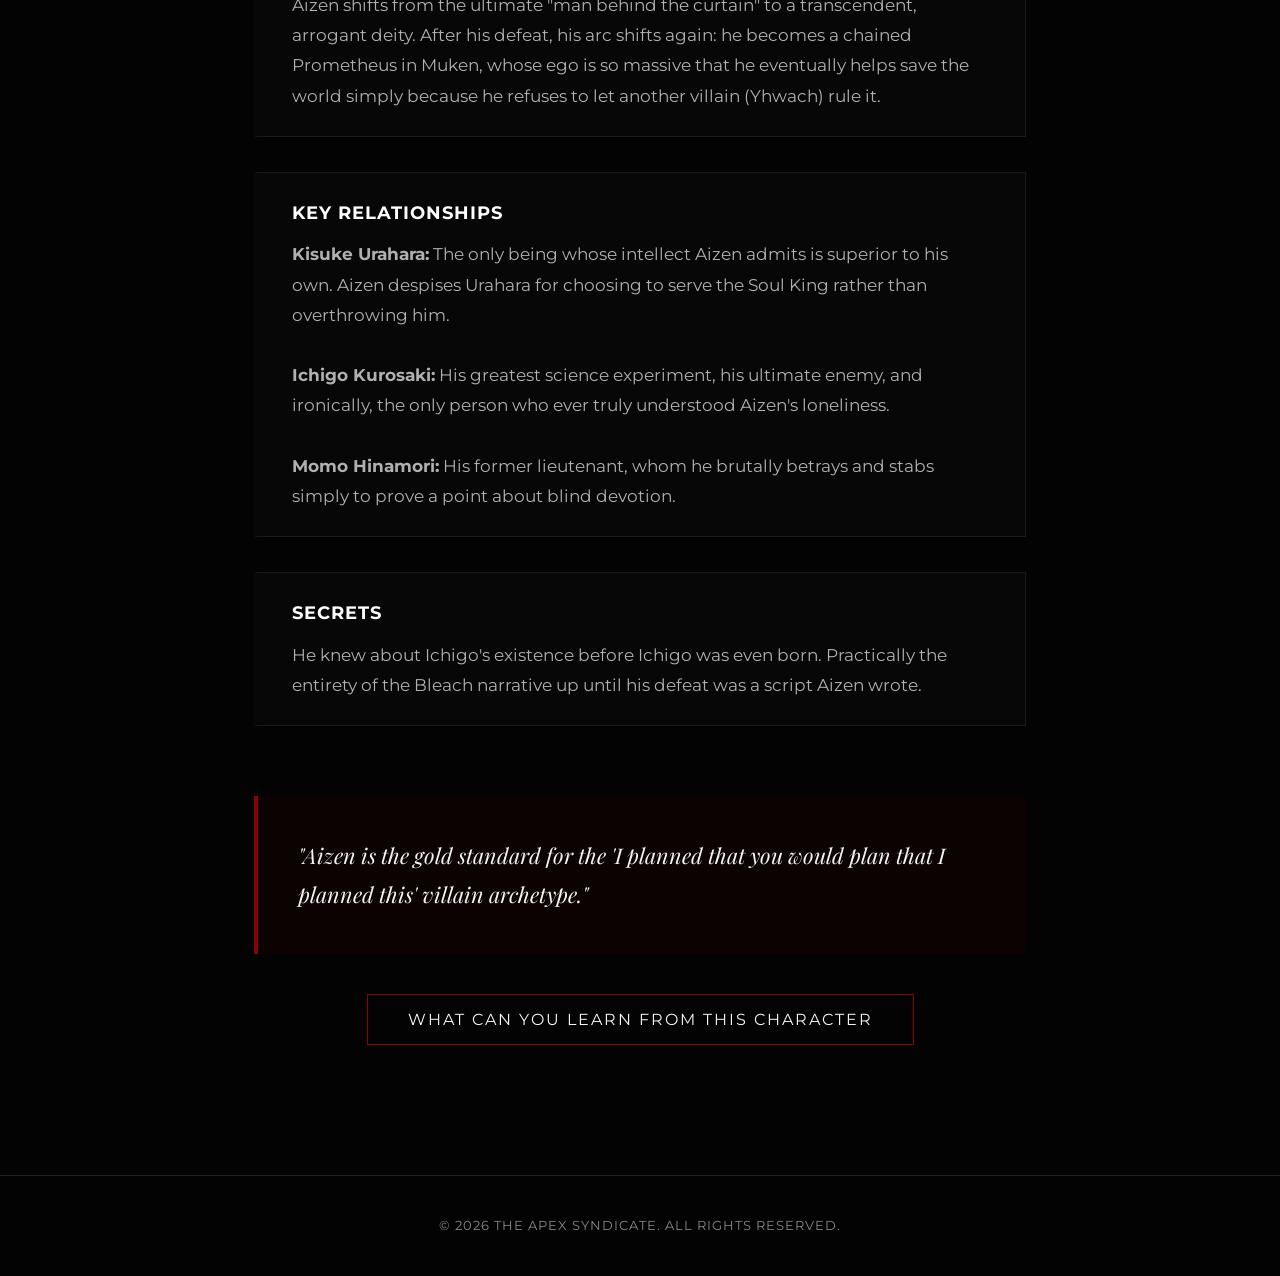
==== commit e35329fc: "Update Aizen.html" ====
--- a/Aizen.html
+++ b/Aizen.html
@@ -5,7 +5,7 @@
     <meta charset="UTF-8">
     <meta name="viewport" content="width=device-width, initial-scale=1.0">
     <title>Sosuke Aizen | The Apex Syndicate</title>
-    <link rel="icon" type="image/png" href="gitimages/Aizen.png">
+    <link rel="icon" type="image/png" href="favicon.png">
     <link rel="stylesheet" href="styles.css">
 </head>
 
@@ -18,7 +18,7 @@
     </nav>
 
     <section class="hero hero-content">
-            <a href="https://gemini.google.com/gem/1G6rggmh8UViW7SJ4oovILfzxbshXAYaZ?usp=sharing"
+            <a href="https://gemini.google.com/gem/1L4gSmul0DZVcZPXthWiWz-siNYU0-XOF?usp=sharing"
            target="_blank"
            rel="noopener noreferrer"
            class="hero-portrait">
